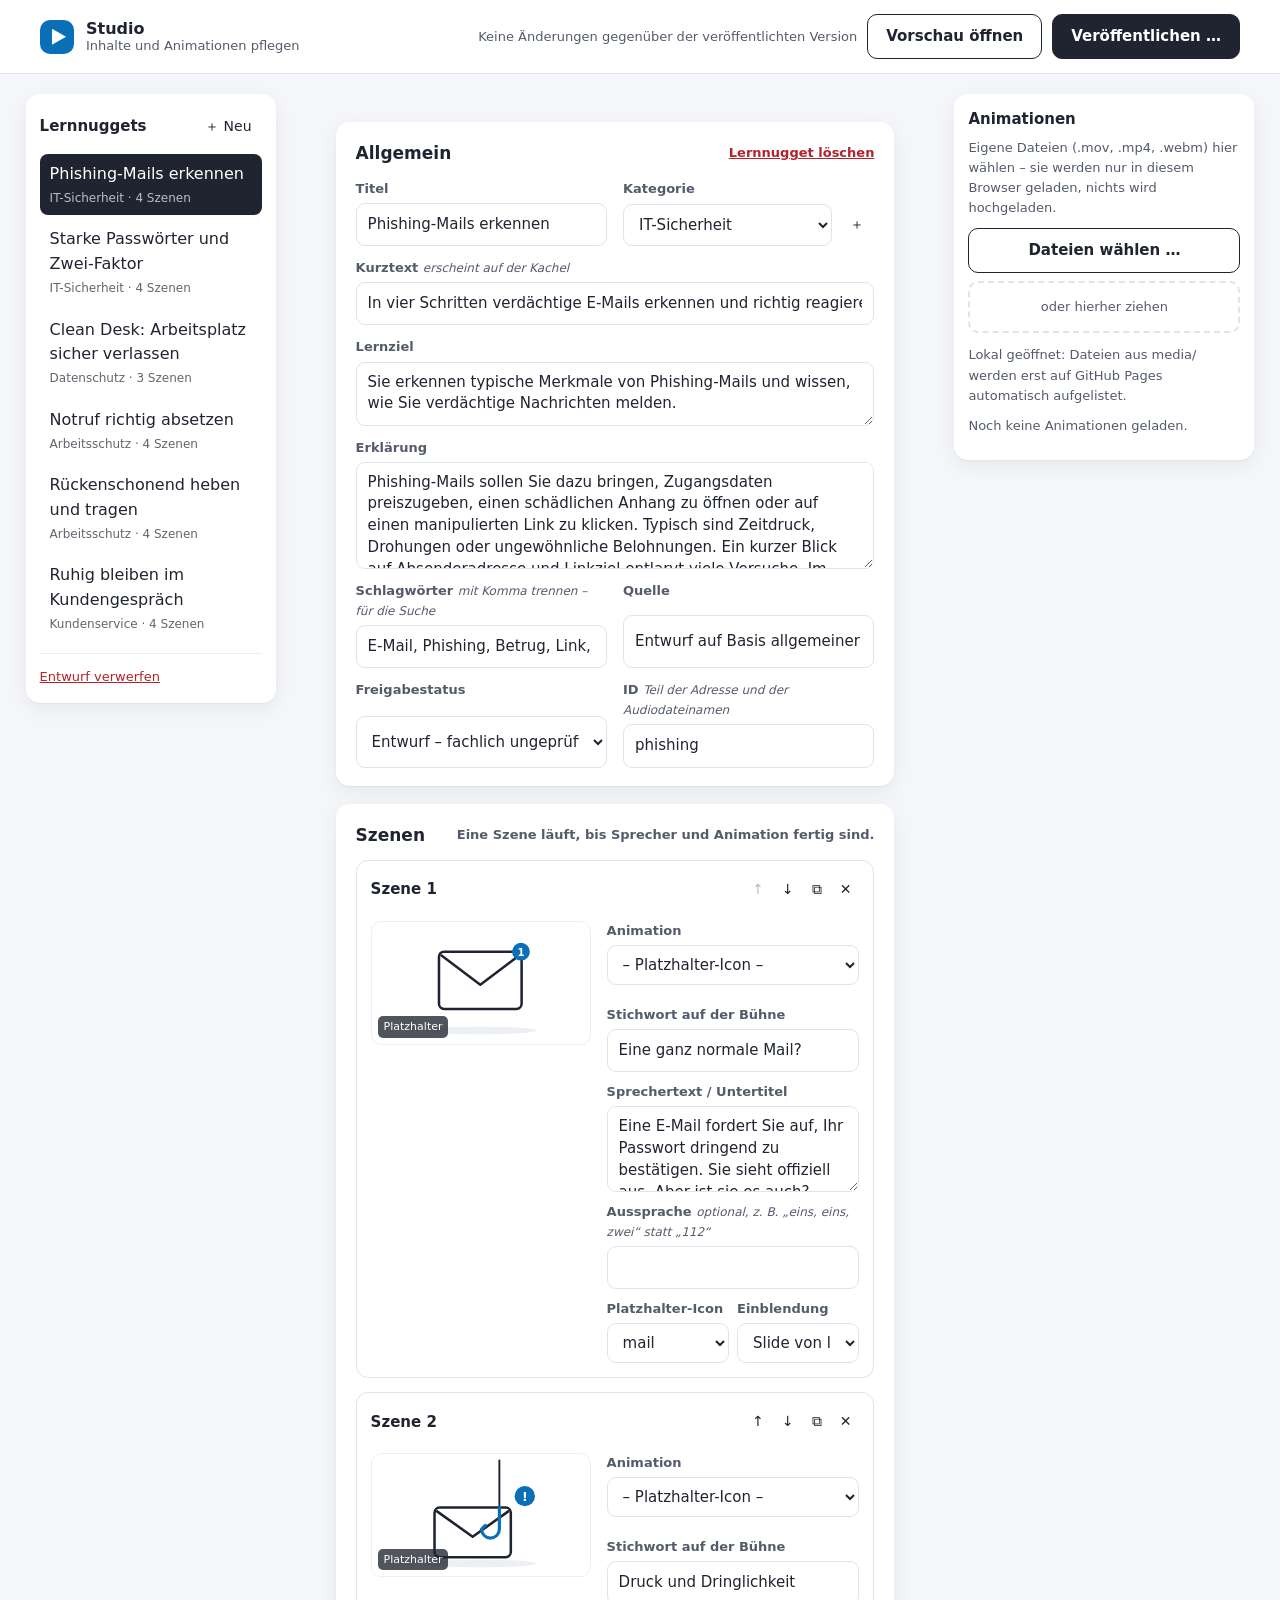
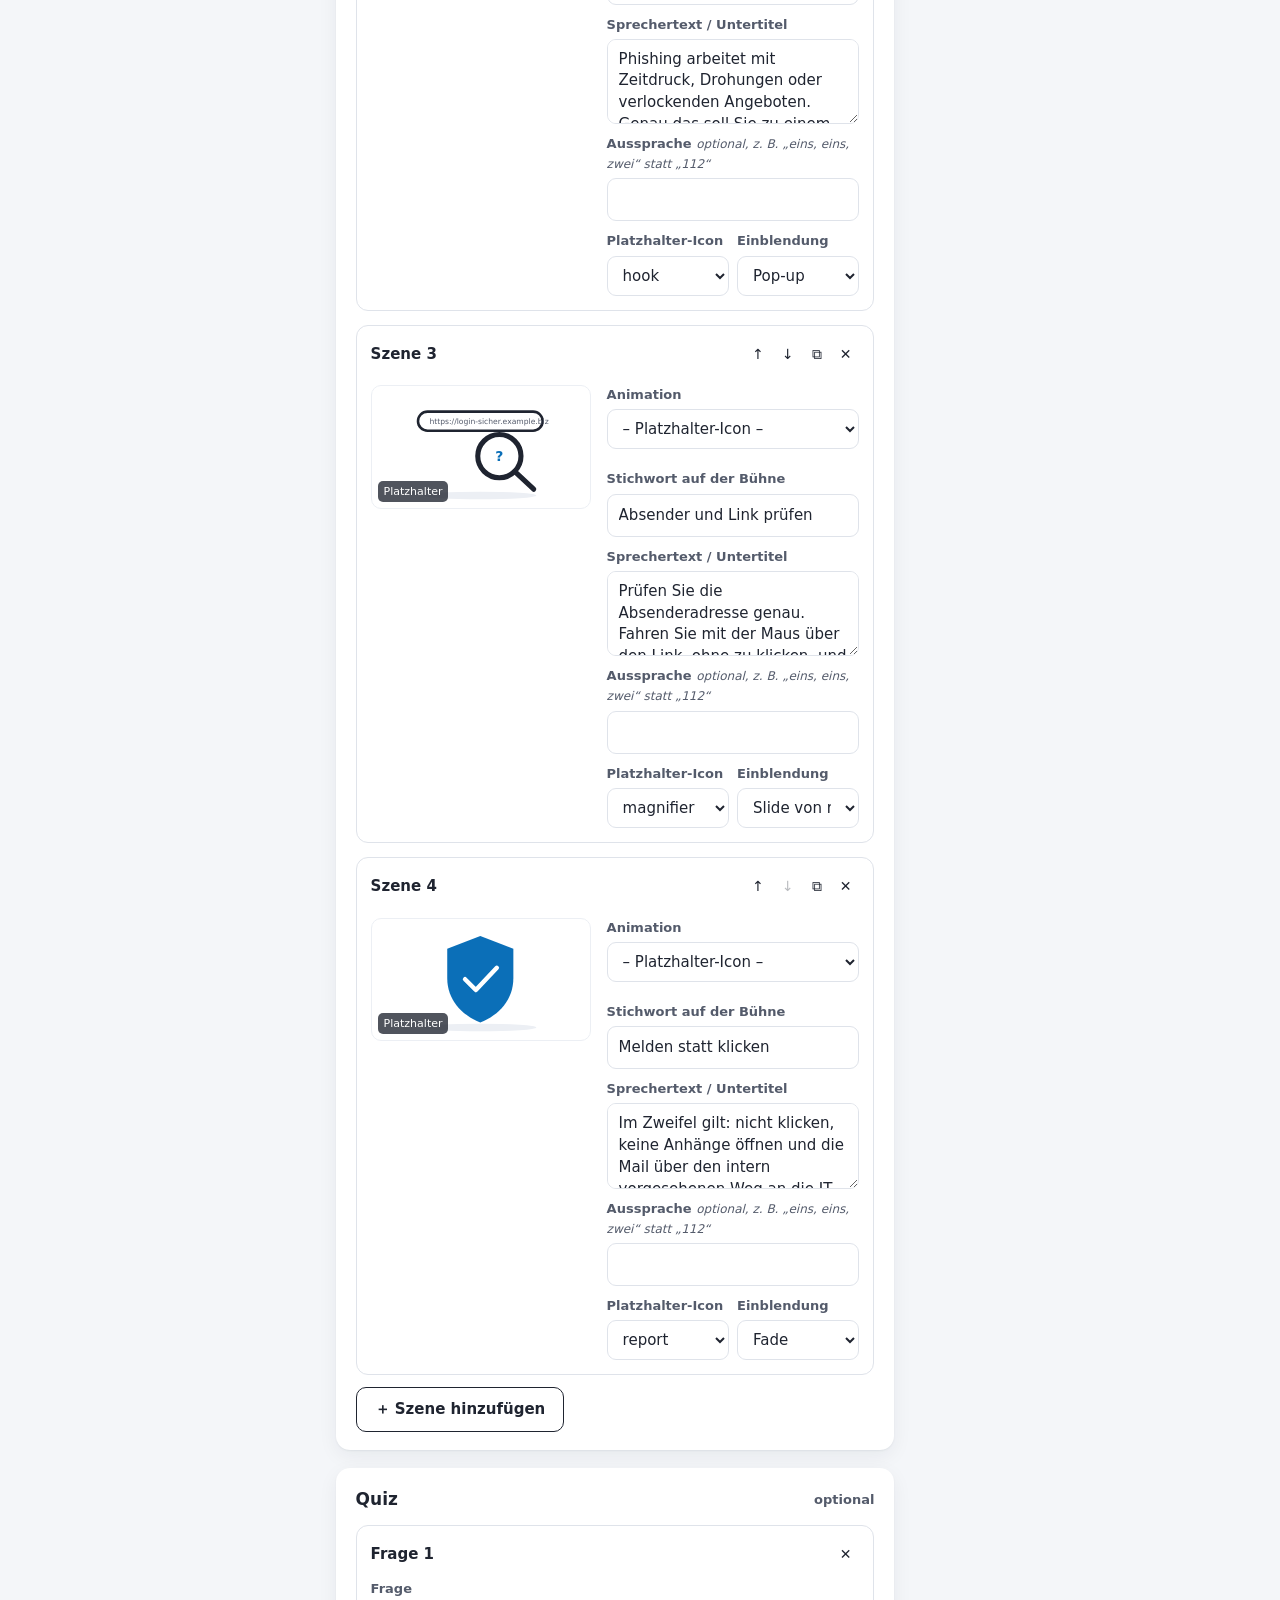
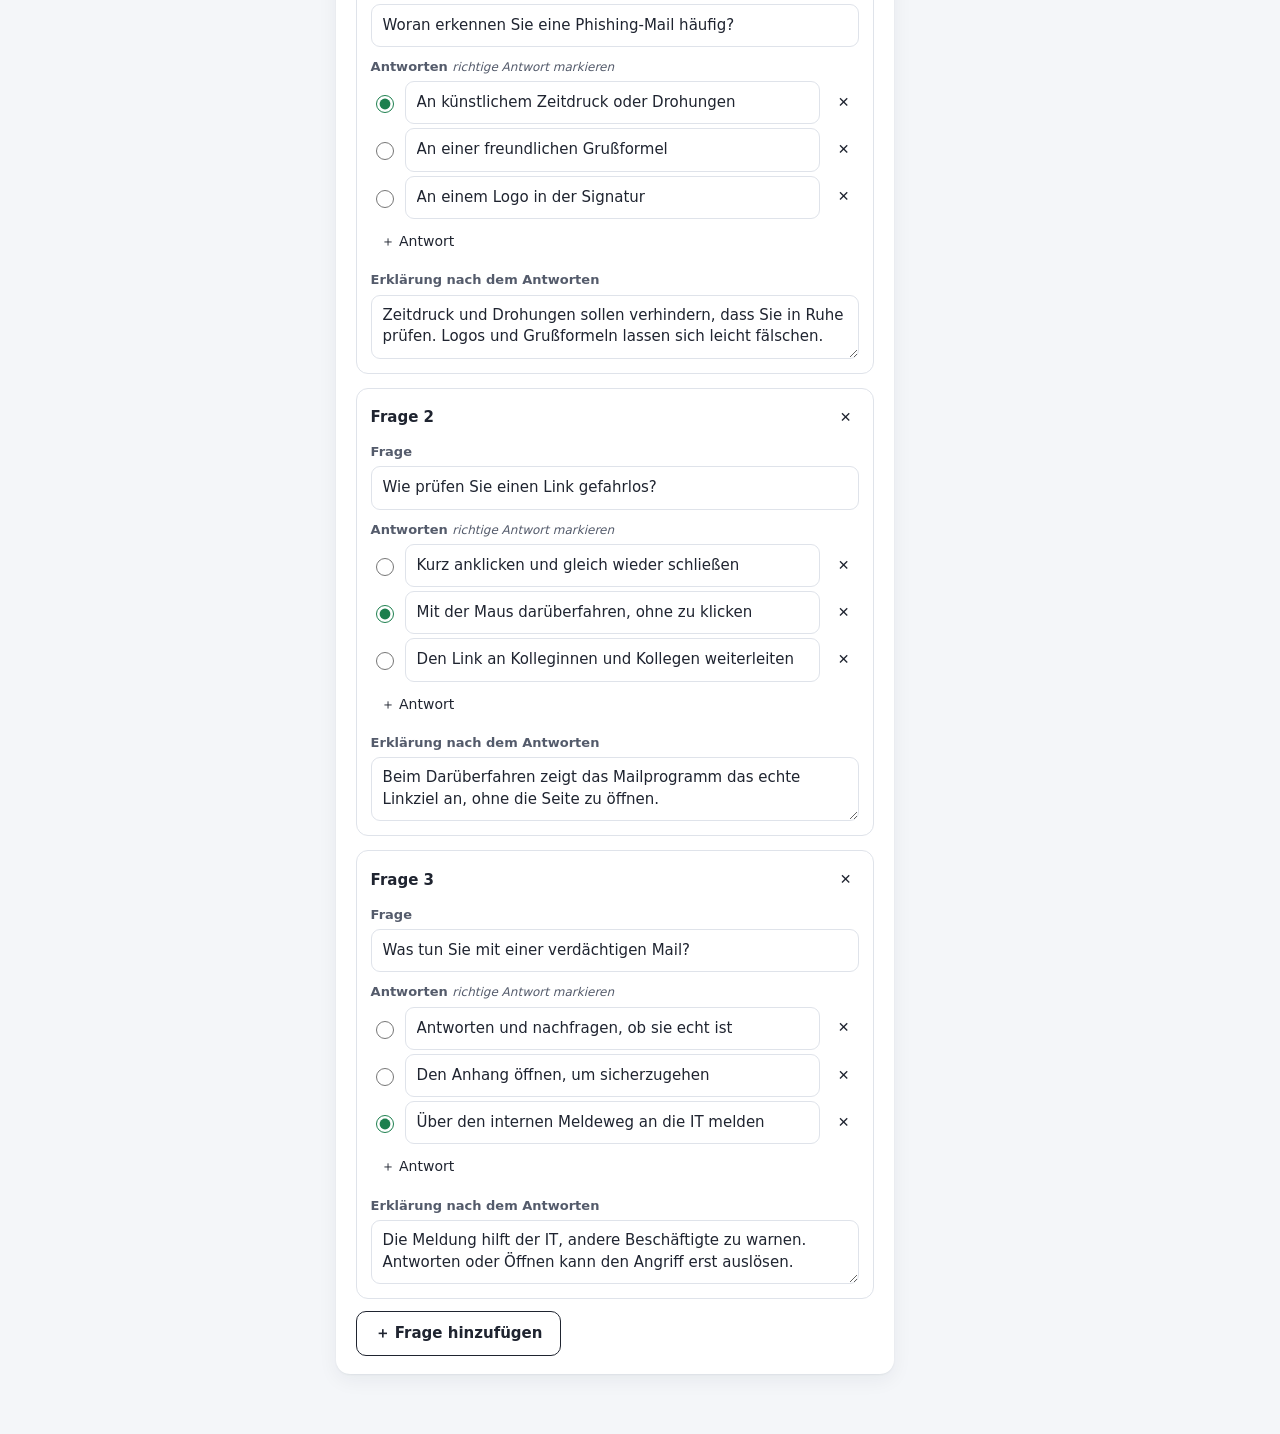
==== studio.html @ 7a30f7d3 "Lernnuggets-Prototyp 0.2: Lernplattform, Studio, Sprecher-Workflow Co-Authored-By: Claude Opus 5.5 <" ====
<!doctype html>
<html lang="de">
<head>
  <meta charset="utf-8">
  <meta name="viewport" content="width=device-width, initial-scale=1">
  <!-- Einzige externe Verbindung: GitHub-API (nur lesend), um die Dateien im Ordner media/ aufzulisten. -->
  <meta http-equiv="Content-Security-Policy" content="default-src 'self'; img-src 'self' data: blob:; media-src 'self' blob:; style-src 'self' 'unsafe-inline'; script-src 'self'; connect-src 'self' https://api.github.com; font-src 'self'">
  <title>Studio – Lernnuggets</title>
  <link rel="stylesheet" href="assets/style.css">
  <link rel="stylesheet" href="assets/studio.css">
</head>
<body class="studio">
  <header class="topbar">
    <a href="index.html" class="brand" aria-label="Zur Lernplattform">
      <span class="brand-mark" aria-hidden="true"></span>
      <span class="brand-text"><strong>Studio</strong><small>Inhalte und Animationen pflegen</small></span>
    </a>
    <div class="top-actions">
      <span class="save-state" id="save-state" aria-live="polite"></span>
      <button class="btn ghost" id="btn-preview">Vorschau öffnen</button>
      <button class="btn" id="btn-export">Veröffentlichen …</button>
    </div>
  </header>

  <div class="studio-layout">
    <nav class="studio-nav" aria-label="Lernnuggets">
      <div class="nav-head"><h2>Lernnuggets</h2><button class="ctrl" id="btn-new" title="Neues Lernnugget">＋ Neu</button></div>
      <ul id="nugget-list"></ul>
      <div class="nav-foot">
        <button class="linkbtn" id="btn-reset">Entwurf verwerfen</button>
      </div>
    </nav>

    <main id="editor" tabindex="-1"></main>

    <aside class="media-lib" aria-labelledby="lib-h">
      <h2 id="lib-h">Animationen</h2>
      <p class="small">Eigene Dateien (.mov, .mp4, .webm) hier wählen – sie werden nur in diesem Browser geladen, nichts wird hochgeladen.</p>
      <label class="btn ghost file-btn">Dateien wählen …<input type="file" id="file-in" accept=".mov,.mp4,.m4v,.webm,video/*" multiple hidden></label>
      <div class="drop" id="drop">oder hierher ziehen</div>
      <p class="small" id="repo-info"></p>
      <ul id="lib-list" class="lib-list"></ul>
    </aside>
  </div>

  <dialog id="dlg-export" aria-labelledby="dlg-h">
    <form method="dialog" class="dlg">
      <h2 id="dlg-h">Veröffentlichen</h2>
      <div id="dlg-body"></div>
      <div class="dlg-actions"><button class="btn ghost" value="close">Schließen</button><button class="btn" id="btn-download" value="default" type="button">inhalte.js herunterladen</button></div>
    </form>
  </dialog>

  <script src="data/inhalte.js"></script>
  <script src="assets/icons.js"></script>
  <script src="assets/studio.js"></script>
</body>
</html>
---- assets/style.css ----
/* =========================================================
   CI-Werte: hier die freigegebenen Farben der Kommunikation/CI eintragen.
   Schrift bewusst als Systemschrift (keine Web-Fonts = keine externen Abrufe).
   ========================================================= */
:root {
  --accent: #0b6fb8;        /* Primärfarbe / Akzent der Illustrationen */
  --accent-2: #7cc3ee;      /* helle Akzentvariante */
  --accent-ink: #ffffff;    /* Text auf Akzentfläche */
  --ink: #1f2430;           /* Haupttext und Linien */
  --ink-2: #545b6b;         /* Nebentext */
  --line: #dfe3ea;
  --bg: #f4f6f9;
  --surface: #ffffff;
  --soft: #eceff4;
  --ok: #1d7f4e;
  --ok-bg: #e5f4ec;
  --bad: #b4232c;
  --bad-bg: #fbe9ea;
  --warn-bg: #fff4d6;
  --warn-ink: #7a5400;
  --radius: 14px;
  --shadow: 0 1px 2px rgba(20, 30, 50, .06), 0 6px 20px rgba(20, 30, 50, .06);
  --font: "Segoe UI", system-ui, -apple-system, "Helvetica Neue", Arial, sans-serif;
}

* { box-sizing: border-box; }
html { -webkit-text-size-adjust: 100%; }
body {
  margin: 0; background: var(--bg); color: var(--ink);
  font: 16px/1.55 var(--font);
}
a { color: var(--accent); }
button { font: inherit; color: inherit; }
:focus-visible { outline: 3px solid var(--accent); outline-offset: 2px; border-radius: 6px; }
.skip { position: absolute; left: -999px; top: 8px; background: var(--surface); padding: 8px 12px; z-index: 10; }
.skip:focus { left: 8px; }
.sr { position: absolute; width: 1px; height: 1px; overflow: hidden; clip: rect(0 0 0 0); white-space: nowrap; }

/* ---------- Kopfzeile ---------- */
.topbar {
  display: flex; align-items: center; justify-content: space-between; gap: 12px;
  padding: 14px clamp(16px, 4vw, 40px); background: var(--surface); border-bottom: 1px solid var(--line);
  position: sticky; top: 0; z-index: 5;
}
.brand { display: flex; align-items: center; gap: 12px; text-decoration: none; color: var(--ink); }
.brand-mark { width: 34px; height: 34px; border-radius: 10px; background: var(--accent); position: relative; flex: none; }
.brand-mark::after { content: ""; position: absolute; inset: 9px 8px 9px 12px; background: var(--accent-ink); clip-path: polygon(0 0, 100% 50%, 0 100%); }
.brand-text { display: flex; flex-direction: column; line-height: 1.2; }
.brand-text small { color: var(--ink-2); font-size: 13px; }
.proto-badge { font-size: 12px; font-weight: 600; letter-spacing: .04em; text-transform: uppercase; color: var(--warn-ink); background: var(--warn-bg); padding: 4px 10px; border-radius: 999px; }

main:focus, main:focus-visible { outline: none; }
main { max-width: 1180px; margin: 0 auto; padding: 28px clamp(16px, 4vw, 40px) 40px; outline: none; }
.footer { max-width: 1180px; margin: 0 auto; padding: 8px clamp(16px, 4vw, 40px) 40px; color: var(--ink-2); font-size: 13px; }
.footer p { margin: 4px 0; }

/* ---------- Startseite ---------- */
.hero { display: grid; gap: 18px; margin-bottom: 22px; }
.hero h1 { margin: 0; font-size: clamp(26px, 4vw, 38px); line-height: 1.15; letter-spacing: -.01em; }
.hero p { margin: 0; color: var(--ink-2); max-width: 60ch; }
.search { position: relative; max-width: 620px; }
.search input {
  width: 100%; padding: 14px 16px 14px 46px; font: inherit; font-size: 17px;
  border: 1.5px solid var(--line); border-radius: 12px; background: var(--surface); color: var(--ink);
}
.search input:focus { border-color: var(--accent); outline: none; box-shadow: 0 0 0 4px color-mix(in srgb, var(--accent) 18%, transparent); }
.search svg { position: absolute; left: 15px; top: 50%; transform: translateY(-50%); width: 20px; height: 20px; stroke: var(--ink-2); }

.chips { display: flex; flex-wrap: wrap; gap: 8px; margin: 4px 0 20px; }
.chip {
  border: 1.5px solid var(--line); background: var(--surface); padding: 7px 14px; border-radius: 999px;
  cursor: pointer; font-size: 14px; font-weight: 500;
}
.chip[aria-pressed="true"] { background: var(--ink); border-color: var(--ink); color: #fff; }
.chip .count { opacity: .6; margin-left: 4px; }

.result-info { color: var(--ink-2); font-size: 14px; margin: 0 0 12px; }
.grid { display: grid; grid-template-columns: repeat(auto-fill, minmax(260px, 1fr)); gap: 18px; }
.card {
  display: flex; flex-direction: column; background: var(--surface); border-radius: var(--radius);
  box-shadow: var(--shadow); text-decoration: none; color: inherit; overflow: hidden;
  border: 1px solid transparent; transition: transform .15s ease, border-color .15s ease;
}
.card:hover { transform: translateY(-2px); border-color: var(--line); }
.card-thumb { aspect-ratio: 16 / 9; background: var(--surface); display: grid; place-items: center; border-bottom: 1px solid var(--soft); position: relative; }
.card-thumb svg { width: 62%; height: auto; }
.card-thumb .dur { position: absolute; right: 10px; bottom: 10px; font-size: 12px; background: rgba(31, 36, 48, .78); color: #fff; padding: 2px 8px; border-radius: 6px; }
.card-body { padding: 14px 16px 16px; display: grid; gap: 6px; }
.card-body h2 { font-size: 17px; margin: 0; line-height: 1.3; }
.card-body p { margin: 0; color: var(--ink-2); font-size: 14px; }
.meta { display: flex; flex-wrap: wrap; gap: 6px; align-items: center; font-size: 12px; }
.tag { background: var(--soft); padding: 2px 8px; border-radius: 6px; color: var(--ink-2); font-weight: 500; }
.status { padding: 2px 8px; border-radius: 6px; font-weight: 600; }
.status.entwurf { background: var(--warn-bg); color: var(--warn-ink); }
.status.freigegeben { background: var(--ok-bg); color: var(--ok); }
.empty { background: var(--surface); border-radius: var(--radius); padding: 28px; text-align: center; color: var(--ink-2); }
mark { background: color-mix(in srgb, var(--accent) 18%, transparent); color: inherit; border-radius: 3px; padding: 0 1px; }

/* ---------- Detailseite ---------- */
.crumbs { font-size: 14px; margin-bottom: 14px; color: var(--ink-2); }
.crumbs a { text-decoration: none; }
.detail-head h1 { margin: 0 0 6px; font-size: clamp(24px, 3.4vw, 32px); line-height: 1.2; }
.detail-head .meta { margin-bottom: 18px; }
.detail { display: grid; grid-template-columns: minmax(0, 1.7fr) minmax(0, 1fr); grid-template-areas: "player side" "quiz side"; gap: 24px; align-items: start; }
.detail > .player { grid-area: player; }
.detail > .side { grid-area: side; }
.detail > .quiz { grid-area: quiz; margin-top: 0; }
@media (max-width: 900px) { .detail { grid-template-columns: 1fr; grid-template-areas: "player" "side" "quiz"; } }
.panel { background: var(--surface); border-radius: var(--radius); box-shadow: var(--shadow); padding: 18px 20px; }
.panel h2 { font-size: 15px; text-transform: uppercase; letter-spacing: .05em; color: var(--ink-2); margin: 0 0 8px; }
.panel h2:not(:first-child) { margin-top: 18px; }
.panel p { margin: 0 0 8px; }
.side { display: grid; gap: 18px; }
.kv { display: grid; grid-template-columns: auto 1fr; gap: 4px 12px; font-size: 14px; margin: 0; }
.kv dt { color: var(--ink-2); }
.kv dd { margin: 0; }

/* ---------- Erklärplayer ---------- */
.player { background: var(--surface); border-radius: var(--radius); box-shadow: var(--shadow); overflow: hidden; }
.stage {
  position: relative; aspect-ratio: 16 / 9; background: #fff; overflow: hidden;
  display: grid; place-items: center; cursor: pointer; user-select: none;
}
.stage-inner { width: 100%; height: 100%; display: grid; grid-template-rows: minmax(0, 1fr) auto; justify-items: center; align-items: center; padding: 4% 6% 3%; }
.stage-visual { width: min(54%, 440px); display: grid; place-items: center; }
.stage-visual svg, .stage-visual video { width: 100%; height: auto; display: block; }
.stage-visual.has-video { width: 100%; height: 100%; min-height: 0; }
.stage-visual .scene-video { width: 100%; height: 100%; object-fit: contain; animation: fade .25s ease both; }
.video-error { font-size: 13px; color: var(--bad); background: var(--bad-bg); padding: 6px 10px; border-radius: 8px; margin: 8px 0 0; text-align: center; }
.card-thumb video { width: 70%; height: auto; }
.preview-banner { background: var(--warn-bg); color: var(--warn-ink); padding: 10px clamp(16px, 4vw, 40px); font-size: 14px; font-weight: 600; }
.stage-word { font-size: clamp(18px, 3vw, 30px); font-weight: 700; letter-spacing: -.01em; text-align: center; color: var(--ink); min-height: 1.3em; }
.stage-word::after { content: ""; display: block; height: 4px; width: 56px; margin: 8px auto 0; background: var(--accent); border-radius: 4px; }
.stage-count { position: absolute; top: 12px; left: 14px; font-size: 13px; color: var(--ink-2); font-variant-numeric: tabular-nums; }

.overlay {
  position: absolute; inset: 0; display: grid; place-items: center; background: rgba(255, 255, 255, .72);
  backdrop-filter: blur(2px);
}
.overlay[hidden] { display: none; }
.overlay .big-play {
  width: 84px; height: 84px; border-radius: 50%; border: 0; background: var(--accent); cursor: pointer;
  display: grid; place-items: center; box-shadow: 0 8px 24px rgba(11, 60, 110, .25);
}
.overlay .big-play svg { width: 34px; height: 34px; fill: var(--accent-ink); margin-left: 4px; }
.overlay .end { display: grid; gap: 12px; justify-items: center; text-align: center; }
.overlay .end strong { font-size: 22px; }
.overlay .end .row { display: flex; gap: 10px; flex-wrap: wrap; justify-content: center; }

.caption {
  min-height: 3.4em; padding: 12px 18px; border-top: 1px solid var(--soft); font-size: 17px; line-height: 1.45;
  background: #fbfcfd;
}
.caption[hidden] { display: none; }

.progress { display: flex; gap: 4px; padding: 0 14px; margin-top: 10px; }
.seg { flex: 1; height: 6px; background: var(--soft); border-radius: 4px; overflow: hidden; border: 0; padding: 0; cursor: pointer; }
.seg span { display: block; height: 100%; width: 0; background: var(--accent); }
.seg.done span { width: 100%; }

.controls { display: flex; align-items: center; gap: 6px; padding: 10px 10px 12px; flex-wrap: wrap; }
.ctrl {
  display: inline-flex; align-items: center; gap: 6px; border: 0; background: transparent; cursor: pointer;
  padding: 8px 10px; border-radius: 8px; font-size: 14px; font-weight: 500; color: var(--ink);
}
.ctrl:hover { background: var(--soft); }
.ctrl svg { width: 20px; height: 20px; fill: currentColor; }
.ctrl[aria-pressed="false"] { color: var(--ink-2); }
.ctrl.primary { background: var(--ink); color: #fff; }
.ctrl.primary:hover { background: #343b4c; }
.spacer { flex: 1; }
.voice-info { font-size: 12px; color: var(--ink-2); padding: 0 16px 12px; }

.btn {
  display: inline-flex; align-items: center; gap: 8px; border: 1.5px solid var(--ink); background: var(--ink); color: #fff;
  padding: 10px 18px; border-radius: 10px; cursor: pointer; font-weight: 600; text-decoration: none; font-size: 15px;
}
.btn.ghost { background: transparent; color: var(--ink); }

/* Transkript */
details.transcript summary { cursor: pointer; font-weight: 600; }
details.transcript ol { margin: 10px 0 0; padding-left: 20px; }
details.transcript li { margin-bottom: 8px; }
details.transcript li strong { display: block; }

/* Szenen-Animationen: entsprechen den vier AE-Varianten */
.anim-slide-left  { animation: slideLeft .9s cubic-bezier(.2, .8, .2, 1) both; }
.anim-slide-right { animation: slideRight .9s cubic-bezier(.2, .8, .2, 1) both; }
.anim-pop         { animation: pop .7s cubic-bezier(.3, 1.6, .5, 1) both; }
.anim-fade        { animation: fade 1s ease both; }
.word-in          { animation: wordIn .6s .35s ease both; }
@keyframes slideLeft  { from { transform: translateX(-60%); opacity: 0; } to { transform: none; opacity: 1; } }
@keyframes slideRight { from { transform: translateX(60%);  opacity: 0; } to { transform: none; opacity: 1; } }
@keyframes pop        { 0% { transform: scale(.2); opacity: 0; } 100% { transform: none; opacity: 1; } }
@keyframes fade       { from { opacity: 0; } to { opacity: 1; } }
@keyframes wordIn     { from { transform: translateY(10px); opacity: 0; } to { transform: none; opacity: 1; } }
.i-float { animation: floatDown 2.4s ease-in-out infinite; }
@keyframes floatDown { 0%, 100% { transform: translateY(0); } 50% { transform: translateY(6px); } }
@media (prefers-reduced-motion: reduce) {
  .anim-slide-left, .anim-slide-right, .anim-pop, .word-in { animation: fade .3s ease both; }
  .i-float { animation: none; }
  .card { transition: none; }
}

/* Illustrations-Klassen */
.i-acc { fill: var(--accent); }
.i-acc2 { fill: var(--accent-2); }
.i-ink { fill: var(--ink); }
.i-soft { fill: var(--soft); }
.i-soft2 { fill: #e3e8ef; }
.i-wht { fill: #fff; }
.i-no { fill: none; }
.i-st, .i-st-thin, .i-st-thick, .i-sta, .i-sta-thin, .i-stw, .i-stw-thin { stroke-linecap: round; stroke-linejoin: round; }
.i-st { stroke: var(--ink); stroke-width: 4; }
.i-st-thin { stroke: var(--ink); stroke-width: 3; }
.i-st-thick { stroke: var(--ink); stroke-width: 8; }
.i-sta { stroke: var(--accent); stroke-width: 5; }
.i-sta-thin { stroke: var(--accent); stroke-width: 4; }
.i-stw { stroke: #fff; stroke-width: 7; }
.i-stw-thin { stroke: #fff; stroke-width: 4; }
.i-txt { fill: var(--ink-2); font-family: var(--font); }
.i-txt-a { fill: var(--accent); font-family: var(--font); }
.i-txt-w { fill: #fff; font-family: var(--font); }

/* ---------- Quiz ---------- */
.quiz { margin-top: 24px; }
.quiz h2 { margin: 0 0 4px; font-size: 22px; }
.quiz .hint { color: var(--ink-2); font-size: 14px; margin: 0 0 16px; }
.q { background: var(--surface); border-radius: var(--radius); box-shadow: var(--shadow); padding: 18px 20px; margin-bottom: 14px; }
.q fieldset { border: 0; margin: 0; padding: 0; }
.q legend { font-weight: 600; font-size: 17px; margin-bottom: 12px; padding: 0; }
.q .opts { display: grid; gap: 8px; }
.opt {
  text-align: left; border: 1.5px solid var(--line); background: var(--surface); border-radius: 10px; padding: 11px 14px;
  cursor: pointer; display: flex; gap: 10px; align-items: center;
}
.opt:hover:not(:disabled) { border-color: var(--accent); }
.opt:disabled { cursor: default; }
.opt .dot { width: 18px; height: 18px; border-radius: 50%; border: 2px solid var(--line); flex: none; }
.opt.correct { border-color: var(--ok); background: var(--ok-bg); }
.opt.correct .dot { border-color: var(--ok); background: var(--ok); }
.opt.wrong { border-color: var(--bad); background: var(--bad-bg); }
.opt.wrong .dot { border-color: var(--bad); background: var(--bad); }
.feedback { margin-top: 12px; padding: 10px 14px; border-radius: 10px; font-size: 15px; }
.feedback.ok { background: var(--ok-bg); color: #13502f; }
.feedback.no { background: var(--bad-bg); color: #7a1219; }
.score { background: var(--ink); color: #fff; border-radius: var(--radius); padding: 18px 20px; display: flex; gap: 16px; align-items: center; justify-content: space-between; flex-wrap: wrap; }
.score strong { font-size: 20px; }
.score .btn { background: #fff; color: var(--ink); border-color: #fff; }

.pager { display: flex; justify-content: space-between; gap: 12px; margin-top: 28px; flex-wrap: wrap; }
.pager a { text-decoration: none; font-weight: 600; }
---- assets/studio.css ----
/* Studio (Redaktionsoberfläche) */
.studio .topbar { flex-wrap: wrap; }
.top-actions { display: flex; align-items: center; gap: 10px; flex-wrap: wrap; }
.save-state { font-size: 13px; color: var(--ink-2); }
.studio-layout { display: grid; grid-template-columns: 250px minmax(0, 1fr) 300px; gap: 20px; padding: 20px clamp(12px, 2vw, 28px); align-items: start; }
@media (max-width: 1150px) { .studio-layout { grid-template-columns: 220px minmax(0, 1fr); } .media-lib { grid-column: 1 / -1; } }
@media (max-width: 760px) { .studio-layout { grid-template-columns: 1fr; } }

.studio-nav, .media-lib { background: var(--surface); border-radius: var(--radius); box-shadow: var(--shadow); padding: 14px; position: sticky; top: 84px; max-height: calc(100vh - 104px); overflow: auto; }
@media (max-width: 1150px) { .media-lib { position: static; max-height: none; } }
@media (max-width: 760px) { .studio-nav { position: static; max-height: none; } }
.nav-head { display: flex; align-items: center; justify-content: space-between; margin-bottom: 8px; }
.studio-nav h2, .media-lib h2 { font-size: 15px; margin: 0; }
.media-lib h2 { margin-bottom: 6px; }
#nugget-list { list-style: none; margin: 0; padding: 0; display: grid; gap: 4px; }
#nugget-list button { width: 100%; text-align: left; border: 0; background: transparent; padding: 8px 10px; border-radius: 8px; cursor: pointer; display: grid; gap: 2px; }
#nugget-list button:hover { background: var(--soft); }
#nugget-list button[aria-current="true"] { background: var(--ink); color: #fff; }
#nugget-list small { opacity: .7; font-size: 12px; }
.nav-foot { margin-top: 12px; border-top: 1px solid var(--soft); padding-top: 10px; }
.linkbtn { border: 0; background: none; color: var(--bad); cursor: pointer; font-size: 13px; padding: 0; text-decoration: underline; }
.small { font-size: 13px; color: var(--ink-2); margin: 0 0 10px; }

#editor { outline: none; display: grid; gap: 18px; min-width: 0; }
.ed-card { background: var(--surface); border-radius: var(--radius); box-shadow: var(--shadow); padding: 18px 20px; }
.ed-card > h2 { font-size: 17px; margin: 0 0 12px; display: flex; align-items: center; justify-content: space-between; gap: 10px; }
.fgrid { display: grid; grid-template-columns: 1fr 1fr; gap: 12px 16px; }
.fgrid .full { grid-column: 1 / -1; }
@media (max-width: 760px) { .fgrid { grid-template-columns: 1fr; } }
.field { display: grid; gap: 4px; font-size: 14px; }
.field > span { font-weight: 600; color: var(--ink-2); font-size: 13px; }
.field input, .field textarea, .field select {
  font: inherit; font-size: 15px; padding: 9px 11px; border: 1.5px solid var(--line); border-radius: 9px; background: #fff; color: var(--ink); width: 100%;
}
.field textarea { resize: vertical; min-height: 64px; line-height: 1.45; }
.field input:focus, .field textarea:focus, .field select:focus { border-color: var(--accent); outline: none; }
.field .hint { font-size: 12px; color: var(--ink-2); font-weight: 400; }
.inline { display: flex; gap: 8px; }
.inline > * { flex: 1; }
.inline > button { flex: none; }

.scenes { display: grid; gap: 14px; }
.scene { border: 1.5px solid var(--line); border-radius: 12px; padding: 14px; display: grid; grid-template-columns: 220px minmax(0, 1fr); gap: 16px; }
@media (max-width: 900px) { .scene { grid-template-columns: 1fr; } }
.scene-head { grid-column: 1 / -1; display: flex; align-items: center; justify-content: space-between; gap: 8px; }
.scene-head strong { font-size: 15px; }
.scene-tools { display: flex; gap: 2px; }
.scene-tools button { border: 0; background: transparent; cursor: pointer; border-radius: 6px; padding: 4px 8px; font-size: 14px; }
.scene-tools button:hover { background: var(--soft); }
.scene-tools button:disabled { opacity: .3; cursor: default; }
.scene-prev { background: #fff; border: 1px solid var(--soft); border-radius: 10px; aspect-ratio: 16 / 9; display: grid; place-items: center; overflow: hidden; cursor: pointer; position: relative; }
.scene-prev svg { width: 70%; height: auto; }
.scene-prev video { width: 100%; height: 100%; object-fit: contain; }
.scene-prev .badge { position: absolute; left: 6px; bottom: 6px; font-size: 11px; background: rgba(31, 36, 48, .78); color: #fff; padding: 2px 6px; border-radius: 5px; }
.scene-fields { display: grid; gap: 10px; min-width: 0; }
.warn { font-size: 13px; background: var(--bad-bg); color: #7a1219; border-radius: 8px; padding: 8px 10px; }
.ok-note { font-size: 13px; background: var(--ok-bg); color: #13502f; border-radius: 8px; padding: 8px 10px; }
.add-row { display: flex; gap: 8px; flex-wrap: wrap; }

.qedit { border: 1.5px solid var(--line); border-radius: 12px; padding: 14px; display: grid; gap: 10px; }
.ans { display: grid; grid-template-columns: auto 1fr auto; gap: 8px; align-items: center; }
.ans input[type="radio"] { width: 18px; height: 18px; accent-color: var(--ok); }

.file-btn { cursor: pointer; width: 100%; justify-content: center; }
.drop { border: 2px dashed var(--line); border-radius: 10px; padding: 14px; text-align: center; color: var(--ink-2); font-size: 13px; margin: 8px 0 12px; }
.drop.over { border-color: var(--accent); background: color-mix(in srgb, var(--accent) 8%, transparent); }
.lib-list { list-style: none; margin: 0; padding: 0; display: grid; gap: 8px; }
.lib-item { display: grid; grid-template-columns: 72px 1fr; gap: 10px; align-items: center; border: 1px solid var(--soft); border-radius: 10px; padding: 6px; }
.lib-item video { width: 72px; height: 48px; object-fit: contain; background: #fff; border-radius: 6px; border: 1px solid var(--soft); }
.lib-item .nm { font-size: 13px; font-weight: 600; word-break: break-all; }
.lib-item .st { font-size: 12px; color: var(--ink-2); }
.lib-item .st.bad { color: var(--bad); }
.lib-item .st.good { color: var(--ok); }
.lib-item .vthumb-x { width: 72px; height: 48px; display: grid; place-items: center; background: var(--bad-bg); color: var(--bad); border-radius: 6px; font-weight: 700; }

dialog { border: 0; border-radius: var(--radius); box-shadow: 0 20px 60px rgba(0, 0, 0, .25); padding: 0; max-width: 640px; width: calc(100% - 32px); }
dialog::backdrop { background: rgba(20, 25, 35, .45); }
.dlg { padding: 22px 24px; display: grid; gap: 12px; }
.dlg h2 { margin: 0; }
.dlg ol { padding-left: 20px; margin: 0; display: grid; gap: 8px; }
.dlg code { background: var(--soft); padding: 1px 5px; border-radius: 4px; }
.dlg-actions { display: flex; justify-content: flex-end; gap: 10px; flex-wrap: wrap; }
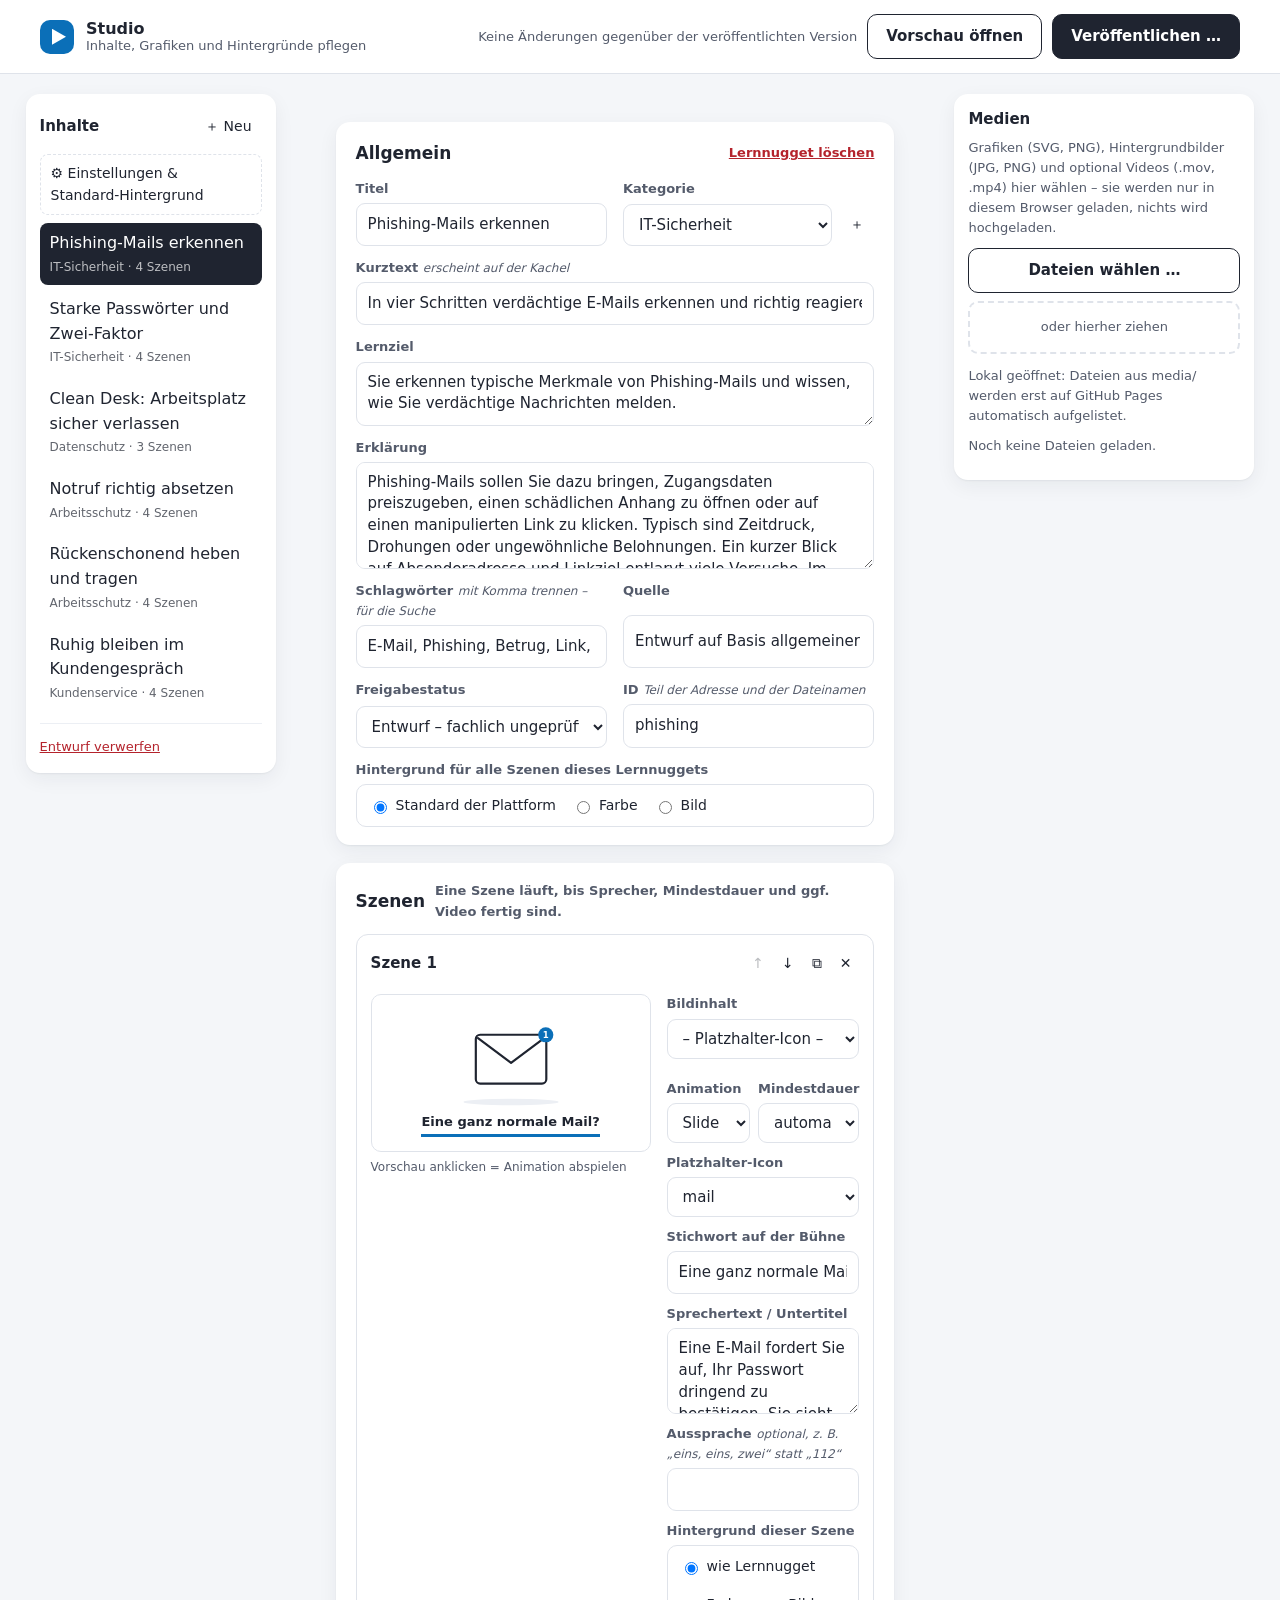
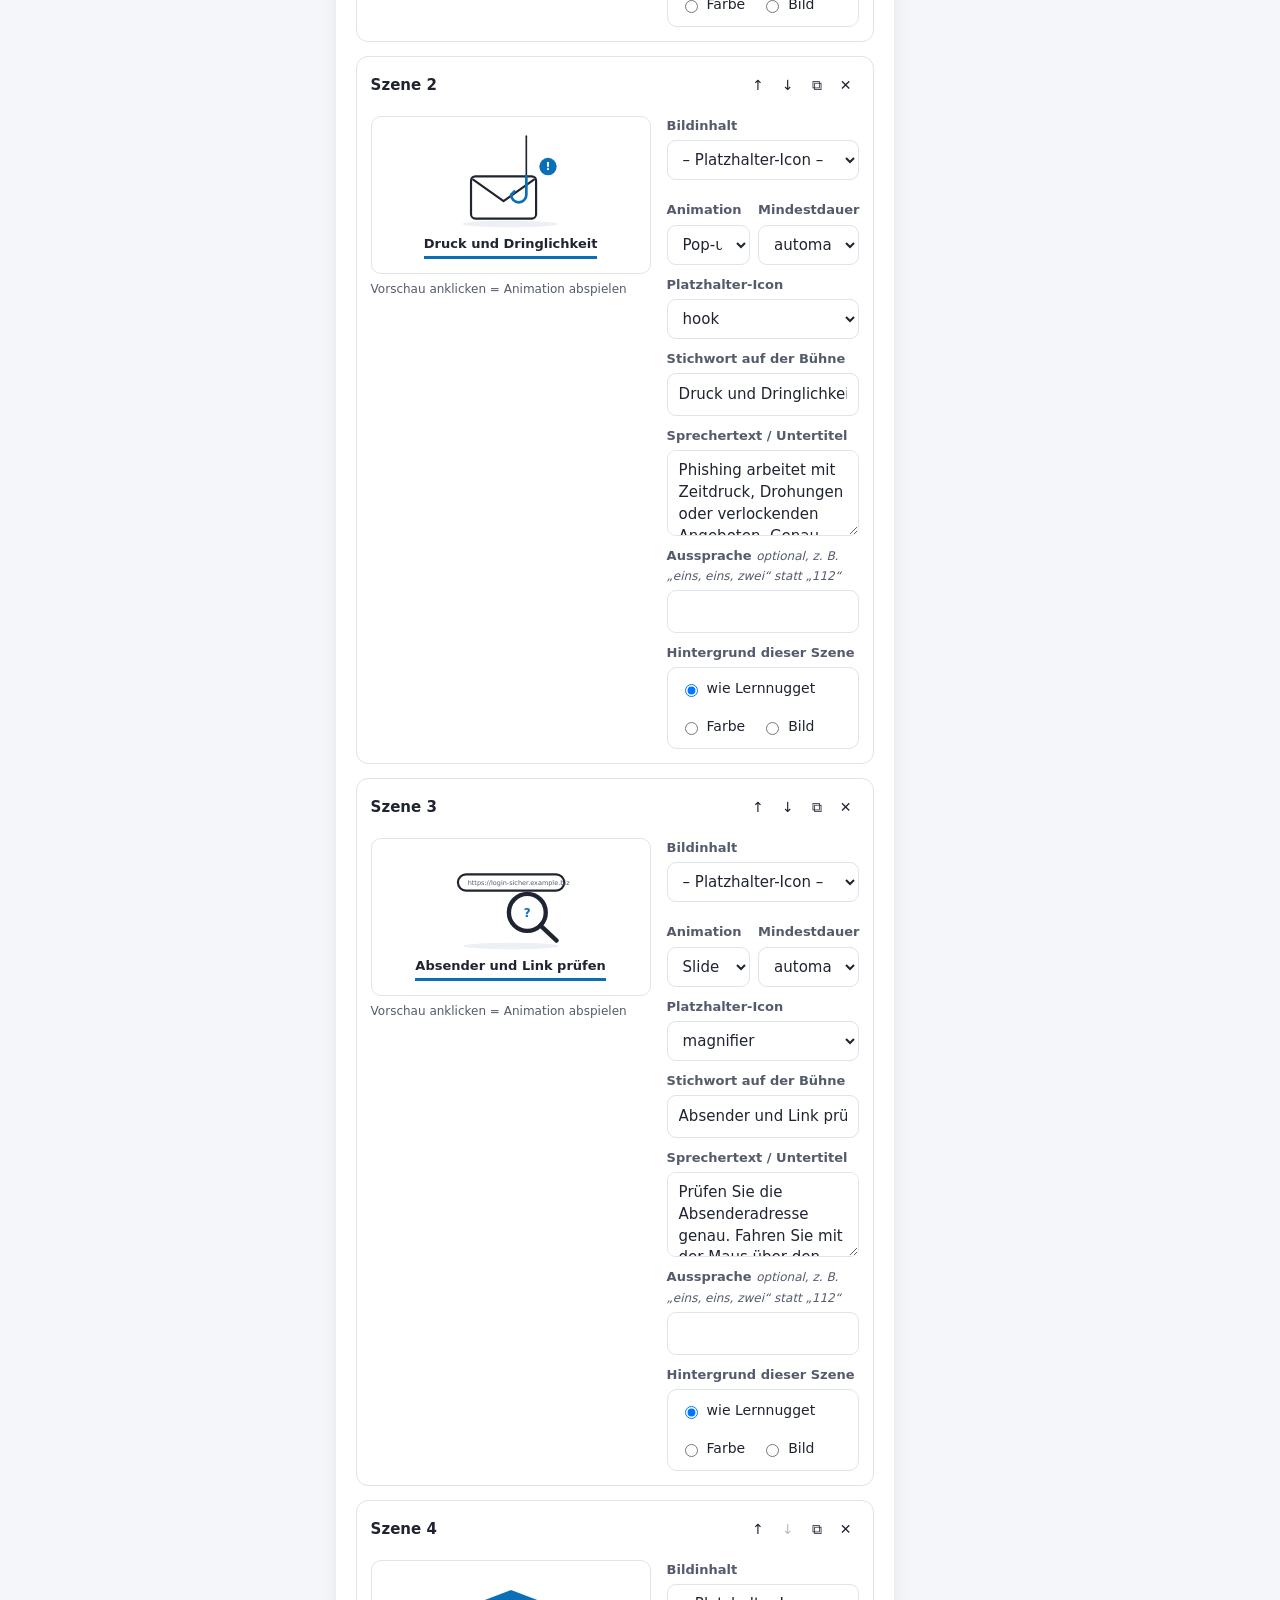
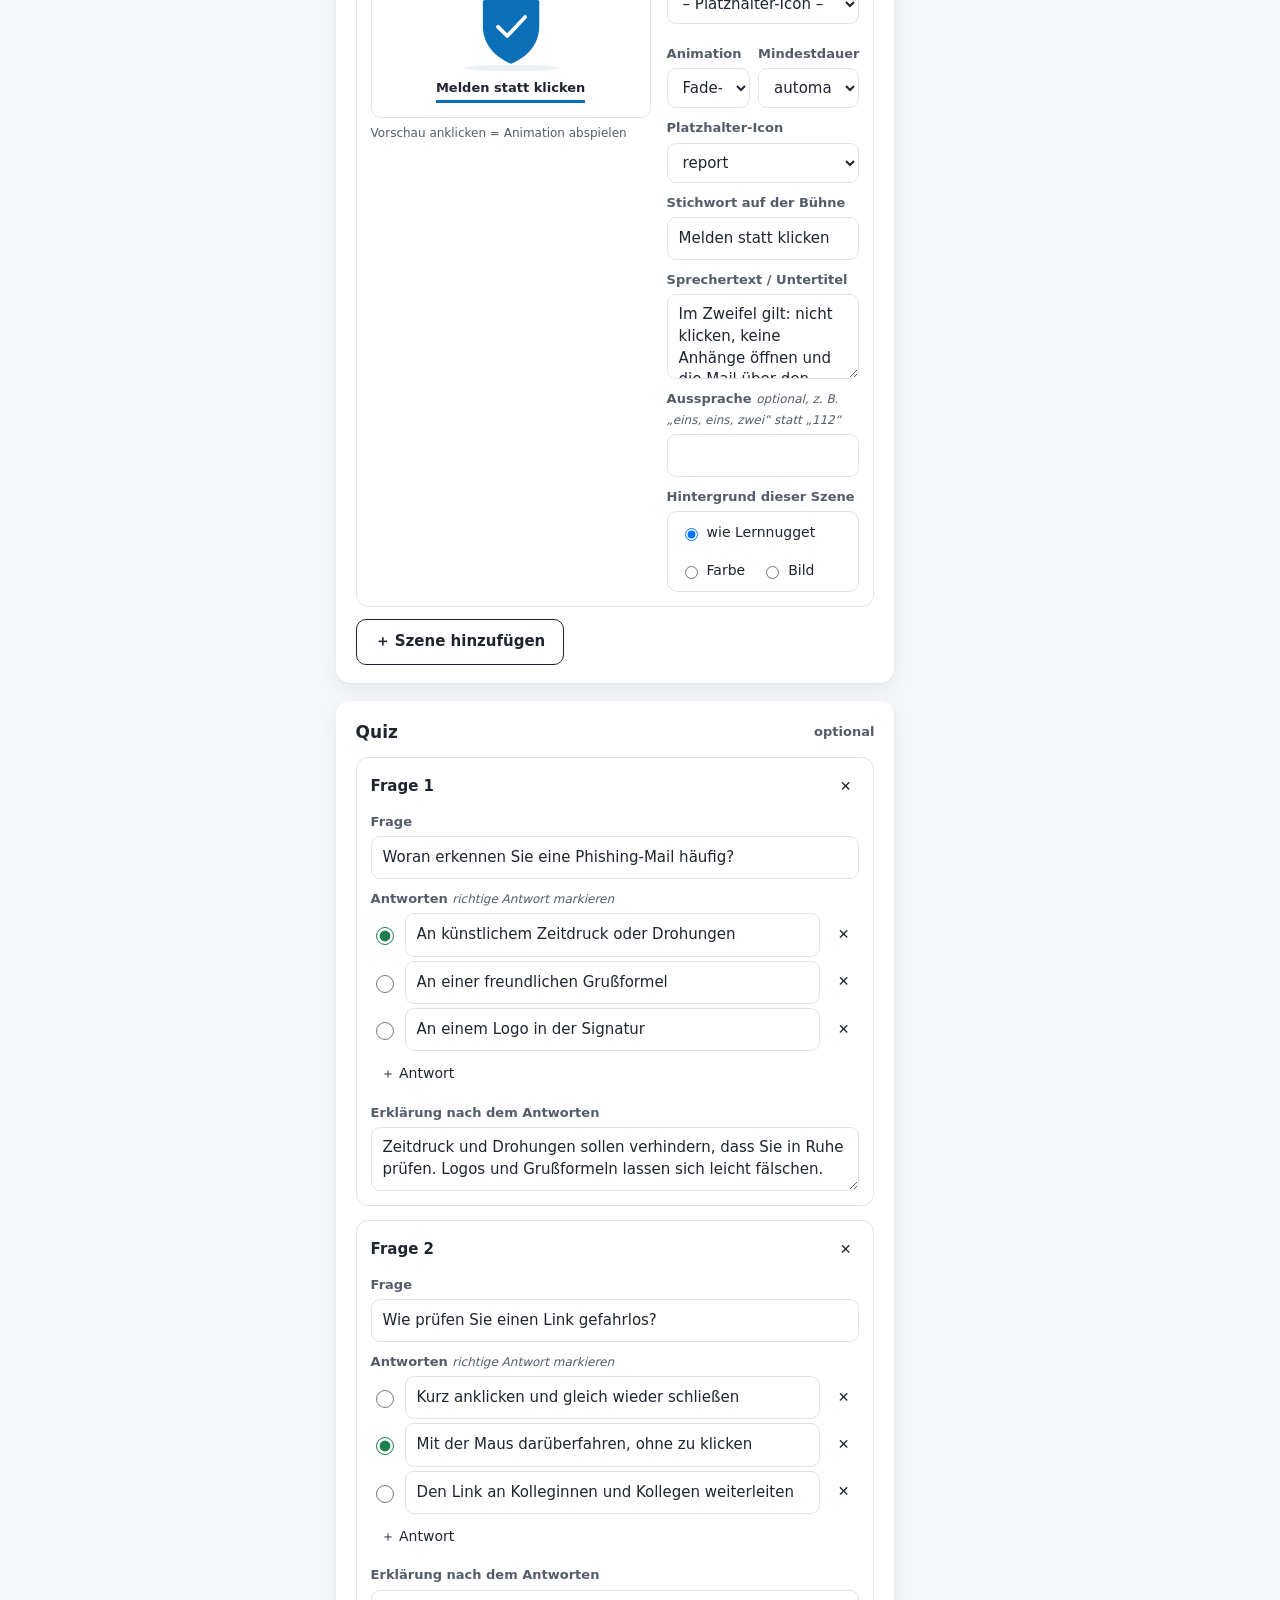
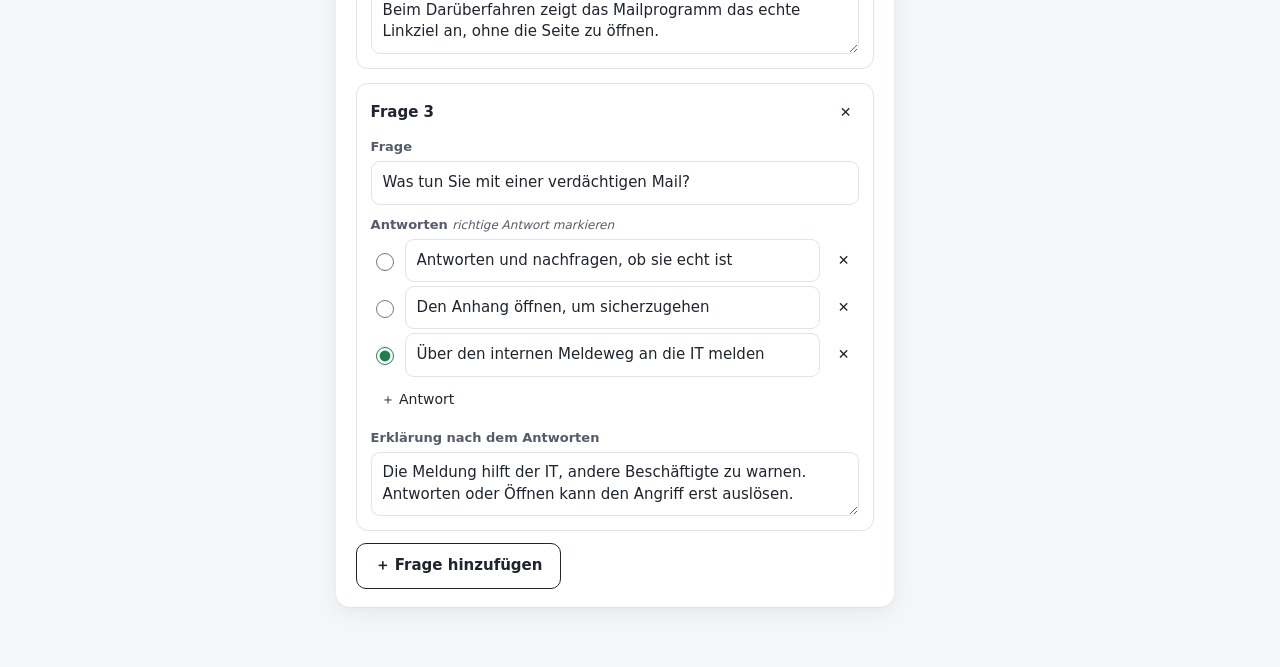
==== commit dc54dfe9: "Prototyp 0.3: Grafiken mit wählbarer Animation, Hintergründe (Standard/Lernnugget/Szene), MP4-Downlo" ====
--- a/studio.html
+++ b/studio.html
@@ -13,7 +13,7 @@
   <header class="topbar">
     <a href="index.html" class="brand" aria-label="Zur Lernplattform">
       <span class="brand-mark" aria-hidden="true"></span>
-      <span class="brand-text"><strong>Studio</strong><small>Inhalte und Animationen pflegen</small></span>
+      <span class="brand-text"><strong>Studio</strong><small>Inhalte, Grafiken und Hintergründe pflegen</small></span>
     </a>
     <div class="top-actions">
       <span class="save-state" id="save-state" aria-live="polite"></span>
@@ -24,7 +24,8 @@
 
   <div class="studio-layout">
     <nav class="studio-nav" aria-label="Lernnuggets">
-      <div class="nav-head"><h2>Lernnuggets</h2><button class="ctrl" id="btn-new" title="Neues Lernnugget">＋ Neu</button></div>
+      <div class="nav-head"><h2>Inhalte</h2><button class="ctrl" id="btn-new" title="Neues Lernnugget">＋ Neu</button></div>
+      <button class="settings-btn" id="btn-settings">⚙ Einstellungen &amp; Standard-Hintergrund</button>
       <ul id="nugget-list"></ul>
       <div class="nav-foot">
         <button class="linkbtn" id="btn-reset">Entwurf verwerfen</button>
@@ -34,9 +35,9 @@
     <main id="editor" tabindex="-1"></main>
 
     <aside class="media-lib" aria-labelledby="lib-h">
-      <h2 id="lib-h">Animationen</h2>
-      <p class="small">Eigene Dateien (.mov, .mp4, .webm) hier wählen – sie werden nur in diesem Browser geladen, nichts wird hochgeladen.</p>
-      <label class="btn ghost file-btn">Dateien wählen …<input type="file" id="file-in" accept=".mov,.mp4,.m4v,.webm,video/*" multiple hidden></label>
+      <h2 id="lib-h">Medien</h2>
+      <p class="small">Grafiken (SVG, PNG), Hintergrundbilder (JPG, PNG) und optional Videos (.mov, .mp4) hier wählen – sie werden nur in diesem Browser geladen, nichts wird hochgeladen.</p>
+      <label class="btn ghost file-btn">Dateien wählen …<input type="file" id="file-in" accept=".svg,.png,.jpg,.jpeg,.webp,.mov,.mp4,.m4v,.webm,image/*,video/*" multiple hidden></label>
       <div class="drop" id="drop">oder hierher ziehen</div>
       <p class="small" id="repo-info"></p>
       <ul id="lib-list" class="lib-list"></ul>
@@ -53,6 +54,7 @@
 
   <script src="data/inhalte.js"></script>
   <script src="assets/icons.js"></script>
+  <script src="assets/szene.js"></script>
   <script src="assets/studio.js"></script>
 </body>
 </html>
--- a/assets/style.css
+++ b/assets/style.css
@@ -124,7 +124,7 @@
 .stage-inner { width: 100%; height: 100%; display: grid; grid-template-rows: minmax(0, 1fr) auto; justify-items: center; align-items: center; padding: 4% 6% 3%; }
 .stage-visual { width: min(54%, 440px); display: grid; place-items: center; }
 .stage-visual svg, .stage-visual video { width: 100%; height: auto; display: block; }
-.stage-visual.has-video { width: 100%; height: 100%; min-height: 0; }
+.stage-visual.has-video { width: 86%; height: 100%; min-height: 0; }
 .stage-visual .scene-video { width: 100%; height: 100%; object-fit: contain; animation: fade .25s ease both; }
 .video-error { font-size: 13px; color: var(--bad); background: var(--bad-bg); padding: 6px 10px; border-radius: 8px; margin: 8px 0 0; text-align: center; }
 .card-thumb video { width: 70%; height: auto; }
@@ -250,3 +250,23 @@
 
 .pager { display: flex; justify-content: space-between; gap: 12px; margin-top: 28px; flex-wrap: wrap; }
 .pager a { text-decoration: none; font-weight: 600; }
+
+/* ---------- Hintergründe, Grafiken, weitere Animationen ---------- */
+.stage[data-ton="dunkel"] .stage-word { color: #fff; }
+.stage[data-ton="dunkel"] .stage-count { color: rgba(255, 255, 255, .8); }
+.stage[data-ton="bild"] .stage-word { background: rgba(255, 255, 255, .92); padding: 6px 18px 10px; border-radius: 12px; box-shadow: 0 4px 16px rgba(0, 0, 0, .12); }
+.stage[data-ton="bild"] .stage-count { background: rgba(255, 255, 255, .85); padding: 2px 8px; border-radius: 6px; }
+.stage-visual .grafik-wrap { width: 100%; display: grid; place-items: center; }
+.stage-visual .scene-grafik { width: 100%; height: auto; max-height: 100%; display: block; object-fit: contain; }
+.stage-visual:has(.scene-grafik) { width: min(60%, 520px); height: 100%; min-height: 0; }
+.stage-visual:has(.scene-grafik) .grafik-wrap { height: 100%; }
+.stage-visual:has(.scene-grafik) .scene-grafik { height: 100%; width: 100%; }
+.card-thumb .grafik-wrap { width: 62%; height: 80%; display: grid; place-items: center; }
+.card-thumb .scene-grafik { max-width: 100%; max-height: 100%; object-fit: contain; }
+.anim-slide-up { animation: slideUp .9s cubic-bezier(.2, .8, .2, 1) both; }
+.anim-zoom     { animation: zoomIn 1s cubic-bezier(.2, .8, .2, 1) both; }
+@keyframes slideUp { from { transform: translateY(40%); opacity: 0; } to { transform: none; opacity: 1; } }
+@keyframes zoomIn  { from { transform: scale(.85); opacity: 0; } to { transform: none; opacity: 1; } }
+@media (prefers-reduced-motion: reduce) { .anim-slide-up, .anim-zoom { animation: fade .3s ease both; } }
+.small-note { font-size: 13px; color: var(--ink-2); margin: 8px 0 0; }
+.dl-btn { width: 100%; justify-content: center; }
--- a/assets/studio.css
+++ b/assets/studio.css
@@ -80,3 +80,36 @@
 .dlg ol { padding-left: 20px; margin: 0; display: grid; gap: 8px; }
 .dlg code { background: var(--soft); padding: 1px 5px; border-radius: 4px; }
 .dlg-actions { display: flex; justify-content: flex-end; gap: 10px; flex-wrap: wrap; }
+
+/* ---------- Version 0.3: Grafiken, Hintergründe ---------- */
+.settings-btn { width: 100%; text-align: left; border: 1.5px dashed var(--line); background: transparent; padding: 8px 10px; border-radius: 8px; cursor: pointer; margin-bottom: 8px; font-size: 14px; }
+.settings-btn:hover { background: var(--soft); }
+.settings-btn[aria-current="true"] { background: var(--ink); color: #fff; border-color: var(--ink); }
+.lib-h { font-size: 12px; font-weight: 700; text-transform: uppercase; letter-spacing: .05em; color: var(--ink-2); margin-top: 6px; }
+.lib-item img { width: 72px; height: 48px; object-fit: contain; background: repeating-conic-gradient(#eef0f4 0 25%, #fff 0 50%) 0 0 / 12px 12px; border-radius: 6px; border: 1px solid var(--soft); }
+.scene { grid-template-columns: 280px minmax(0, 1fr); }
+@media (max-width: 900px) { .scene { grid-template-columns: 1fr; } }
+.scene-left { display: grid; gap: 6px; align-content: start; }
+.mini-stage { position: relative; aspect-ratio: 16 / 9; border-radius: 10px; overflow: hidden; border: 1px solid var(--line); cursor: pointer;
+  display: grid; grid-template-rows: minmax(0, 1fr) auto; justify-items: center; align-items: center; padding: 6% 8% 5%; }
+.mini-stage > video { position: absolute; inset: 6% 8% 22%; width: 84%; height: 72%; object-fit: contain; }
+.mini-stage .badge { position: absolute; left: 6px; top: 6px; font-size: 11px; background: rgba(31, 36, 48, .78); color: #fff; padding: 2px 6px; border-radius: 5px; }
+.mini-visual { width: 62%; height: 100%; min-height: 0; display: grid; place-items: center; }
+.mini-visual > div { width: 100%; height: 100%; display: grid; place-items: center; }
+.mini-visual svg { width: 90%; height: auto; max-height: 100%; }
+.mini-visual img { max-width: 100%; max-height: 100%; object-fit: contain; }
+.mini-word { grid-row: 2; font-weight: 700; font-size: 13px; color: var(--ink); border-bottom: 3px solid var(--accent); padding-bottom: 2px; margin-top: 4px; }
+.mini-stage[data-ton="dunkel"] .mini-word { color: #fff; }
+.mini-stage[data-ton="bild"] .mini-word { background: rgba(255, 255, 255, .92); padding: 2px 8px; border-radius: 6px; }
+.settings-prev { max-width: 420px; }
+.hint-line { font-size: 12px; color: var(--ink-2); margin: 0; }
+.bg-ed { display: grid; gap: 8px; border: 1.5px solid var(--line); border-radius: 10px; padding: 10px 12px; }
+.bg-modes { display: flex; gap: 16px; flex-wrap: wrap; font-size: 14px; font-weight: 500; color: var(--ink); }
+.bg-modes label { white-space: nowrap; display: inline-flex; align-items: center; gap: 6px; cursor: pointer; }
+.bg-row { display: flex; gap: 8px; align-items: center; flex-wrap: wrap; }
+.bg-row[hidden] { display: none; }
+.bg-row input[type="color"] { width: 44px; height: 38px; padding: 2px; border: 1.5px solid var(--line); border-radius: 8px; background: #fff; cursor: pointer; }
+.bg-row .hex { width: 110px; font: inherit; font-family: ui-monospace, Consolas, monospace; padding: 8px 10px; border: 1.5px solid var(--line); border-radius: 8px; }
+.bg-row .hex.invalid { border-color: var(--bad); background: var(--bad-bg); }
+.bg-row select { flex: 1; min-width: 160px; font: inherit; padding: 8px 10px; border: 1.5px solid var(--line); border-radius: 8px; background: #fff; }
+.dauer-frei[hidden] { display: none; }
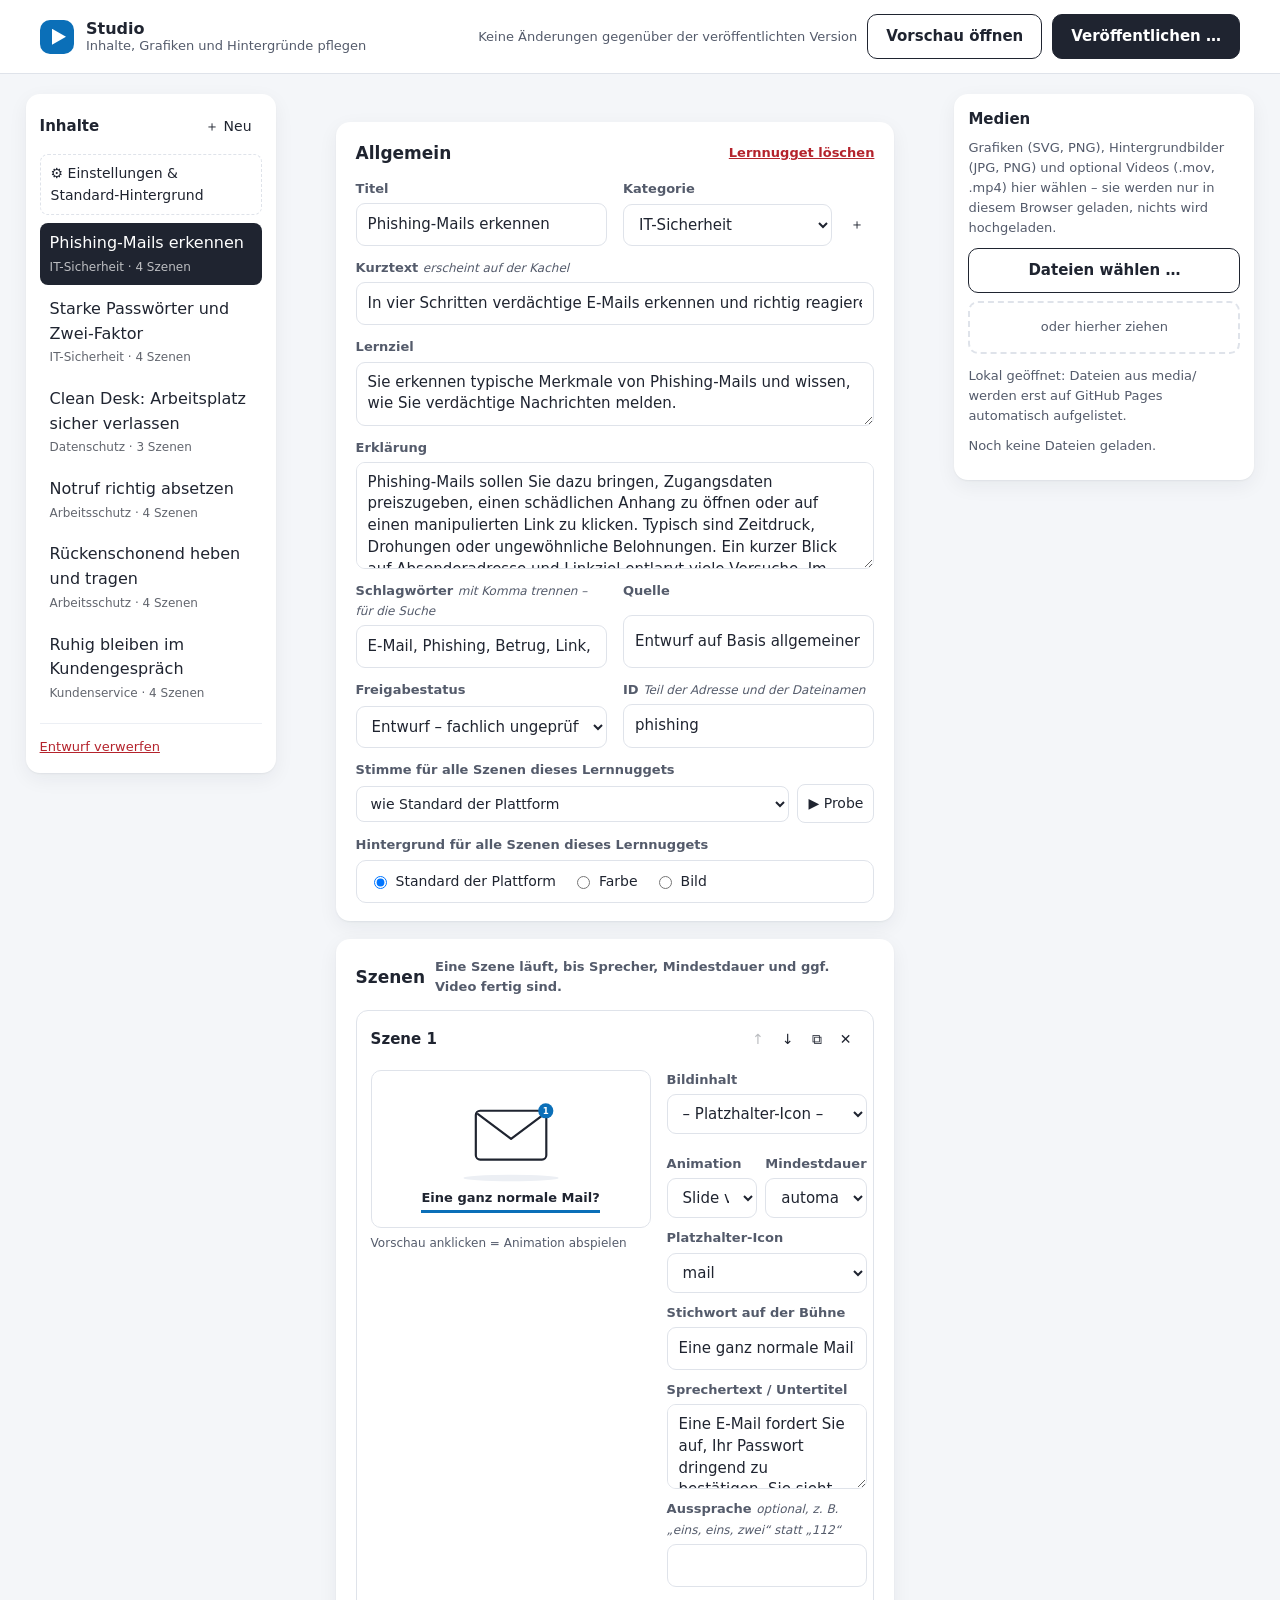
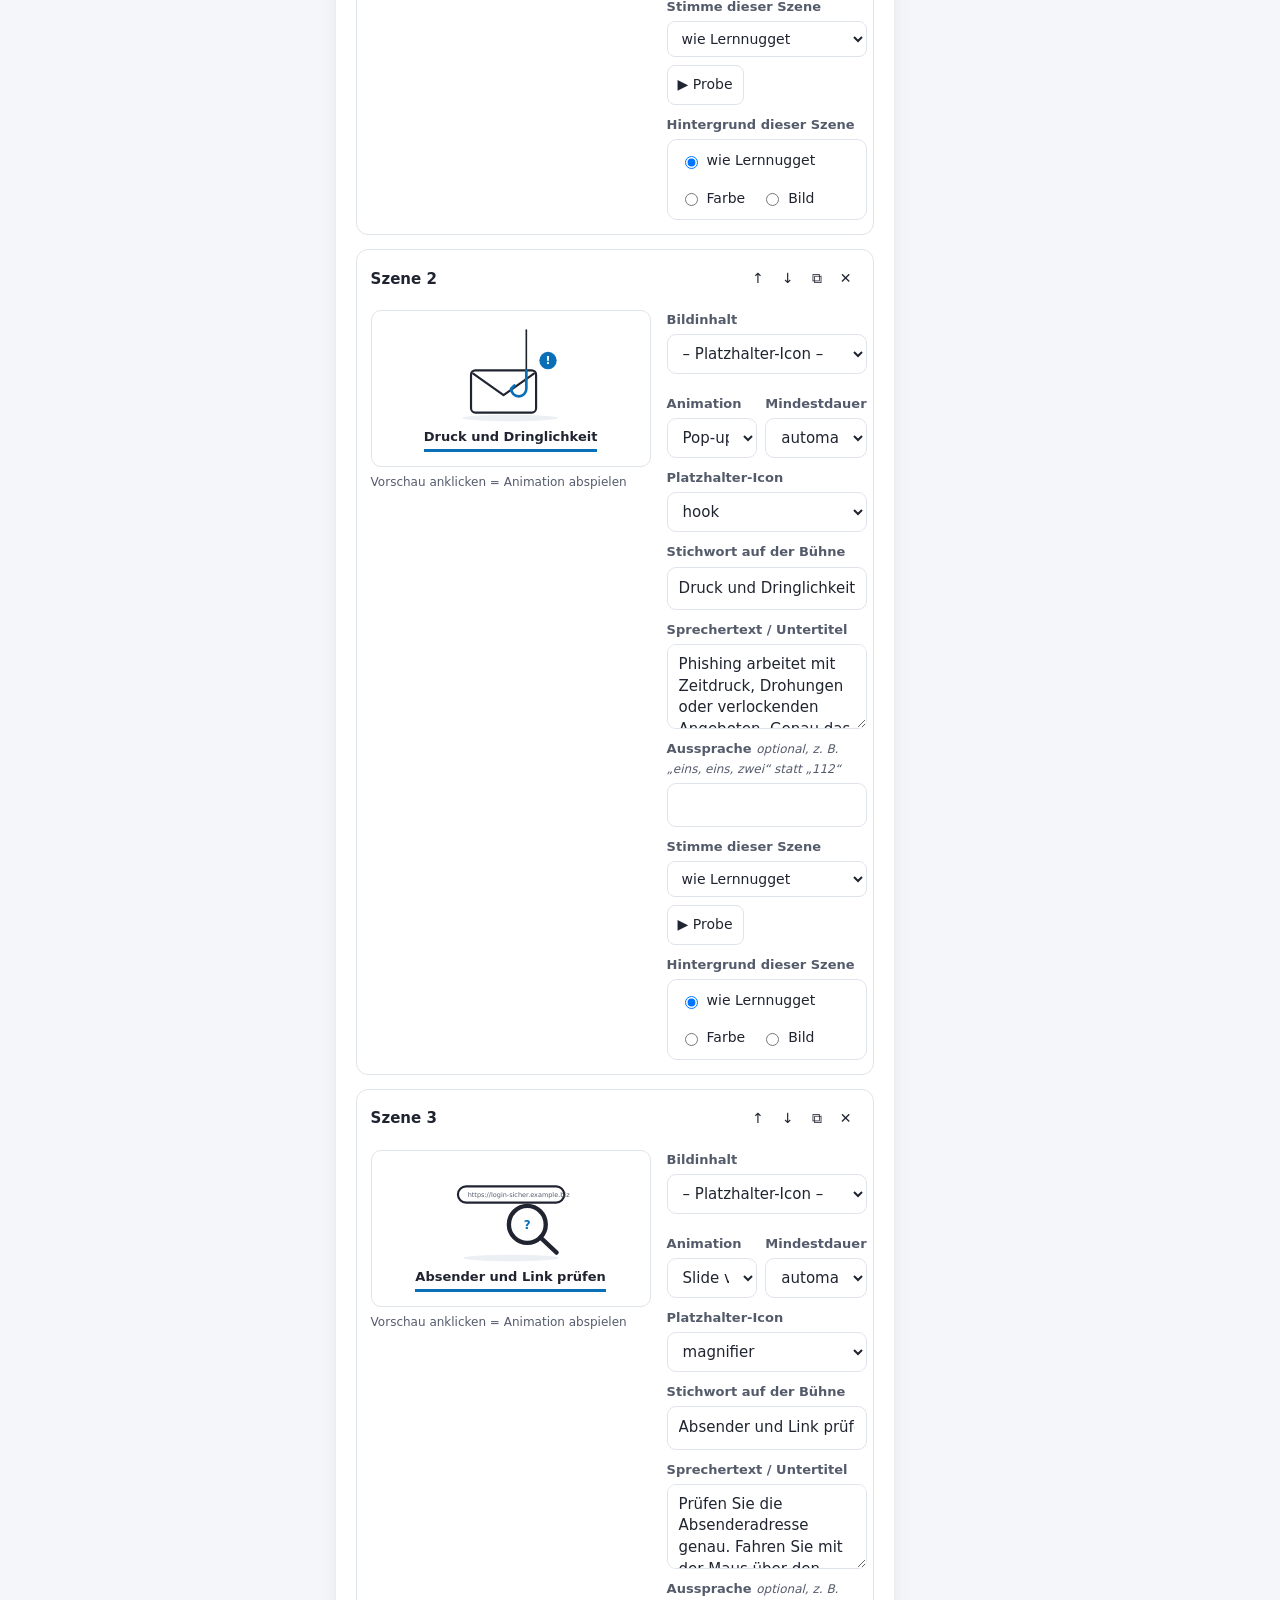
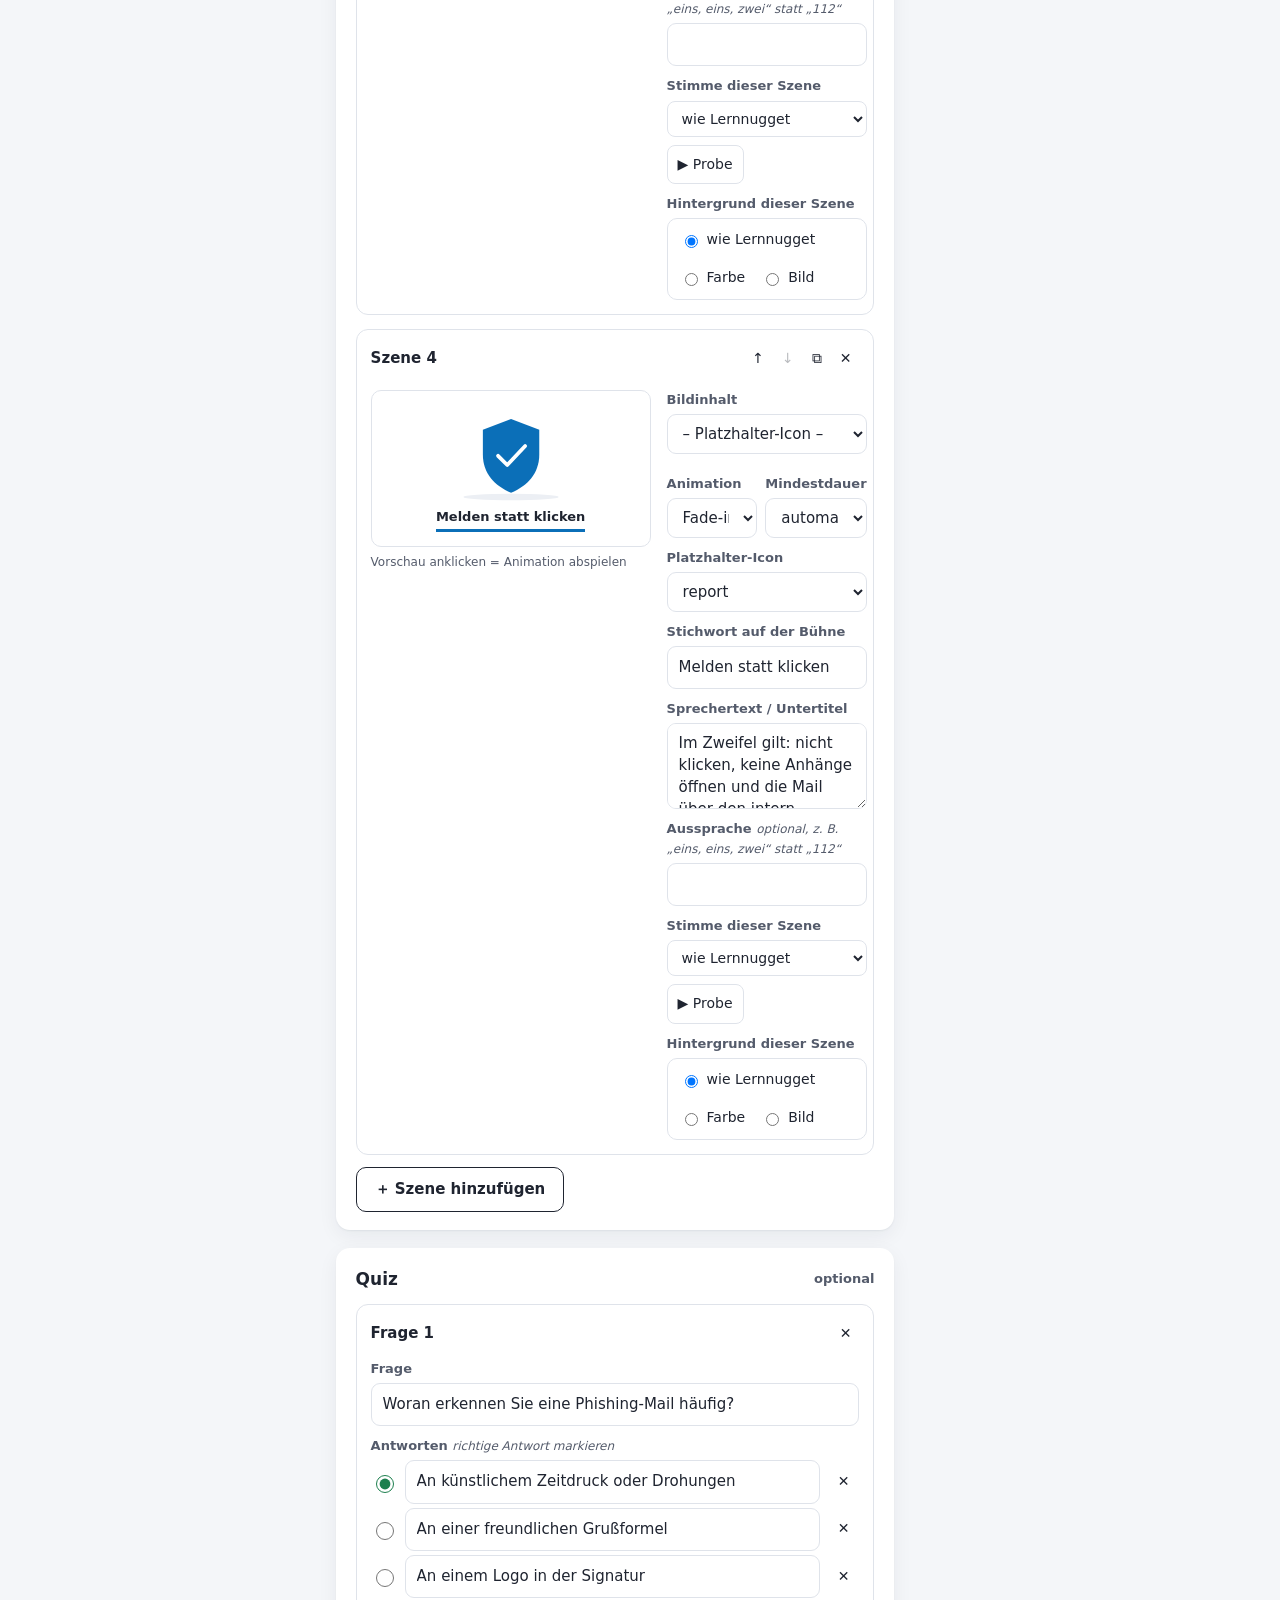
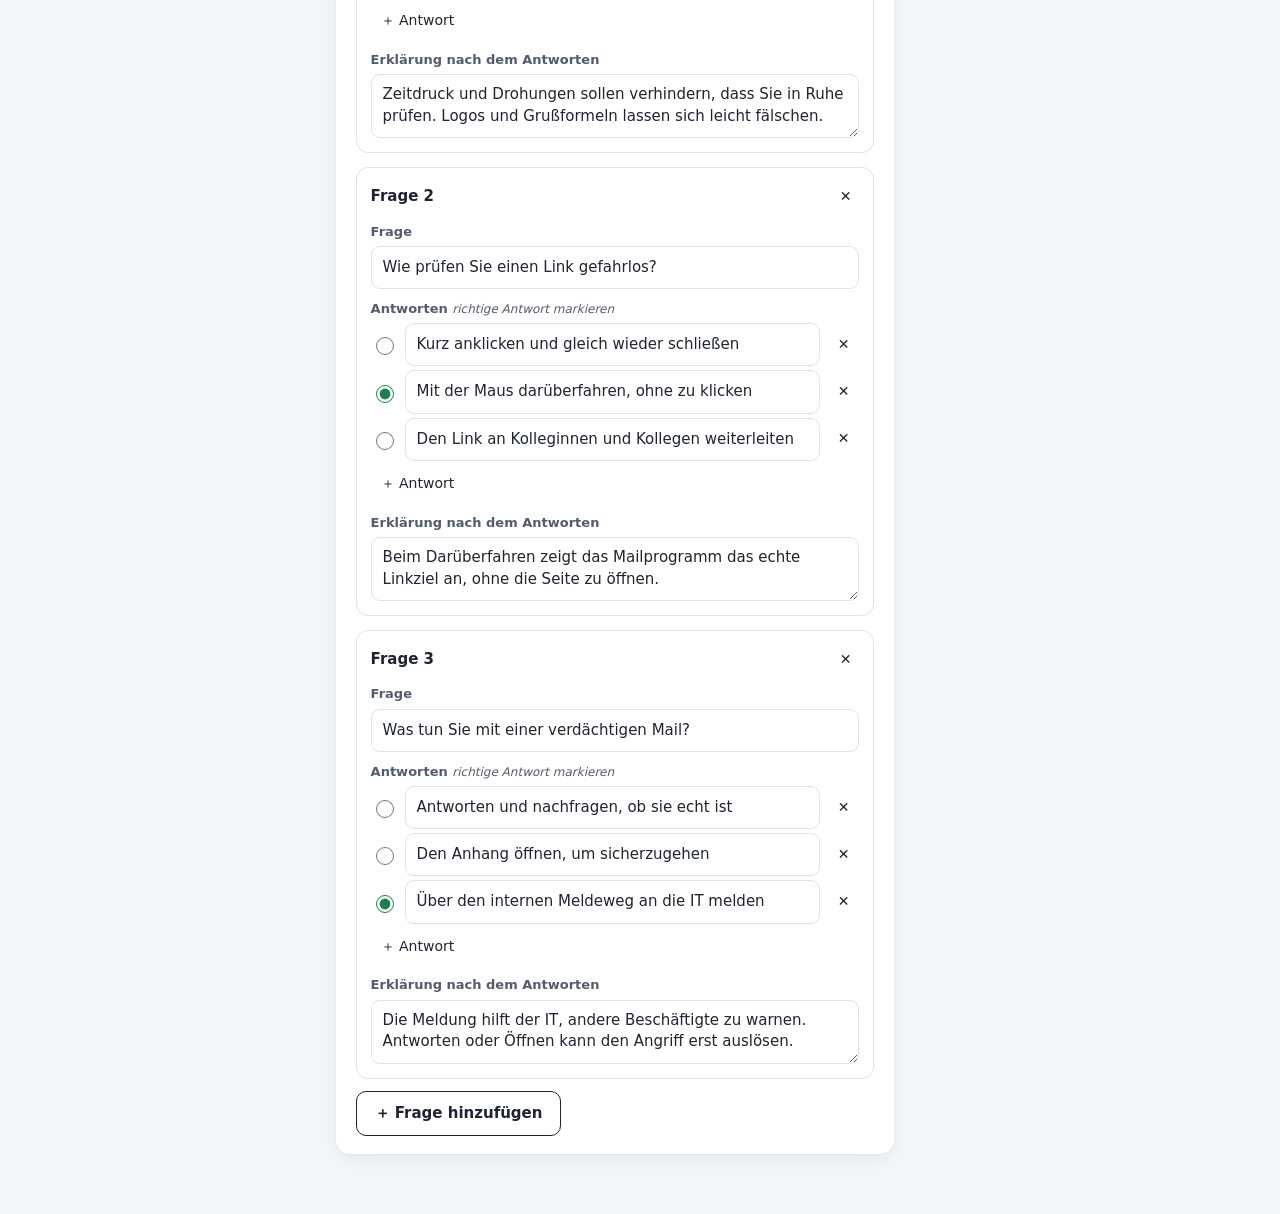
==== commit 0b674722: "Prototyp 0.4: mehrere Piper-Stimmen, Auswahl pro Plattform/Lernnugget/Szene mit Hörprobe Co-Authored" ====
--- a/studio.html
+++ b/studio.html
@@ -55,6 +55,8 @@
   <script src="data/inhalte.js"></script>
   <script src="assets/icons.js"></script>
   <script src="assets/szene.js"></script>
+  <script src="assets/stimmen.js"></script>
+  <script src="audio/stimmen/index.js"></script>
   <script src="assets/studio.js"></script>
 </body>
 </html>
--- a/assets/studio.css
+++ b/assets/studio.css
@@ -113,3 +113,10 @@
 .bg-row .hex.invalid { border-color: var(--bad); background: var(--bad-bg); }
 .bg-row select { flex: 1; min-width: 160px; font: inherit; padding: 8px 10px; border: 1.5px solid var(--line); border-radius: 8px; background: #fff; }
 .dauer-frei[hidden] { display: none; }
+
+/* Stimmenauswahl */
+.voice-row { display: flex; gap: 8px; align-items: center; flex-wrap: wrap; }
+.voice-row select { flex: 1; min-width: 200px; font: inherit; font-size: 14px; padding: 8px 10px; border: 1.5px solid var(--line); border-radius: 8px; background: #fff; }
+.voice-row .ctrl { border: 1.5px solid var(--line); }
+.voice-info { flex-basis: 100%; font-size: 12px; color: var(--ink-2); }
+.voice-info:empty { display: none; }
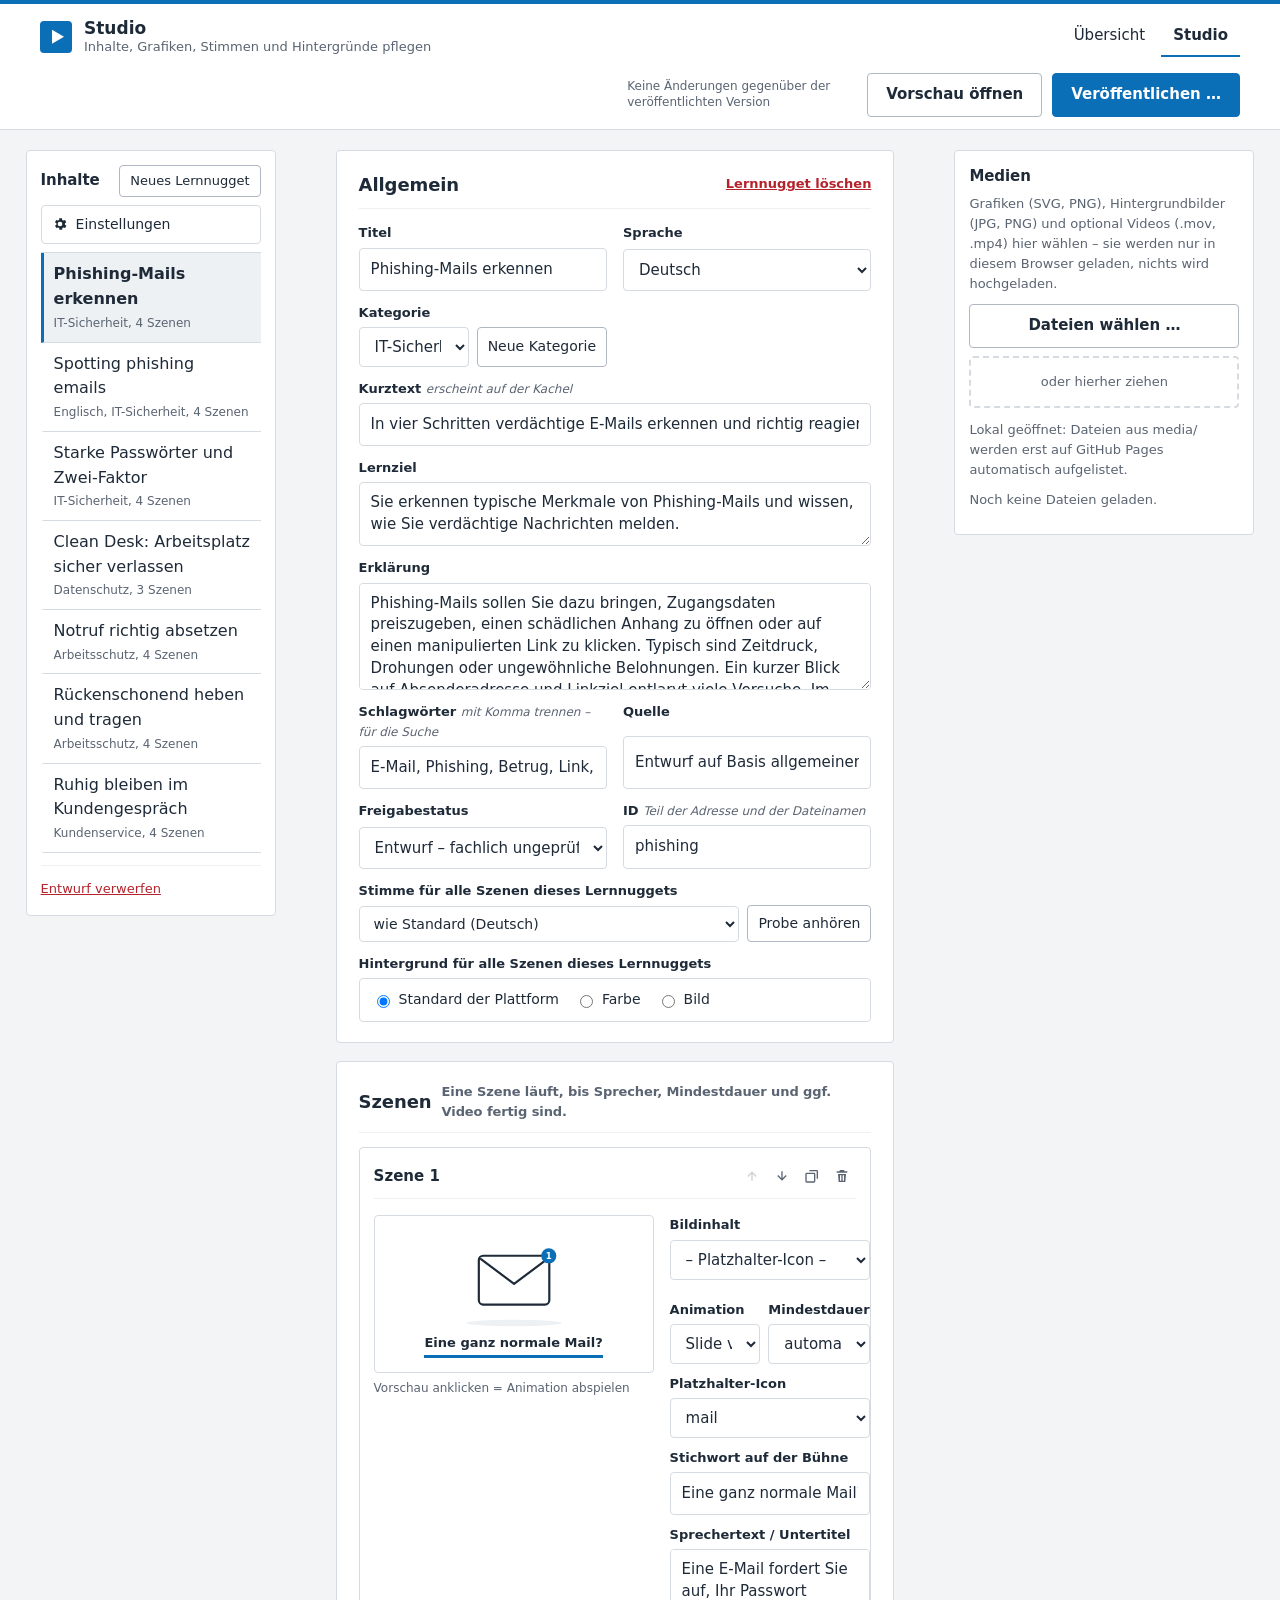
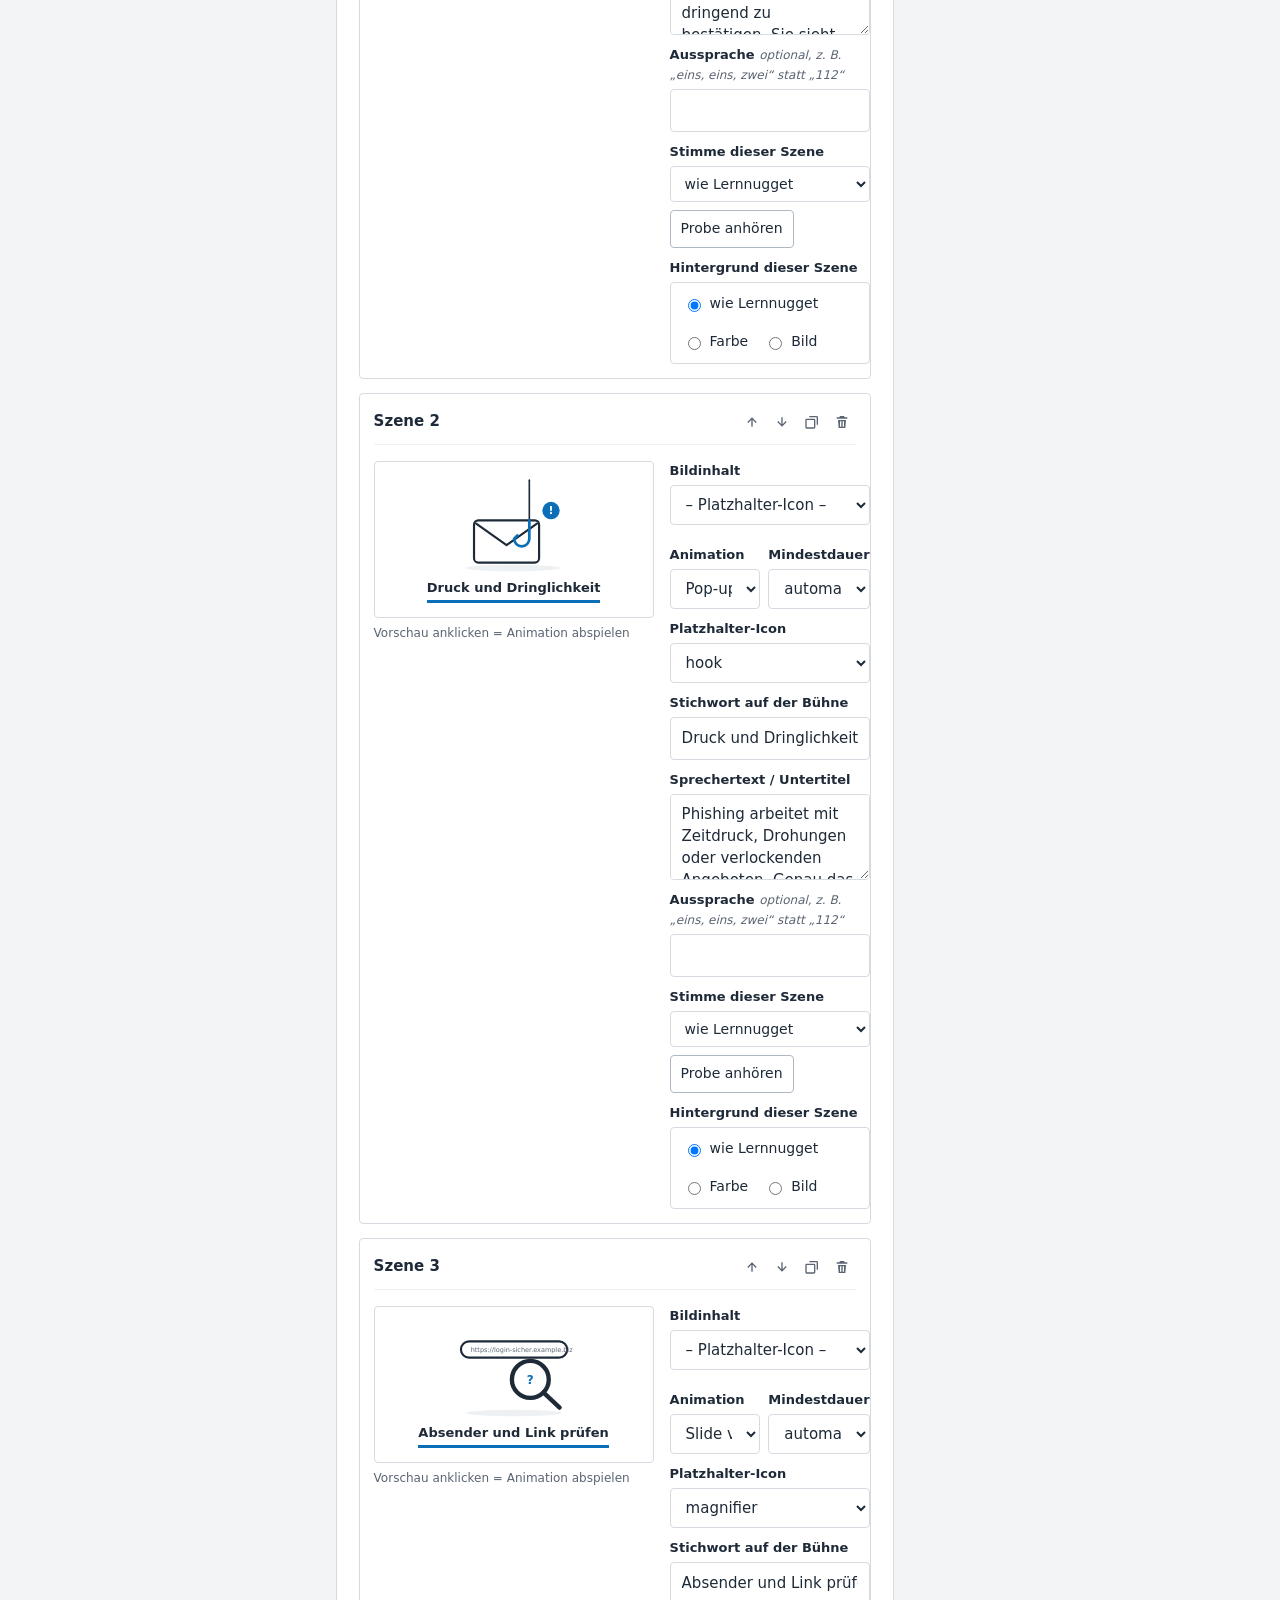
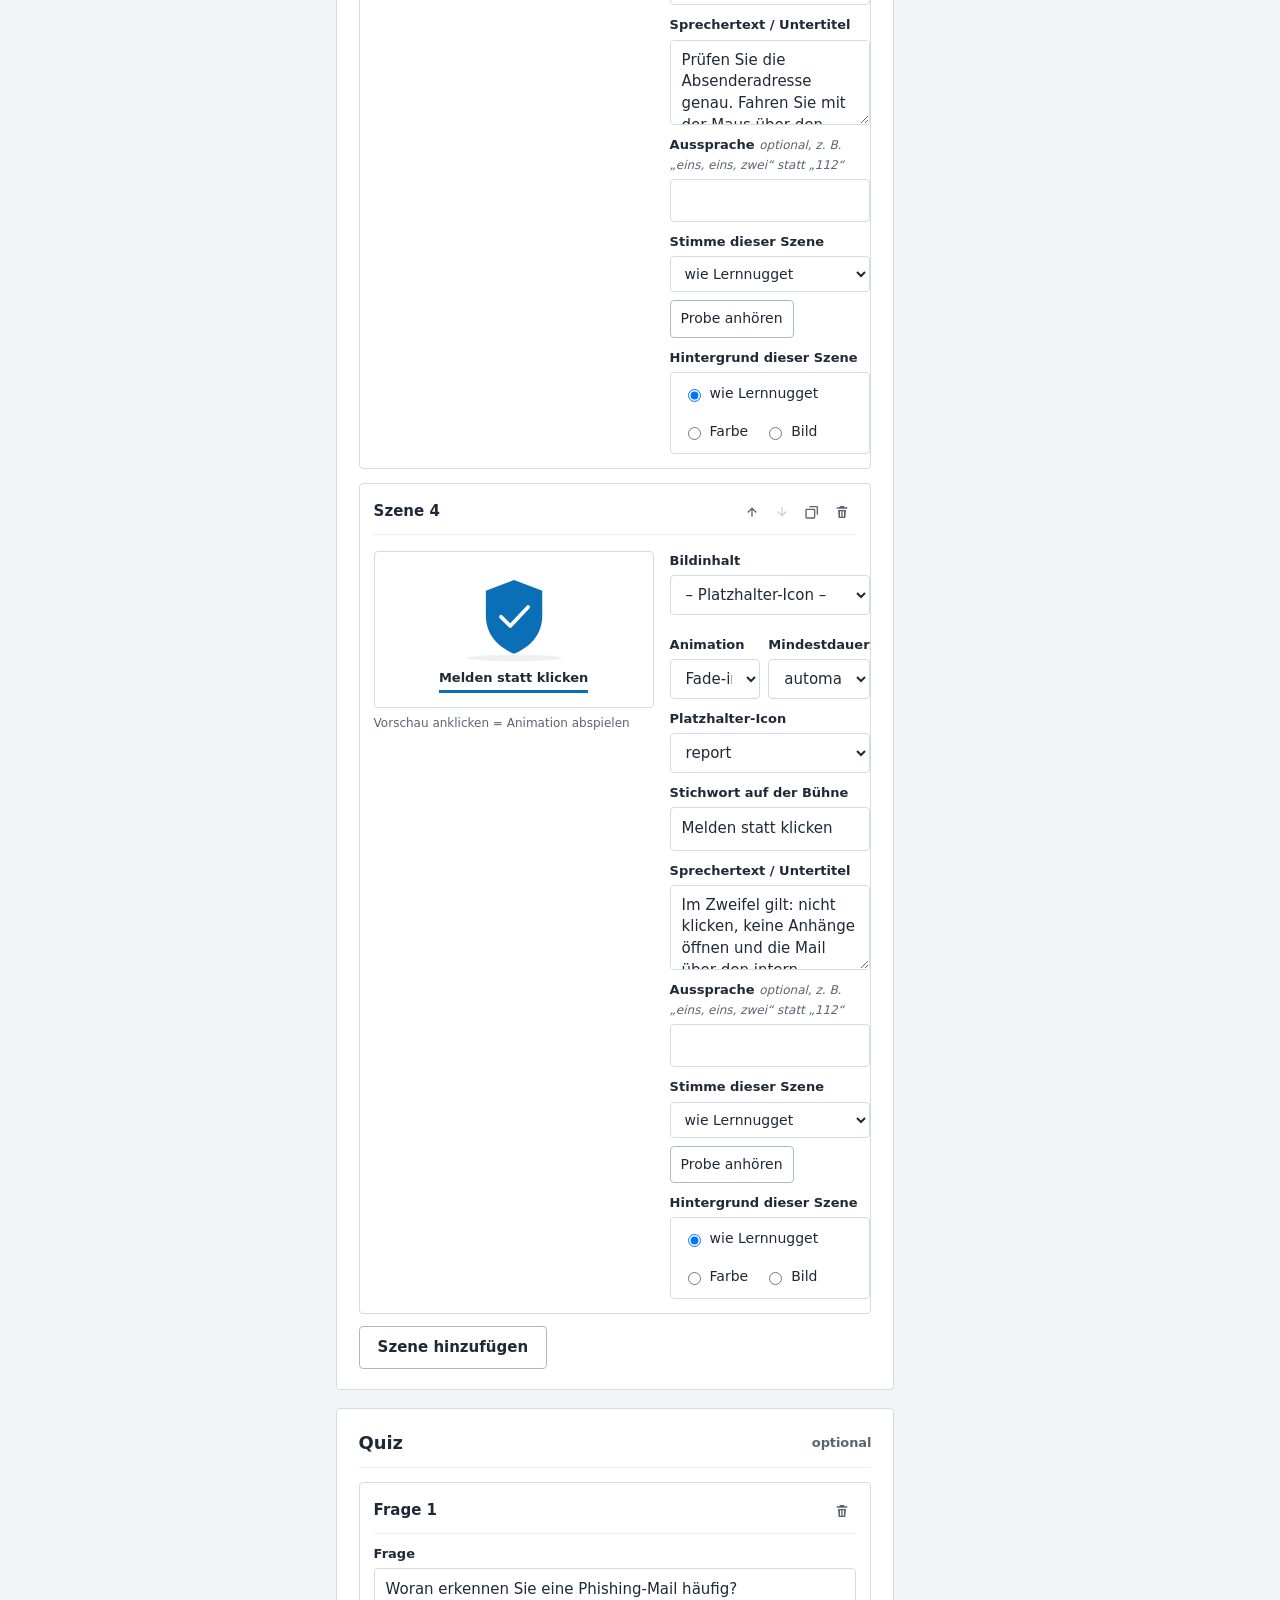
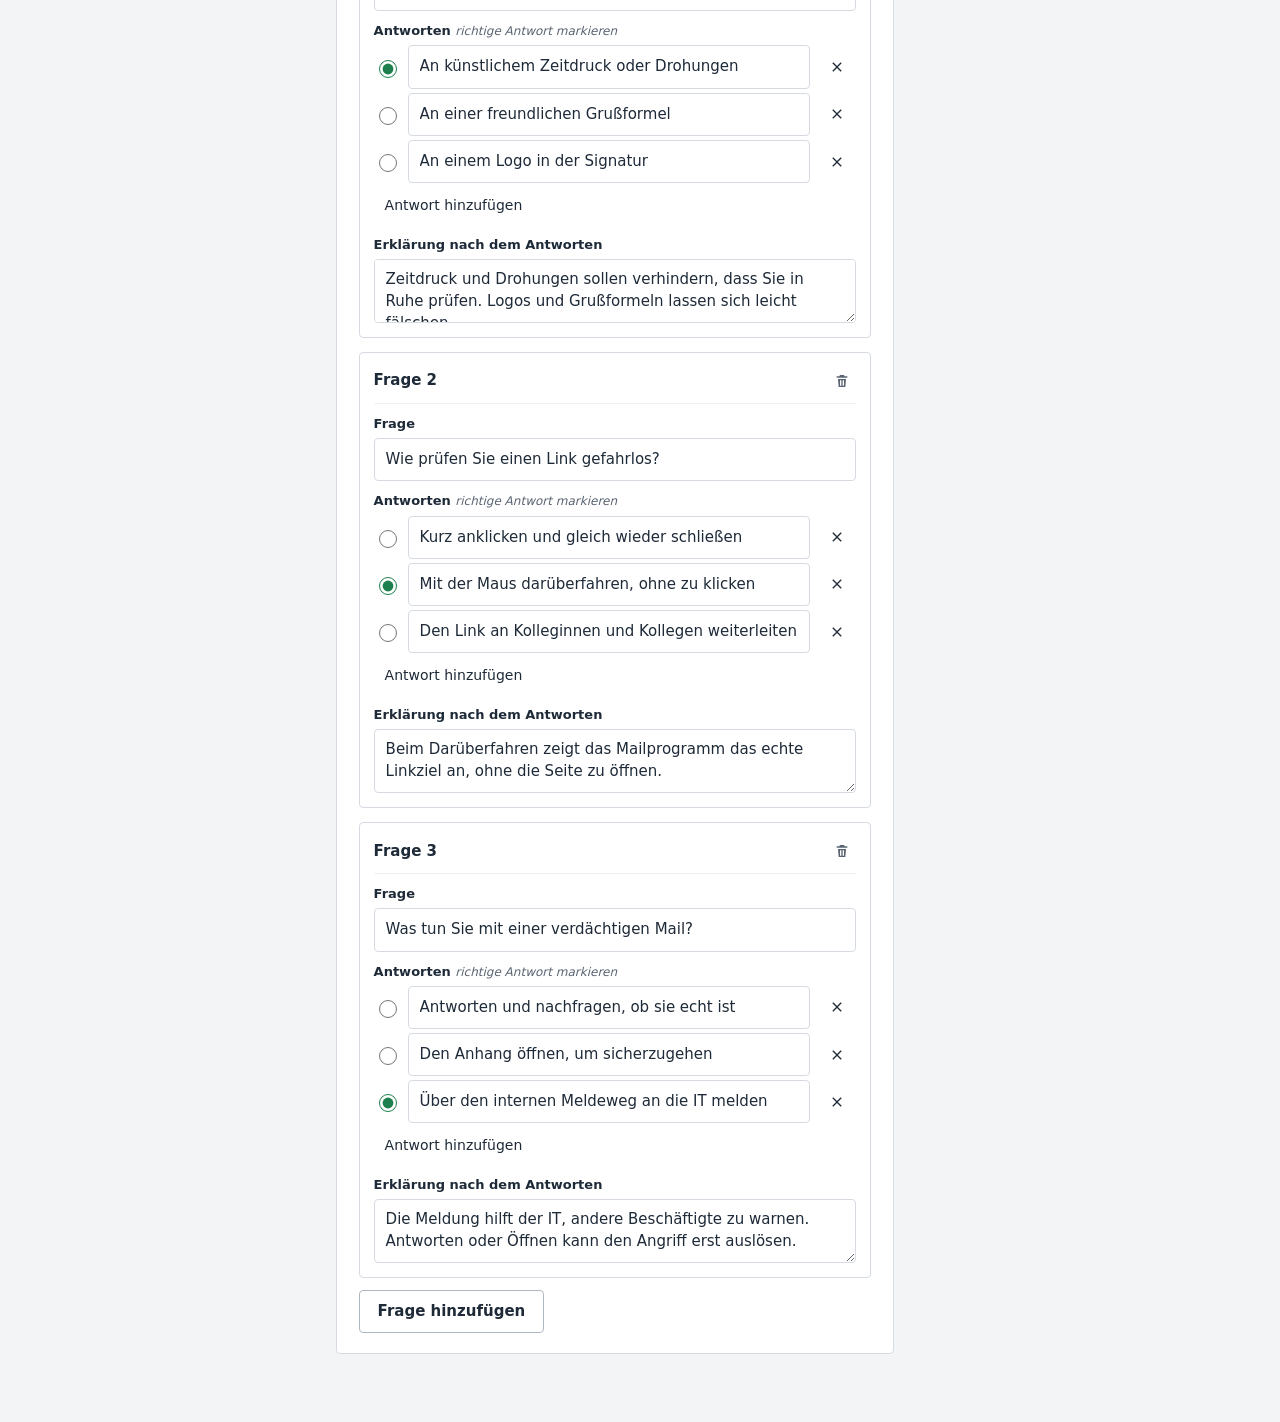
==== commit c08841b9: "Oberfläche: klassisch-moderner Stil statt KI-Look (klare Linien, wenig Rundung, keine Schatten, Kate" ====
--- a/studio.html
+++ b/studio.html
@@ -13,8 +13,12 @@
   <header class="topbar">
     <a href="index.html" class="brand" aria-label="Zur Lernplattform">
       <span class="brand-mark" aria-hidden="true"></span>
-      <span class="brand-text"><strong>Studio</strong><small>Inhalte, Grafiken und Hintergründe pflegen</small></span>
+      <span class="brand-text"><strong>Studio</strong><small>Inhalte, Grafiken, Stimmen und Hintergründe pflegen</small></span>
     </a>
+    <nav class="topnav" aria-label="Hauptnavigation">
+      <a href="index.html">Übersicht</a>
+      <a href="studio.html" aria-current="page">Studio</a>
+    </nav>
     <div class="top-actions">
       <span class="save-state" id="save-state" aria-live="polite"></span>
       <button class="btn ghost" id="btn-preview">Vorschau öffnen</button>
@@ -24,8 +28,8 @@
 
   <div class="studio-layout">
     <nav class="studio-nav" aria-label="Lernnuggets">
-      <div class="nav-head"><h2>Inhalte</h2><button class="ctrl" id="btn-new" title="Neues Lernnugget">＋ Neu</button></div>
-      <button class="settings-btn" id="btn-settings">⚙ Einstellungen &amp; Standard-Hintergrund</button>
+      <div class="nav-head"><h2>Inhalte</h2><button class="ctrl" id="btn-new">Neues Lernnugget</button></div>
+      <button class="settings-btn" id="btn-settings"><svg viewBox="0 0 24 24" aria-hidden="true"><path d="M19.4 13a7.5 7.5 0 0 0 0-2l2.1-1.6-2-3.5-2.5 1a7.4 7.4 0 0 0-1.7-1L15 3.3h-4l-.4 2.6a7.4 7.4 0 0 0-1.7 1l-2.5-1-2 3.5L6.6 11a7.5 7.5 0 0 0 0 2l-2.1 1.6 2 3.5 2.5-1a7.4 7.4 0 0 0 1.7 1l.4 2.6h4l.4-2.6a7.4 7.4 0 0 0 1.7-1l2.5 1 2-3.5zM12 15.5a3.5 3.5 0 1 1 0-7 3.5 3.5 0 0 1 0 7z"/></svg>Einstellungen</button>
       <ul id="nugget-list"></ul>
       <div class="nav-foot">
         <button class="linkbtn" id="btn-reset">Entwurf verwerfen</button>
--- a/assets/style.css
+++ b/assets/style.css
@@ -1,25 +1,29 @@
 /* =========================================================
    CI-Werte: hier die freigegebenen Farben der Kommunikation/CI eintragen.
    Schrift bewusst als Systemschrift (keine Web-Fonts = keine externen Abrufe).
+   Gestaltung: klassisch-modern – klare Linien, wenig Rundung, keine Schatten,
+   eine kräftige Fläche (Kopfbereich der Startseite), sonst ruhig.
    ========================================================= */
 :root {
-  --accent: #0b6fb8;        /* Primärfarbe / Akzent der Illustrationen */
-  --accent-2: #7cc3ee;      /* helle Akzentvariante */
+  --accent: #0b6fb8;        /* Primärfarbe / Akzent (im Studio änderbar) */
+  --accent-2: #7cc3ee;      /* helle Akzentvariante für Illustrationen */
   --accent-ink: #ffffff;    /* Text auf Akzentfläche */
-  --ink: #1f2430;           /* Haupttext und Linien */
-  --ink-2: #545b6b;         /* Nebentext */
-  --line: #dfe3ea;
-  --bg: #f4f6f9;
+  --ink: #1e2a38;           /* Haupttext, Linien der Illustrationen */
+  --ink-2: #5a6472;         /* Nebentext */
+  --line: #d6dbe1;          /* Rahmen */
+  --line-strong: #aeb7c2;   /* Rahmen bei Hover/Fokus */
+  --bg: #f3f4f6;            /* Seitenhintergrund */
   --surface: #ffffff;
-  --soft: #eceff4;
+  --soft: #eef1f4;
+  --band: #1e2a38;          /* Fläche Kopfbereich Startseite */
   --ok: #1d7f4e;
-  --ok-bg: #e5f4ec;
+  --ok-bg: #e7f3ec;
   --bad: #b4232c;
-  --bad-bg: #fbe9ea;
-  --warn-bg: #fff4d6;
-  --warn-ink: #7a5400;
-  --radius: 14px;
-  --shadow: 0 1px 2px rgba(20, 30, 50, .06), 0 6px 20px rgba(20, 30, 50, .06);
+  --bad-bg: #fbeaeb;
+  --warn-bg: #fff3d1;
+  --warn-ink: #6e4c00;
+  --radius: 4px;
+  --shadow: none;
   --font: "Segoe UI", system-ui, -apple-system, "Helvetica Neue", Arial, sans-serif;
 }
 
@@ -28,95 +32,120 @@
 body {
   margin: 0; background: var(--bg); color: var(--ink);
   font: 16px/1.55 var(--font);
-}
-a { color: var(--accent); }
+  border-top: 4px solid var(--accent);
+}
+a { color: var(--accent); text-underline-offset: 2px; }
 button { font: inherit; color: inherit; }
-:focus-visible { outline: 3px solid var(--accent); outline-offset: 2px; border-radius: 6px; }
+:focus-visible { outline: 2px solid var(--accent); outline-offset: 2px; }
 .skip { position: absolute; left: -999px; top: 8px; background: var(--surface); padding: 8px 12px; z-index: 10; }
 .skip:focus { left: 8px; }
 .sr { position: absolute; width: 1px; height: 1px; overflow: hidden; clip: rect(0 0 0 0); white-space: nowrap; }
+h1, h2, h3 { letter-spacing: -.005em; }
 
 /* ---------- Kopfzeile ---------- */
 .topbar {
-  display: flex; align-items: center; justify-content: space-between; gap: 12px;
-  padding: 14px clamp(16px, 4vw, 40px); background: var(--surface); border-bottom: 1px solid var(--line);
+  display: flex; align-items: center; justify-content: space-between; gap: 16px; flex-wrap: wrap;
+  padding: 12px clamp(16px, 4vw, 40px); background: var(--surface); border-bottom: 1px solid var(--line);
   position: sticky; top: 0; z-index: 5;
 }
 .brand { display: flex; align-items: center; gap: 12px; text-decoration: none; color: var(--ink); }
-.brand-mark { width: 34px; height: 34px; border-radius: 10px; background: var(--accent); position: relative; flex: none; }
+.brand-mark { width: 32px; height: 32px; border-radius: var(--radius); background: var(--accent); position: relative; flex: none; }
 .brand-mark::after { content: ""; position: absolute; inset: 9px 8px 9px 12px; background: var(--accent-ink); clip-path: polygon(0 0, 100% 50%, 0 100%); }
-.brand-text { display: flex; flex-direction: column; line-height: 1.2; }
+.brand-text { display: flex; flex-direction: column; line-height: 1.25; }
+.brand-text strong { font-size: 17px; font-weight: 600; }
 .brand-text small { color: var(--ink-2); font-size: 13px; }
-.proto-badge { font-size: 12px; font-weight: 600; letter-spacing: .04em; text-transform: uppercase; color: var(--warn-ink); background: var(--warn-bg); padding: 4px 10px; border-radius: 999px; }
+.topnav { display: flex; align-items: center; gap: 4px; }
+.topnav a { color: var(--ink); text-decoration: none; font-size: 15px; padding: 8px 12px; border-bottom: 2px solid transparent; }
+.topnav a:hover { border-bottom-color: var(--line-strong); }
+.topnav a[aria-current="page"] { border-bottom-color: var(--accent); font-weight: 600; }
+.proto-badge { font-size: 12px; font-weight: 600; color: var(--warn-ink); background: var(--warn-bg); padding: 3px 8px; border-radius: 2px; margin-left: 8px; }
 
 main:focus, main:focus-visible { outline: none; }
-main { max-width: 1180px; margin: 0 auto; padding: 28px clamp(16px, 4vw, 40px) 40px; outline: none; }
-.footer { max-width: 1180px; margin: 0 auto; padding: 8px clamp(16px, 4vw, 40px) 40px; color: var(--ink-2); font-size: 13px; }
-.footer p { margin: 4px 0; }
+main { max-width: 1200px; margin: 0 auto; padding: 0 clamp(16px, 4vw, 40px) 48px; outline: none; }
+.footer { max-width: 1200px; margin: 0 auto; padding: 20px clamp(16px, 4vw, 40px) 40px; color: var(--ink-2); font-size: 13px; border-top: 1px solid var(--line); }
+.footer p { margin: 4px 0; max-width: 90ch; }
 
 /* ---------- Startseite ---------- */
-.hero { display: grid; gap: 18px; margin-bottom: 22px; }
-.hero h1 { margin: 0; font-size: clamp(26px, 4vw, 38px); line-height: 1.15; letter-spacing: -.01em; }
-.hero p { margin: 0; color: var(--ink-2); max-width: 60ch; }
-.search { position: relative; max-width: 620px; }
+/* Die eine kräftige Fläche: vollflächiger Kopfbereich mit Suche */
+.hero {
+  background: var(--band); color: #fff; margin-bottom: 32px; padding: 44px 0 40px;
+  box-shadow: 0 0 0 100vmax var(--band); clip-path: inset(0 -100vmax);
+  display: grid; gap: 14px;
+}
+.hero h1 { margin: 0; font-size: clamp(28px, 4vw, 40px); line-height: 1.15; font-weight: 600; }
+.hero p { margin: 0; color: #c9d1db; max-width: 62ch; }
+.search { position: relative; max-width: 640px; margin-top: 10px; }
 .search input {
-  width: 100%; padding: 14px 16px 14px 46px; font: inherit; font-size: 17px;
-  border: 1.5px solid var(--line); border-radius: 12px; background: var(--surface); color: var(--ink);
-}
-.search input:focus { border-color: var(--accent); outline: none; box-shadow: 0 0 0 4px color-mix(in srgb, var(--accent) 18%, transparent); }
-.search svg { position: absolute; left: 15px; top: 50%; transform: translateY(-50%); width: 20px; height: 20px; stroke: var(--ink-2); }
-
-.chips { display: flex; flex-wrap: wrap; gap: 8px; margin: 4px 0 20px; }
+  width: 100%; padding: 14px 16px 14px 48px; font: inherit; font-size: 17px;
+  border: 1px solid transparent; border-radius: var(--radius); background: var(--surface); color: var(--ink);
+}
+.search input:focus { outline: 3px solid var(--accent-2); outline-offset: 0; }
+.search svg { position: absolute; left: 16px; top: 50%; transform: translateY(-50%); width: 20px; height: 20px; stroke: var(--ink-2); }
+
+.home { display: grid; grid-template-columns: 220px minmax(0, 1fr); gap: 32px; align-items: start; }
+@media (max-width: 800px) { .home { grid-template-columns: 1fr; gap: 16px; } }
+.filter h2 { font-size: 15px; font-weight: 600; margin: 0 0 8px; }
+.chips { display: flex; flex-direction: column; border-top: 1px solid var(--line); }
+@media (max-width: 800px) { .chips { flex-direction: row; flex-wrap: wrap; border-top: 0; gap: 6px; } }
 .chip {
-  border: 1.5px solid var(--line); background: var(--surface); padding: 7px 14px; border-radius: 999px;
-  cursor: pointer; font-size: 14px; font-weight: 500;
-}
-.chip[aria-pressed="true"] { background: var(--ink); border-color: var(--ink); color: #fff; }
-.chip .count { opacity: .6; margin-left: 4px; }
+  display: flex; justify-content: space-between; gap: 12px; text-align: left;
+  border: 0; border-bottom: 1px solid var(--line); border-left: 3px solid transparent;
+  background: transparent; padding: 10px 10px 10px 12px; cursor: pointer; font-size: 15px; color: var(--ink);
+}
+.chip:hover { background: var(--soft); }
+.chip[aria-pressed="true"] { border-left-color: var(--accent); background: var(--surface); font-weight: 600; }
+.chip .count { color: var(--ink-2); font-weight: 400; font-variant-numeric: tabular-nums; }
+@media (max-width: 800px) {
+  .chip { border: 1px solid var(--line); border-radius: var(--radius); padding: 6px 10px; background: var(--surface); }
+  .chip[aria-pressed="true"] { border-color: var(--accent); box-shadow: inset 0 -2px 0 var(--accent); }
+}
 
 .result-info { color: var(--ink-2); font-size: 14px; margin: 0 0 12px; }
-.grid { display: grid; grid-template-columns: repeat(auto-fill, minmax(260px, 1fr)); gap: 18px; }
+.grid { display: grid; grid-template-columns: repeat(auto-fill, minmax(250px, 1fr)); gap: 20px; }
 .card {
   display: flex; flex-direction: column; background: var(--surface); border-radius: var(--radius);
-  box-shadow: var(--shadow); text-decoration: none; color: inherit; overflow: hidden;
-  border: 1px solid transparent; transition: transform .15s ease, border-color .15s ease;
-}
-.card:hover { transform: translateY(-2px); border-color: var(--line); }
-.card-thumb { aspect-ratio: 16 / 9; background: var(--surface); display: grid; place-items: center; border-bottom: 1px solid var(--soft); position: relative; }
+  border: 1px solid var(--line); text-decoration: none; color: inherit; overflow: hidden;
+}
+.card:hover { border-color: var(--line-strong); }
+.card:hover h2 { text-decoration: underline; text-underline-offset: 3px; }
+.card-thumb { aspect-ratio: 16 / 9; background: var(--surface); display: grid; place-items: center; border-bottom: 1px solid var(--line); position: relative; }
 .card-thumb svg { width: 62%; height: auto; }
-.card-thumb .dur { position: absolute; right: 10px; bottom: 10px; font-size: 12px; background: rgba(31, 36, 48, .78); color: #fff; padding: 2px 8px; border-radius: 6px; }
-.card-body { padding: 14px 16px 16px; display: grid; gap: 6px; }
-.card-body h2 { font-size: 17px; margin: 0; line-height: 1.3; }
+.card-body { padding: 14px 16px 16px; display: grid; gap: 6px; flex: 1; align-content: start; }
+.card-kat { font-size: 13px; color: var(--accent); font-weight: 600; }
+.card-body h2 { font-size: 18px; margin: 0; line-height: 1.3; font-weight: 600; }
 .card-body p { margin: 0; color: var(--ink-2); font-size: 14px; }
-.meta { display: flex; flex-wrap: wrap; gap: 6px; align-items: center; font-size: 12px; }
-.tag { background: var(--soft); padding: 2px 8px; border-radius: 6px; color: var(--ink-2); font-weight: 500; }
-.status { padding: 2px 8px; border-radius: 6px; font-weight: 600; }
+.card-foot { display: flex; justify-content: space-between; align-items: center; gap: 8px; white-space: nowrap; padding: 10px 16px; border-top: 1px solid var(--soft); font-size: 13px; color: var(--ink-2); }
+.meta { display: flex; flex-wrap: wrap; gap: 6px; align-items: center; font-size: 13px; }
+.tag { border: 1px solid var(--line); background: var(--surface); padding: 1px 7px; border-radius: 2px; color: var(--ink-2); }
+.status { padding: 1px 7px; border-radius: 2px; font-size: 12px; font-weight: 600; }
 .status.entwurf { background: var(--warn-bg); color: var(--warn-ink); }
 .status.freigegeben { background: var(--ok-bg); color: var(--ok); }
-.empty { background: var(--surface); border-radius: var(--radius); padding: 28px; text-align: center; color: var(--ink-2); }
-mark { background: color-mix(in srgb, var(--accent) 18%, transparent); color: inherit; border-radius: 3px; padding: 0 1px; }
+.empty { background: var(--surface); border: 1px solid var(--line); border-radius: var(--radius); padding: 28px; color: var(--ink-2); }
+mark { background: color-mix(in srgb, var(--accent) 20%, transparent); color: inherit; padding: 0 1px; }
 
 /* ---------- Detailseite ---------- */
-.crumbs { font-size: 14px; margin-bottom: 14px; color: var(--ink-2); }
-.crumbs a { text-decoration: none; }
-.detail-head h1 { margin: 0 0 6px; font-size: clamp(24px, 3.4vw, 32px); line-height: 1.2; }
-.detail-head .meta { margin-bottom: 18px; }
-.detail { display: grid; grid-template-columns: minmax(0, 1.7fr) minmax(0, 1fr); grid-template-areas: "player side" "quiz side"; gap: 24px; align-items: start; }
+.crumbs { font-size: 14px; margin: 24px 0 12px; color: var(--ink-2); }
+.crumbs a { color: var(--ink-2); }
+.crumbs a:hover { color: var(--ink); }
+.detail-head h1 { margin: 0 0 8px; font-size: clamp(26px, 3.4vw, 34px); line-height: 1.2; font-weight: 600; }
+.detail-head .meta { margin-bottom: 24px; }
+.detail-head .meta .plain { color: var(--ink-2); }
+.detail { display: grid; grid-template-columns: minmax(0, 1.7fr) minmax(0, 1fr); grid-template-areas: "player side" "quiz side"; gap: 28px; align-items: start; }
 .detail > .player { grid-area: player; }
 .detail > .side { grid-area: side; }
 .detail > .quiz { grid-area: quiz; margin-top: 0; }
 @media (max-width: 900px) { .detail { grid-template-columns: 1fr; grid-template-areas: "player" "side" "quiz"; } }
-.panel { background: var(--surface); border-radius: var(--radius); box-shadow: var(--shadow); padding: 18px 20px; }
-.panel h2 { font-size: 15px; text-transform: uppercase; letter-spacing: .05em; color: var(--ink-2); margin: 0 0 8px; }
+.panel { background: var(--surface); border: 1px solid var(--line); border-radius: var(--radius); padding: 18px 20px; }
+.panel h2 { font-size: 16px; font-weight: 600; color: var(--ink); margin: 0 0 6px; }
 .panel h2:not(:first-child) { margin-top: 18px; }
 .panel p { margin: 0 0 8px; }
-.side { display: grid; gap: 18px; }
-.kv { display: grid; grid-template-columns: auto 1fr; gap: 4px 12px; font-size: 14px; margin: 0; }
+.side { display: grid; gap: 16px; }
+.kv { display: grid; grid-template-columns: auto 1fr; gap: 6px 14px; font-size: 14px; margin: 0; }
 .kv dt { color: var(--ink-2); }
 .kv dd { margin: 0; }
 
 /* ---------- Erklärplayer ---------- */
-.player { background: var(--surface); border-radius: var(--radius); box-shadow: var(--shadow); overflow: hidden; }
+.player { background: var(--surface); border: 1px solid var(--line); border-radius: var(--radius); overflow: hidden; }
 .stage {
   position: relative; aspect-ratio: 16 / 9; background: #fff; overflow: hidden;
   display: grid; place-items: center; cursor: pointer; user-select: none;
@@ -126,56 +155,54 @@
 .stage-visual svg, .stage-visual video { width: 100%; height: auto; display: block; }
 .stage-visual.has-video { width: 86%; height: 100%; min-height: 0; }
 .stage-visual .scene-video { width: 100%; height: 100%; object-fit: contain; animation: fade .25s ease both; }
-.video-error { font-size: 13px; color: var(--bad); background: var(--bad-bg); padding: 6px 10px; border-radius: 8px; margin: 8px 0 0; text-align: center; }
+.video-error { font-size: 13px; color: var(--bad); background: var(--bad-bg); padding: 6px 10px; border-radius: 2px; margin: 8px 0 0; text-align: center; }
 .card-thumb video { width: 70%; height: auto; }
 .preview-banner { background: var(--warn-bg); color: var(--warn-ink); padding: 10px clamp(16px, 4vw, 40px); font-size: 14px; font-weight: 600; }
 .stage-word { font-size: clamp(18px, 3vw, 30px); font-weight: 700; letter-spacing: -.01em; text-align: center; color: var(--ink); min-height: 1.3em; }
-.stage-word::after { content: ""; display: block; height: 4px; width: 56px; margin: 8px auto 0; background: var(--accent); border-radius: 4px; }
+.stage-word::after { content: ""; display: block; height: 4px; width: 56px; margin: 8px auto 0; background: var(--accent); }
 .stage-count { position: absolute; top: 12px; left: 14px; font-size: 13px; color: var(--ink-2); font-variant-numeric: tabular-nums; }
 
-.overlay {
-  position: absolute; inset: 0; display: grid; place-items: center; background: rgba(255, 255, 255, .72);
-  backdrop-filter: blur(2px);
-}
+.overlay { position: absolute; inset: 0; display: grid; place-items: center; background: rgba(255, 255, 255, .78); }
 .overlay[hidden] { display: none; }
 .overlay .big-play {
-  width: 84px; height: 84px; border-radius: 50%; border: 0; background: var(--accent); cursor: pointer;
-  display: grid; place-items: center; box-shadow: 0 8px 24px rgba(11, 60, 110, .25);
-}
-.overlay .big-play svg { width: 34px; height: 34px; fill: var(--accent-ink); margin-left: 4px; }
+  width: 80px; height: 80px; border-radius: 50%; border: 0; background: var(--accent); cursor: pointer;
+  display: grid; place-items: center;
+}
+.overlay .big-play:hover { filter: brightness(1.08); }
+.overlay .big-play svg { width: 32px; height: 32px; fill: var(--accent-ink); margin-left: 4px; }
 .overlay .end { display: grid; gap: 12px; justify-items: center; text-align: center; }
-.overlay .end strong { font-size: 22px; }
+.overlay .end strong { font-size: 22px; font-weight: 600; }
 .overlay .end .row { display: flex; gap: 10px; flex-wrap: wrap; justify-content: center; }
 
-.caption {
-  min-height: 3.4em; padding: 12px 18px; border-top: 1px solid var(--soft); font-size: 17px; line-height: 1.45;
-  background: #fbfcfd;
-}
+.caption { min-height: 3.4em; padding: 12px 18px; border-top: 1px solid var(--line); font-size: 17px; line-height: 1.45; background: var(--surface); }
 .caption[hidden] { display: none; }
 
-.progress { display: flex; gap: 4px; padding: 0 14px; margin-top: 10px; }
-.seg { flex: 1; height: 6px; background: var(--soft); border-radius: 4px; overflow: hidden; border: 0; padding: 0; cursor: pointer; }
+.progress { display: flex; gap: 2px; padding: 0; margin: 0; border-top: 1px solid var(--line); }
+.seg { flex: 1; height: 5px; background: var(--soft); border: 0; padding: 0; cursor: pointer; }
 .seg span { display: block; height: 100%; width: 0; background: var(--accent); }
 .seg.done span { width: 100%; }
 
-.controls { display: flex; align-items: center; gap: 6px; padding: 10px 10px 12px; flex-wrap: wrap; }
+.controls { display: flex; align-items: center; gap: 4px; padding: 8px 10px; flex-wrap: wrap; }
 .ctrl {
-  display: inline-flex; align-items: center; gap: 6px; border: 0; background: transparent; cursor: pointer;
-  padding: 8px 10px; border-radius: 8px; font-size: 14px; font-weight: 500; color: var(--ink);
+  display: inline-flex; align-items: center; gap: 6px; border: 1px solid transparent; background: transparent; cursor: pointer;
+  padding: 7px 10px; border-radius: var(--radius); font-size: 14px; color: var(--ink);
 }
 .ctrl:hover { background: var(--soft); }
-.ctrl svg { width: 20px; height: 20px; fill: currentColor; }
-.ctrl[aria-pressed="false"] { color: var(--ink-2); }
-.ctrl.primary { background: var(--ink); color: #fff; }
-.ctrl.primary:hover { background: #343b4c; }
+.ctrl:disabled { opacity: .35; cursor: default; background: transparent; }
+.ctrl svg { width: 18px; height: 18px; fill: currentColor; flex: none; }
+.ctrl[aria-pressed="false"] { color: var(--ink-2); text-decoration: line-through; text-decoration-thickness: 1px; }
+.ctrl.primary { background: var(--accent); color: var(--accent-ink); font-weight: 600; }
+.ctrl.primary:hover { filter: brightness(1.08); background: var(--accent); }
 .spacer { flex: 1; }
-.voice-info { font-size: 12px; color: var(--ink-2); padding: 0 16px 12px; }
+.voice-info { font-size: 12px; color: var(--ink-2); padding: 0 14px 12px; }
 
 .btn {
-  display: inline-flex; align-items: center; gap: 8px; border: 1.5px solid var(--ink); background: var(--ink); color: #fff;
-  padding: 10px 18px; border-radius: 10px; cursor: pointer; font-weight: 600; text-decoration: none; font-size: 15px;
-}
-.btn.ghost { background: transparent; color: var(--ink); }
+  display: inline-flex; align-items: center; gap: 8px; border: 1px solid var(--accent); background: var(--accent); color: var(--accent-ink);
+  padding: 9px 18px; border-radius: var(--radius); cursor: pointer; font-weight: 600; text-decoration: none; font-size: 15px;
+}
+.btn:hover { filter: brightness(1.08); }
+.btn.ghost { background: var(--surface); color: var(--ink); border-color: var(--line-strong); }
+.btn.ghost:hover { filter: none; border-color: var(--ink); }
 
 /* Transkript */
 details.transcript summary { cursor: pointer; font-weight: 600; }
@@ -199,7 +226,6 @@
 @media (prefers-reduced-motion: reduce) {
   .anim-slide-left, .anim-slide-right, .anim-pop, .word-in { animation: fade .3s ease both; }
   .i-float { animation: none; }
-  .card { transition: none; }
 }
 
 /* Illustrations-Klassen */
@@ -224,38 +250,41 @@
 
 /* ---------- Quiz ---------- */
 .quiz { margin-top: 24px; }
-.quiz h2 { margin: 0 0 4px; font-size: 22px; }
+.quiz h2 { margin: 0 0 4px; font-size: 22px; font-weight: 600; }
 .quiz .hint { color: var(--ink-2); font-size: 14px; margin: 0 0 16px; }
-.q { background: var(--surface); border-radius: var(--radius); box-shadow: var(--shadow); padding: 18px 20px; margin-bottom: 14px; }
+.q { background: var(--surface); border: 1px solid var(--line); border-radius: var(--radius); padding: 18px 20px; margin-bottom: 12px; }
 .q fieldset { border: 0; margin: 0; padding: 0; }
 .q legend { font-weight: 600; font-size: 17px; margin-bottom: 12px; padding: 0; }
 .q .opts { display: grid; gap: 8px; }
 .opt {
-  text-align: left; border: 1.5px solid var(--line); background: var(--surface); border-radius: 10px; padding: 11px 14px;
+  text-align: left; border: 1px solid var(--line); background: var(--surface); border-radius: var(--radius); padding: 10px 14px;
   cursor: pointer; display: flex; gap: 10px; align-items: center;
 }
-.opt:hover:not(:disabled) { border-color: var(--accent); }
+.opt:hover:not(:disabled) { border-color: var(--line-strong); background: var(--soft); }
 .opt:disabled { cursor: default; }
 .opt .dot { width: 18px; height: 18px; border-radius: 50%; border: 2px solid var(--line); flex: none; }
 .opt.correct { border-color: var(--ok); background: var(--ok-bg); }
 .opt.correct .dot { border-color: var(--ok); background: var(--ok); }
 .opt.wrong { border-color: var(--bad); background: var(--bad-bg); }
 .opt.wrong .dot { border-color: var(--bad); background: var(--bad); }
-.feedback { margin-top: 12px; padding: 10px 14px; border-radius: 10px; font-size: 15px; }
+.feedback { margin-top: 12px; padding: 10px 14px; border-left: 3px solid currentColor; font-size: 15px; }
 .feedback.ok { background: var(--ok-bg); color: #13502f; }
 .feedback.no { background: var(--bad-bg); color: #7a1219; }
-.score { background: var(--ink); color: #fff; border-radius: var(--radius); padding: 18px 20px; display: flex; gap: 16px; align-items: center; justify-content: space-between; flex-wrap: wrap; }
-.score strong { font-size: 20px; }
-.score .btn { background: #fff; color: var(--ink); border-color: #fff; }
-
-.pager { display: flex; justify-content: space-between; gap: 12px; margin-top: 28px; flex-wrap: wrap; }
-.pager a { text-decoration: none; font-weight: 600; }
+.score { background: var(--surface); border: 1px solid var(--line); border-left: 4px solid var(--accent); border-radius: var(--radius); padding: 16px 20px; display: flex; gap: 16px; align-items: center; justify-content: space-between; flex-wrap: wrap; }
+.score strong { font-size: 19px; font-weight: 600; }
+
+.pager { display: grid; grid-template-columns: 1fr 1fr; gap: 16px; margin-top: 36px; border-top: 1px solid var(--line); padding-top: 16px; }
+.pager a { display: grid; gap: 2px; text-decoration: none; color: var(--ink); padding: 8px 0; }
+.pager a small { color: var(--ink-2); font-size: 13px; }
+.pager a span { font-weight: 600; }
+.pager a:hover span { text-decoration: underline; text-underline-offset: 3px; }
+.pager .next { text-align: right; grid-column: 2; }
 
 /* ---------- Hintergründe, Grafiken, weitere Animationen ---------- */
 .stage[data-ton="dunkel"] .stage-word { color: #fff; }
 .stage[data-ton="dunkel"] .stage-count { color: rgba(255, 255, 255, .8); }
-.stage[data-ton="bild"] .stage-word { background: rgba(255, 255, 255, .92); padding: 6px 18px 10px; border-radius: 12px; box-shadow: 0 4px 16px rgba(0, 0, 0, .12); }
-.stage[data-ton="bild"] .stage-count { background: rgba(255, 255, 255, .85); padding: 2px 8px; border-radius: 6px; }
+.stage[data-ton="bild"] .stage-word { background: rgba(255, 255, 255, .94); padding: 6px 18px 10px; border-radius: var(--radius); }
+.stage[data-ton="bild"] .stage-count { background: rgba(255, 255, 255, .88); padding: 2px 8px; border-radius: 2px; }
 .stage-visual .grafik-wrap { width: 100%; display: grid; place-items: center; }
 .stage-visual .scene-grafik { width: 100%; height: auto; max-height: 100%; display: block; object-fit: contain; }
 .stage-visual:has(.scene-grafik) { width: min(60%, 520px); height: 100%; min-height: 0; }
@@ -270,3 +299,6 @@
 @media (prefers-reduced-motion: reduce) { .anim-slide-up, .anim-zoom { animation: fade .3s ease both; } }
 .small-note { font-size: 13px; color: var(--ink-2); margin: 8px 0 0; }
 .dl-btn { width: 100%; justify-content: center; }
+
+.tag.lang { border-color: var(--ink); color: var(--ink); font-weight: 600; }
+.card-foot .meta { flex-wrap: nowrap; }
--- a/assets/studio.css
+++ b/assets/studio.css
@@ -1,79 +1,83 @@
 /* Studio (Redaktionsoberfläche) */
 .studio .topbar { flex-wrap: wrap; }
+.studio .topnav { margin-left: 24px; }
+.studio .top-actions { margin-left: auto; }
+.save-state { max-width: 230px; line-height: 1.3; }
 .top-actions { display: flex; align-items: center; gap: 10px; flex-wrap: wrap; }
-.save-state { font-size: 13px; color: var(--ink-2); }
+.save-state { font-size: 12px; color: var(--ink-2); }
 .studio-layout { display: grid; grid-template-columns: 250px minmax(0, 1fr) 300px; gap: 20px; padding: 20px clamp(12px, 2vw, 28px); align-items: start; }
 @media (max-width: 1150px) { .studio-layout { grid-template-columns: 220px minmax(0, 1fr); } .media-lib { grid-column: 1 / -1; } }
 @media (max-width: 760px) { .studio-layout { grid-template-columns: 1fr; } }
 
-.studio-nav, .media-lib { background: var(--surface); border-radius: var(--radius); box-shadow: var(--shadow); padding: 14px; position: sticky; top: 84px; max-height: calc(100vh - 104px); overflow: auto; }
+.studio-nav, .media-lib { background: var(--surface); border-radius: var(--radius); border: 1px solid var(--line); padding: 14px; position: sticky; top: 84px; max-height: calc(100vh - 104px); overflow: auto; }
 @media (max-width: 1150px) { .media-lib { position: static; max-height: none; } }
 @media (max-width: 760px) { .studio-nav { position: static; max-height: none; } }
 .nav-head { display: flex; align-items: center; justify-content: space-between; margin-bottom: 8px; }
 .studio-nav h2, .media-lib h2 { font-size: 15px; margin: 0; }
 .media-lib h2 { margin-bottom: 6px; }
-#nugget-list { list-style: none; margin: 0; padding: 0; display: grid; gap: 4px; }
-#nugget-list button { width: 100%; text-align: left; border: 0; background: transparent; padding: 8px 10px; border-radius: 8px; cursor: pointer; display: grid; gap: 2px; }
+#nugget-list { list-style: none; margin: 0; padding: 0; display: grid; border-top: 1px solid var(--line); }
+#nugget-list button { width: 100%; text-align: left; border: 0; border-bottom: 1px solid var(--line); border-left: 3px solid transparent; background: transparent; padding: 9px 10px; cursor: pointer; display: grid; gap: 2px; }
 #nugget-list button:hover { background: var(--soft); }
-#nugget-list button[aria-current="true"] { background: var(--ink); color: #fff; }
-#nugget-list small { opacity: .7; font-size: 12px; }
+#nugget-list button[aria-current="true"] { border-left-color: var(--accent); background: var(--soft); font-weight: 600; }
+#nugget-list small { color: var(--ink-2); font-size: 12px; font-weight: 400; }
 .nav-foot { margin-top: 12px; border-top: 1px solid var(--soft); padding-top: 10px; }
 .linkbtn { border: 0; background: none; color: var(--bad); cursor: pointer; font-size: 13px; padding: 0; text-decoration: underline; }
 .small { font-size: 13px; color: var(--ink-2); margin: 0 0 10px; }
 
 #editor { outline: none; display: grid; gap: 18px; min-width: 0; }
-.ed-card { background: var(--surface); border-radius: var(--radius); box-shadow: var(--shadow); padding: 18px 20px; }
-.ed-card > h2 { font-size: 17px; margin: 0 0 12px; display: flex; align-items: center; justify-content: space-between; gap: 10px; }
+.ed-card { background: var(--surface); border: 1px solid var(--line); border-radius: var(--radius); padding: 20px 22px; }
+.ed-card > h2 { font-size: 18px; font-weight: 600; margin: 0 0 14px; padding-bottom: 10px; border-bottom: 1px solid var(--soft); display: flex; align-items: center; justify-content: space-between; gap: 10px; }
 .fgrid { display: grid; grid-template-columns: 1fr 1fr; gap: 12px 16px; }
 .fgrid .full { grid-column: 1 / -1; }
 @media (max-width: 760px) { .fgrid { grid-template-columns: 1fr; } }
 .field { display: grid; gap: 4px; font-size: 14px; }
-.field > span { font-weight: 600; color: var(--ink-2); font-size: 13px; }
+.field > span { font-weight: 600; color: var(--ink); font-size: 13px; }
 .field input, .field textarea, .field select {
-  font: inherit; font-size: 15px; padding: 9px 11px; border: 1.5px solid var(--line); border-radius: 9px; background: #fff; color: var(--ink); width: 100%;
+  font: inherit; font-size: 15px; padding: 9px 11px; border: 1px solid var(--line); border-radius: var(--radius); background: #fff; color: var(--ink); width: 100%;
 }
 .field textarea { resize: vertical; min-height: 64px; line-height: 1.45; }
-.field input:focus, .field textarea:focus, .field select:focus { border-color: var(--accent); outline: none; }
+.field input:focus, .field textarea:focus, .field select:focus { border-color: var(--accent); outline: 1px solid var(--accent); outline-offset: 0; }
 .field .hint { font-size: 12px; color: var(--ink-2); font-weight: 400; }
 .inline { display: flex; gap: 8px; }
 .inline > * { flex: 1; }
 .inline > button { flex: none; }
 
 .scenes { display: grid; gap: 14px; }
-.scene { border: 1.5px solid var(--line); border-radius: 12px; padding: 14px; display: grid; grid-template-columns: 220px minmax(0, 1fr); gap: 16px; }
+.scene { border: 1px solid var(--line); border-radius: var(--radius); padding: 14px; display: grid; grid-template-columns: 220px minmax(0, 1fr); gap: 16px; }
 @media (max-width: 900px) { .scene { grid-template-columns: 1fr; } }
 .scene-head { grid-column: 1 / -1; display: flex; align-items: center; justify-content: space-between; gap: 8px; }
 .scene-head strong { font-size: 15px; }
 .scene-tools { display: flex; gap: 2px; }
-.scene-tools button { border: 0; background: transparent; cursor: pointer; border-radius: 6px; padding: 4px 8px; font-size: 14px; }
-.scene-tools button:hover { background: var(--soft); }
+.scene-tools button { border: 1px solid transparent; background: transparent; cursor: pointer; border-radius: var(--radius); padding: 5px; display: inline-grid; place-items: center; color: var(--ink-2); }
+.scene-tools button svg { width: 16px; height: 16px; fill: currentColor; }
+.scene-tools button:hover { background: var(--soft); color: var(--ink); border-color: var(--line); }
 .scene-tools button:disabled { opacity: .3; cursor: default; }
-.scene-prev { background: #fff; border: 1px solid var(--soft); border-radius: 10px; aspect-ratio: 16 / 9; display: grid; place-items: center; overflow: hidden; cursor: pointer; position: relative; }
+.scene-prev { background: #fff; border: 1px solid var(--soft); border-radius: var(--radius); aspect-ratio: 16 / 9; display: grid; place-items: center; overflow: hidden; cursor: pointer; position: relative; }
 .scene-prev svg { width: 70%; height: auto; }
 .scene-prev video { width: 100%; height: 100%; object-fit: contain; }
-.scene-prev .badge { position: absolute; left: 6px; bottom: 6px; font-size: 11px; background: rgba(31, 36, 48, .78); color: #fff; padding: 2px 6px; border-radius: 5px; }
+.scene-prev .badge { position: absolute; left: 6px; bottom: 6px; font-size: 11px; background: rgba(31, 36, 48, .78); color: #fff; padding: 2px 6px; border-radius: var(--radius); }
 .scene-fields { display: grid; gap: 10px; min-width: 0; }
-.warn { font-size: 13px; background: var(--bad-bg); color: #7a1219; border-radius: 8px; padding: 8px 10px; }
-.ok-note { font-size: 13px; background: var(--ok-bg); color: #13502f; border-radius: 8px; padding: 8px 10px; }
+.warn { font-size: 13px; background: var(--bad-bg); color: #7a1219; border-left: 3px solid var(--bad); padding: 8px 10px; }
+.ok-note { font-size: 13px; background: var(--ok-bg); color: #13502f; border-left: 3px solid var(--ok); padding: 8px 10px; }
 .add-row { display: flex; gap: 8px; flex-wrap: wrap; }
 
-.qedit { border: 1.5px solid var(--line); border-radius: 12px; padding: 14px; display: grid; gap: 10px; }
+.qedit { border: 1px solid var(--line); border-radius: var(--radius); padding: 14px; display: grid; gap: 10px; }
 .ans { display: grid; grid-template-columns: auto 1fr auto; gap: 8px; align-items: center; }
 .ans input[type="radio"] { width: 18px; height: 18px; accent-color: var(--ok); }
 
 .file-btn { cursor: pointer; width: 100%; justify-content: center; }
-.drop { border: 2px dashed var(--line); border-radius: 10px; padding: 14px; text-align: center; color: var(--ink-2); font-size: 13px; margin: 8px 0 12px; }
+.drop { border: 2px dashed var(--line); border-radius: var(--radius); padding: 14px; text-align: center; color: var(--ink-2); font-size: 13px; margin: 8px 0 12px; }
 .drop.over { border-color: var(--accent); background: color-mix(in srgb, var(--accent) 8%, transparent); }
 .lib-list { list-style: none; margin: 0; padding: 0; display: grid; gap: 8px; }
-.lib-item { display: grid; grid-template-columns: 72px 1fr; gap: 10px; align-items: center; border: 1px solid var(--soft); border-radius: 10px; padding: 6px; }
-.lib-item video { width: 72px; height: 48px; object-fit: contain; background: #fff; border-radius: 6px; border: 1px solid var(--soft); }
+.lib-item { display: grid; grid-template-columns: 72px 1fr; gap: 10px; align-items: center; border: 1px solid var(--soft); border-radius: var(--radius); padding: 6px; }
+.lib-item video { width: 72px; height: 48px; object-fit: contain; background: #fff; border-radius: var(--radius); border: 1px solid var(--soft); }
 .lib-item .nm { font-size: 13px; font-weight: 600; word-break: break-all; }
 .lib-item .st { font-size: 12px; color: var(--ink-2); }
 .lib-item .st.bad { color: var(--bad); }
 .lib-item .st.good { color: var(--ok); }
-.lib-item .vthumb-x { width: 72px; height: 48px; display: grid; place-items: center; background: var(--bad-bg); color: var(--bad); border-radius: 6px; font-weight: 700; }
+.lib-item .vthumb-x { width: 72px; height: 48px; display: grid; place-items: center; background: var(--bad-bg); color: var(--bad); border-radius: var(--radius); font-weight: 700; }
 
-dialog { border: 0; border-radius: var(--radius); box-shadow: 0 20px 60px rgba(0, 0, 0, .25); padding: 0; max-width: 640px; width: calc(100% - 32px); }
+dialog { border: 1px solid var(--line-strong); border-radius: var(--radius); box-shadow: 0 12px 40px rgba(0, 0, 0, .18); padding: 0; max-width: 640px; width: calc(100% - 32px); }
 dialog::backdrop { background: rgba(20, 25, 35, .45); }
 .dlg { padding: 22px 24px; display: grid; gap: 12px; }
 .dlg h2 { margin: 0; }
@@ -82,41 +86,50 @@
 .dlg-actions { display: flex; justify-content: flex-end; gap: 10px; flex-wrap: wrap; }
 
 /* ---------- Version 0.3: Grafiken, Hintergründe ---------- */
-.settings-btn { width: 100%; text-align: left; border: 1.5px dashed var(--line); background: transparent; padding: 8px 10px; border-radius: 8px; cursor: pointer; margin-bottom: 8px; font-size: 14px; }
+.settings-btn { width: 100%; text-align: left; border: 1px solid var(--line); background: var(--surface); padding: 8px 10px; display: flex; align-items: center; gap: 8px; border-radius: var(--radius); cursor: pointer; margin-bottom: 8px; font-size: 14px; }
 .settings-btn:hover { background: var(--soft); }
-.settings-btn[aria-current="true"] { background: var(--ink); color: #fff; border-color: var(--ink); }
-.lib-h { font-size: 12px; font-weight: 700; text-transform: uppercase; letter-spacing: .05em; color: var(--ink-2); margin-top: 6px; }
-.lib-item img { width: 72px; height: 48px; object-fit: contain; background: repeating-conic-gradient(#eef0f4 0 25%, #fff 0 50%) 0 0 / 12px 12px; border-radius: 6px; border: 1px solid var(--soft); }
+.settings-btn[aria-current="true"] { border-color: var(--accent); box-shadow: inset 3px 0 0 var(--accent); font-weight: 600; }
+.settings-btn svg { width: 16px; height: 16px; fill: currentColor; flex: none; }
+.lib-h { font-size: 13px; font-weight: 600; color: var(--ink); margin-top: 8px; }
+.lib-item img { width: 72px; height: 48px; object-fit: contain; background: repeating-conic-gradient(#eef0f4 0 25%, #fff 0 50%) 0 0 / 12px 12px; border-radius: var(--radius); border: 1px solid var(--soft); }
 .scene { grid-template-columns: 280px minmax(0, 1fr); }
 @media (max-width: 900px) { .scene { grid-template-columns: 1fr; } }
 .scene-left { display: grid; gap: 6px; align-content: start; }
-.mini-stage { position: relative; aspect-ratio: 16 / 9; border-radius: 10px; overflow: hidden; border: 1px solid var(--line); cursor: pointer;
+.mini-stage { position: relative; aspect-ratio: 16 / 9; border-radius: var(--radius); overflow: hidden; border: 1px solid var(--line); cursor: pointer;
   display: grid; grid-template-rows: minmax(0, 1fr) auto; justify-items: center; align-items: center; padding: 6% 8% 5%; }
 .mini-stage > video { position: absolute; inset: 6% 8% 22%; width: 84%; height: 72%; object-fit: contain; }
-.mini-stage .badge { position: absolute; left: 6px; top: 6px; font-size: 11px; background: rgba(31, 36, 48, .78); color: #fff; padding: 2px 6px; border-radius: 5px; }
+.mini-stage .badge { position: absolute; left: 6px; top: 6px; font-size: 11px; background: rgba(31, 36, 48, .78); color: #fff; padding: 2px 6px; border-radius: var(--radius); }
 .mini-visual { width: 62%; height: 100%; min-height: 0; display: grid; place-items: center; }
 .mini-visual > div { width: 100%; height: 100%; display: grid; place-items: center; }
 .mini-visual svg { width: 90%; height: auto; max-height: 100%; }
 .mini-visual img { max-width: 100%; max-height: 100%; object-fit: contain; }
 .mini-word { grid-row: 2; font-weight: 700; font-size: 13px; color: var(--ink); border-bottom: 3px solid var(--accent); padding-bottom: 2px; margin-top: 4px; }
 .mini-stage[data-ton="dunkel"] .mini-word { color: #fff; }
-.mini-stage[data-ton="bild"] .mini-word { background: rgba(255, 255, 255, .92); padding: 2px 8px; border-radius: 6px; }
+.mini-stage[data-ton="bild"] .mini-word { background: rgba(255, 255, 255, .92); padding: 2px 8px; border-radius: var(--radius); }
 .settings-prev { max-width: 420px; }
 .hint-line { font-size: 12px; color: var(--ink-2); margin: 0; }
-.bg-ed { display: grid; gap: 8px; border: 1.5px solid var(--line); border-radius: 10px; padding: 10px 12px; }
+.bg-ed { display: grid; gap: 8px; border: 1px solid var(--line); border-radius: var(--radius); padding: 10px 12px; }
 .bg-modes { display: flex; gap: 16px; flex-wrap: wrap; font-size: 14px; font-weight: 500; color: var(--ink); }
 .bg-modes label { white-space: nowrap; display: inline-flex; align-items: center; gap: 6px; cursor: pointer; }
 .bg-row { display: flex; gap: 8px; align-items: center; flex-wrap: wrap; }
 .bg-row[hidden] { display: none; }
-.bg-row input[type="color"] { width: 44px; height: 38px; padding: 2px; border: 1.5px solid var(--line); border-radius: 8px; background: #fff; cursor: pointer; }
-.bg-row .hex { width: 110px; font: inherit; font-family: ui-monospace, Consolas, monospace; padding: 8px 10px; border: 1.5px solid var(--line); border-radius: 8px; }
+.bg-row input[type="color"] { width: 44px; height: 38px; padding: 2px; border: 1px solid var(--line); border-radius: var(--radius); background: #fff; cursor: pointer; }
+.bg-row .hex { width: 110px; font: inherit; font-family: ui-monospace, Consolas, monospace; padding: 8px 10px; border: 1px solid var(--line); border-radius: var(--radius); }
 .bg-row .hex.invalid { border-color: var(--bad); background: var(--bad-bg); }
-.bg-row select { flex: 1; min-width: 160px; font: inherit; padding: 8px 10px; border: 1.5px solid var(--line); border-radius: 8px; background: #fff; }
+.bg-row select { flex: 1; min-width: 160px; font: inherit; padding: 8px 10px; border: 1px solid var(--line); border-radius: var(--radius); background: #fff; }
 .dauer-frei[hidden] { display: none; }
 
 /* Stimmenauswahl */
 .voice-row { display: flex; gap: 8px; align-items: center; flex-wrap: wrap; }
-.voice-row select { flex: 1; min-width: 200px; font: inherit; font-size: 14px; padding: 8px 10px; border: 1.5px solid var(--line); border-radius: 8px; background: #fff; }
-.voice-row .ctrl { border: 1.5px solid var(--line); }
+.voice-row select { flex: 1; min-width: 200px; font: inherit; font-size: 14px; padding: 8px 10px; border: 1px solid var(--line); border-radius: var(--radius); background: #fff; }
+.voice-row .ctrl { border: 1px solid var(--line-strong); background: var(--surface); }
 .voice-info { flex-basis: 100%; font-size: 12px; color: var(--ink-2); }
 .voice-info:empty { display: none; }
+
+/* Kleine Icon-Buttons im Text (Antwort entfernen, Kategorie anlegen) */
+.icon-btn svg { width: 16px; height: 16px; fill: currentColor; }
+.scene, .qedit { background: var(--surface); }
+.scene-head { padding-bottom: 8px; border-bottom: 1px solid var(--soft); }
+#btn-new { border: 1px solid var(--line-strong); background: var(--surface); padding: 5px 10px; font-size: 13px; }
+.inline .btn { padding: 6px 10px; font-size: 14px; font-weight: 500; }
+.inline > select { min-width: 0; }
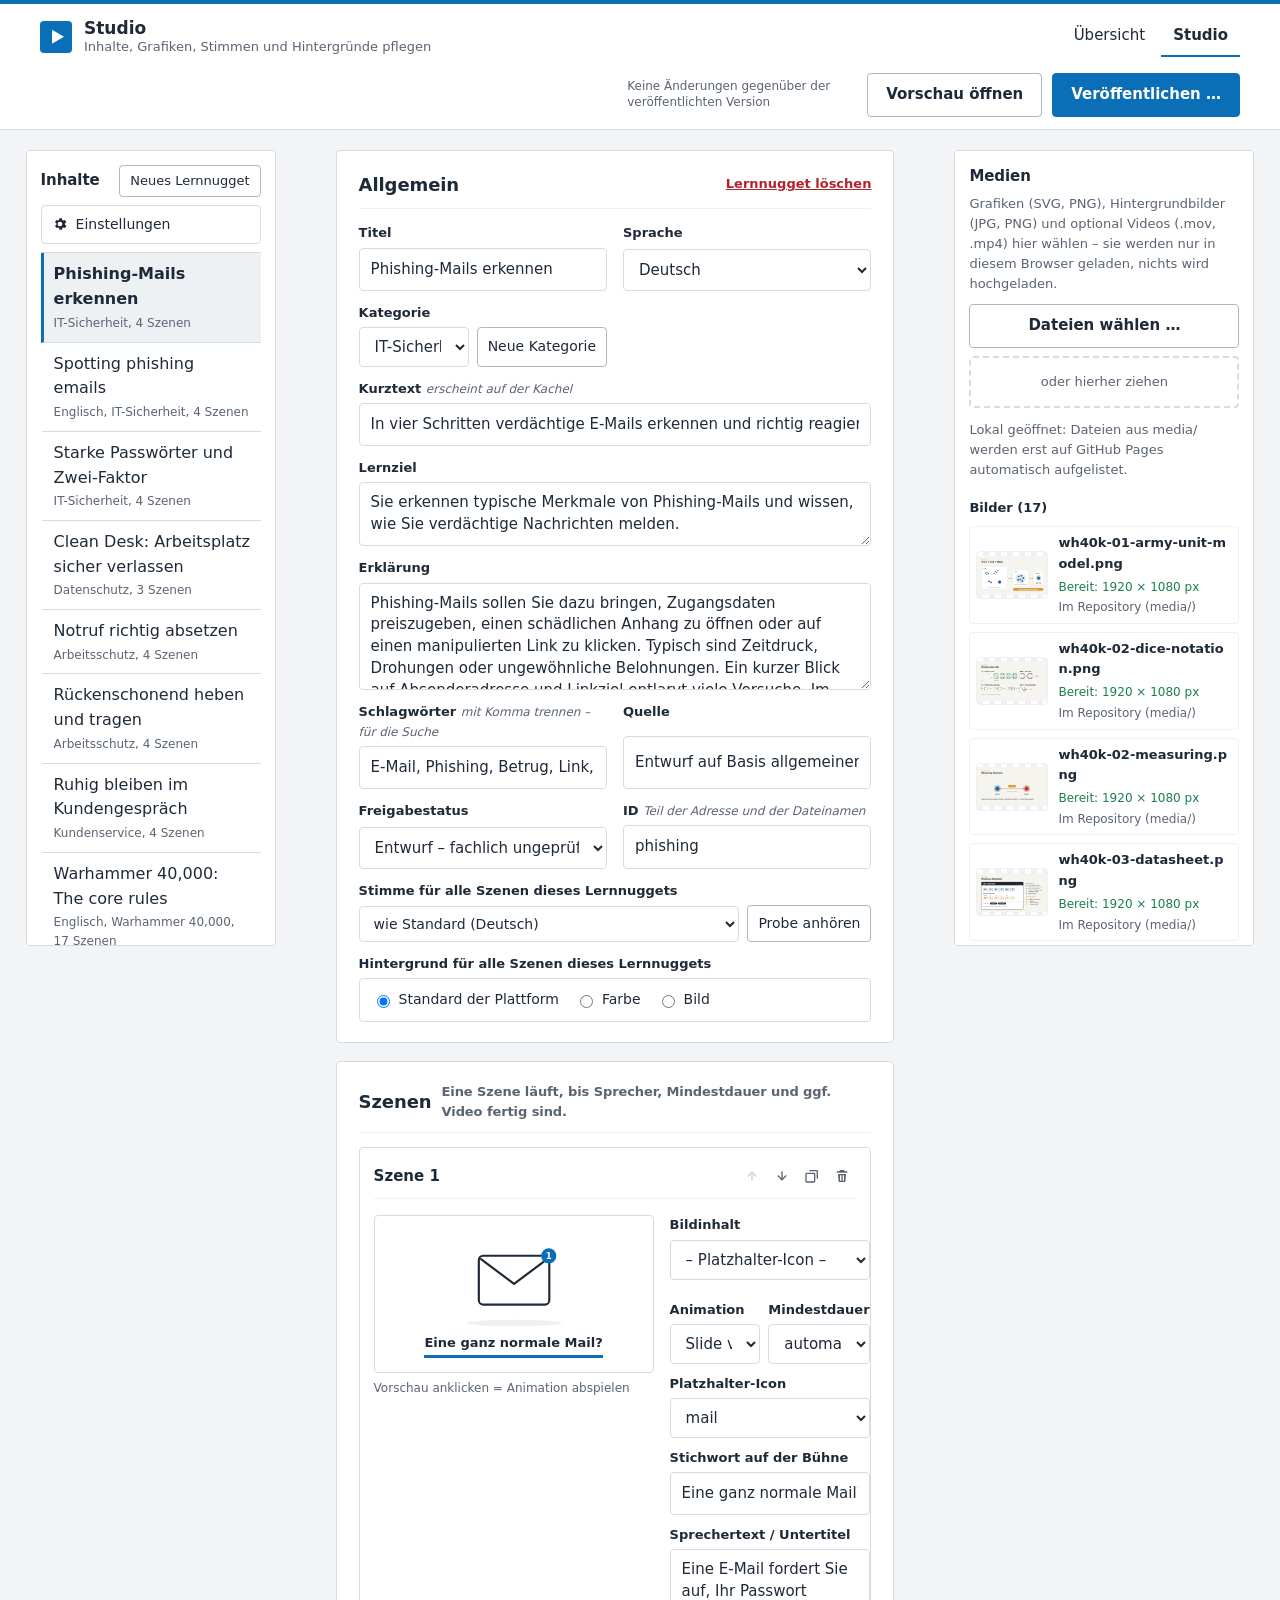
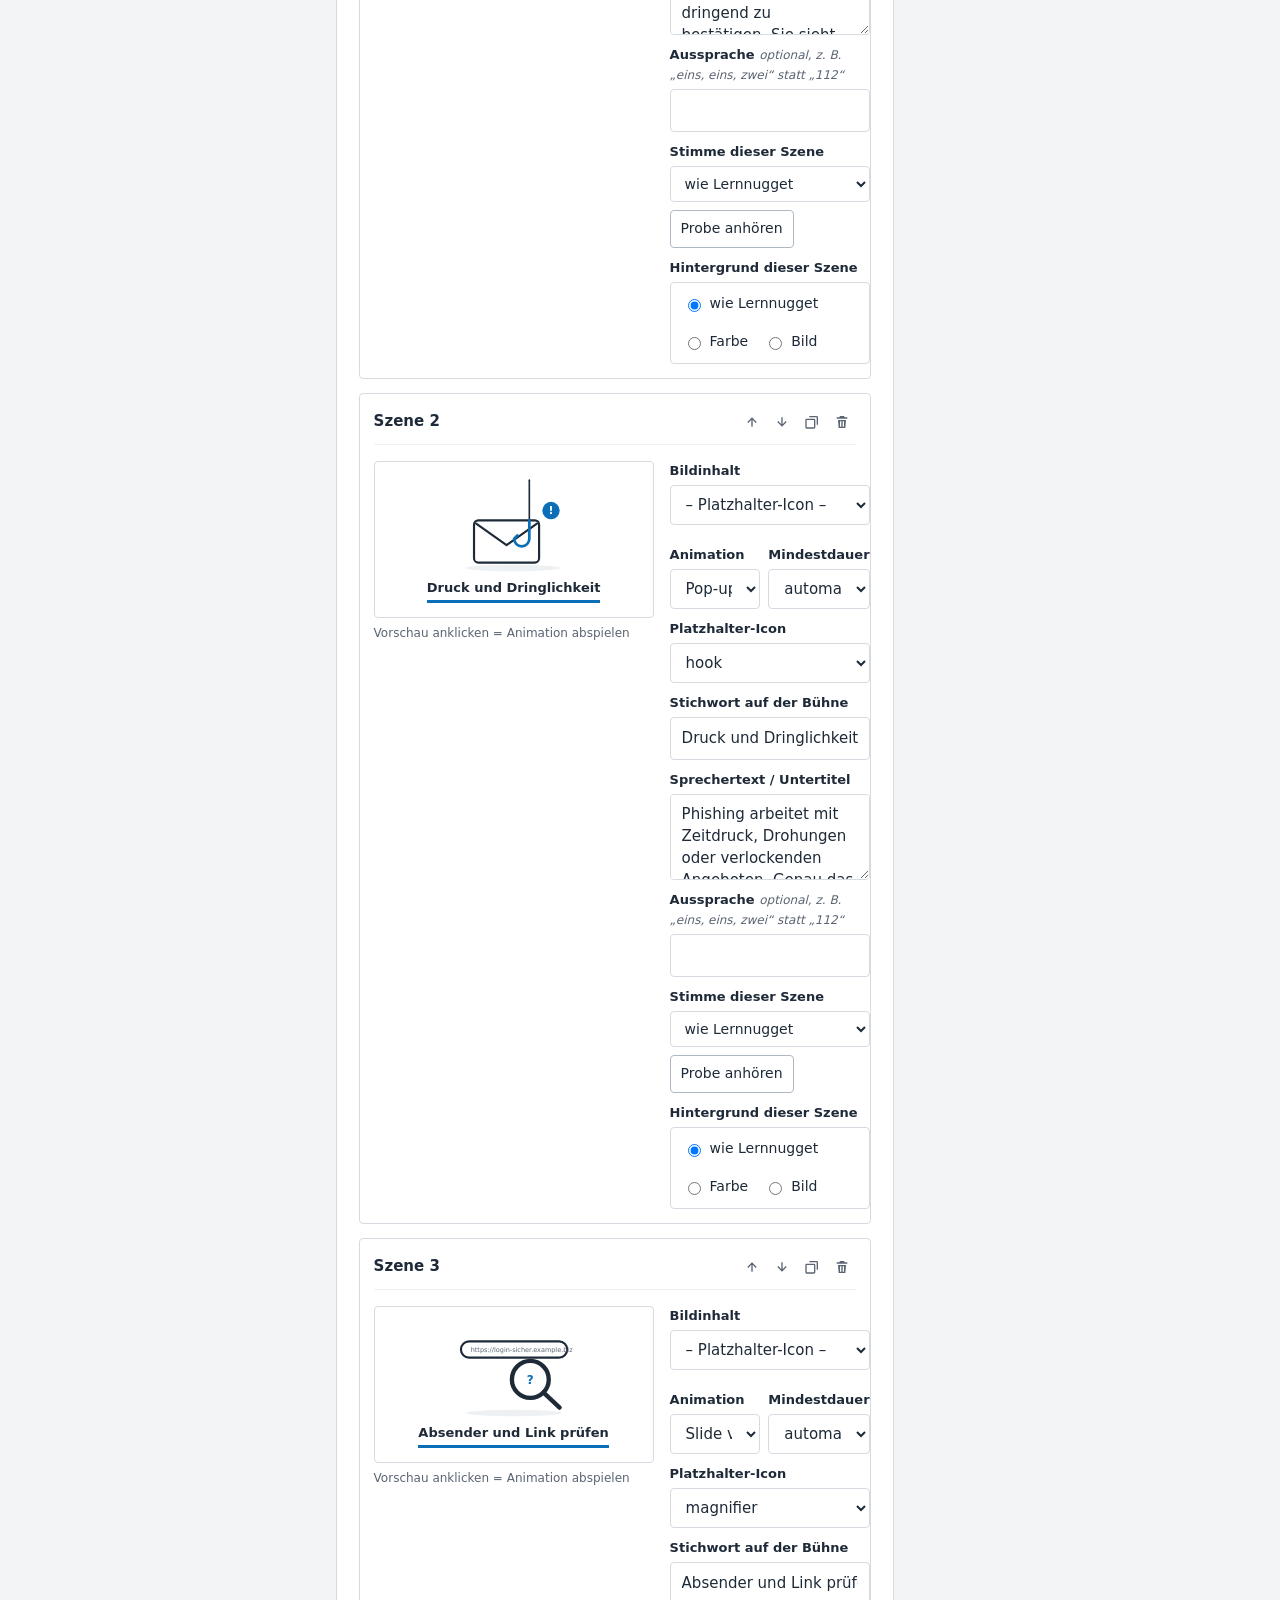
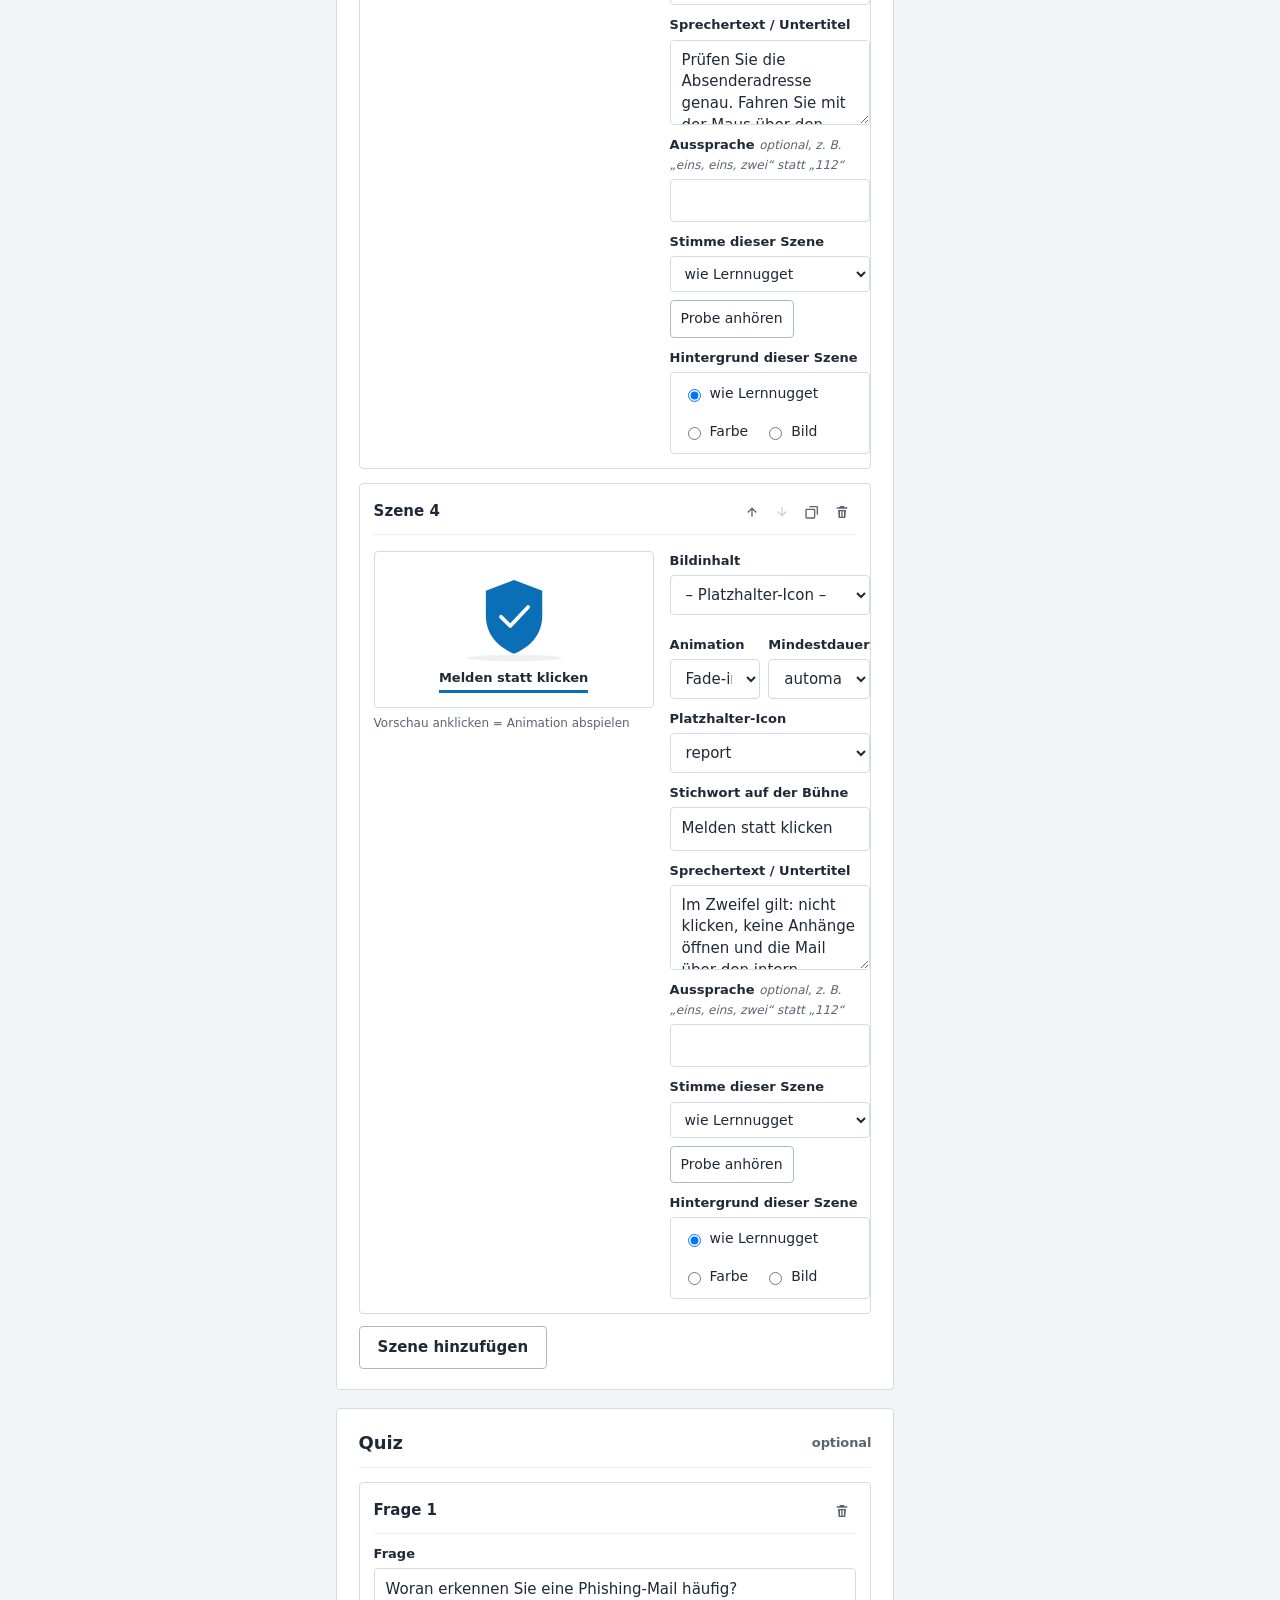
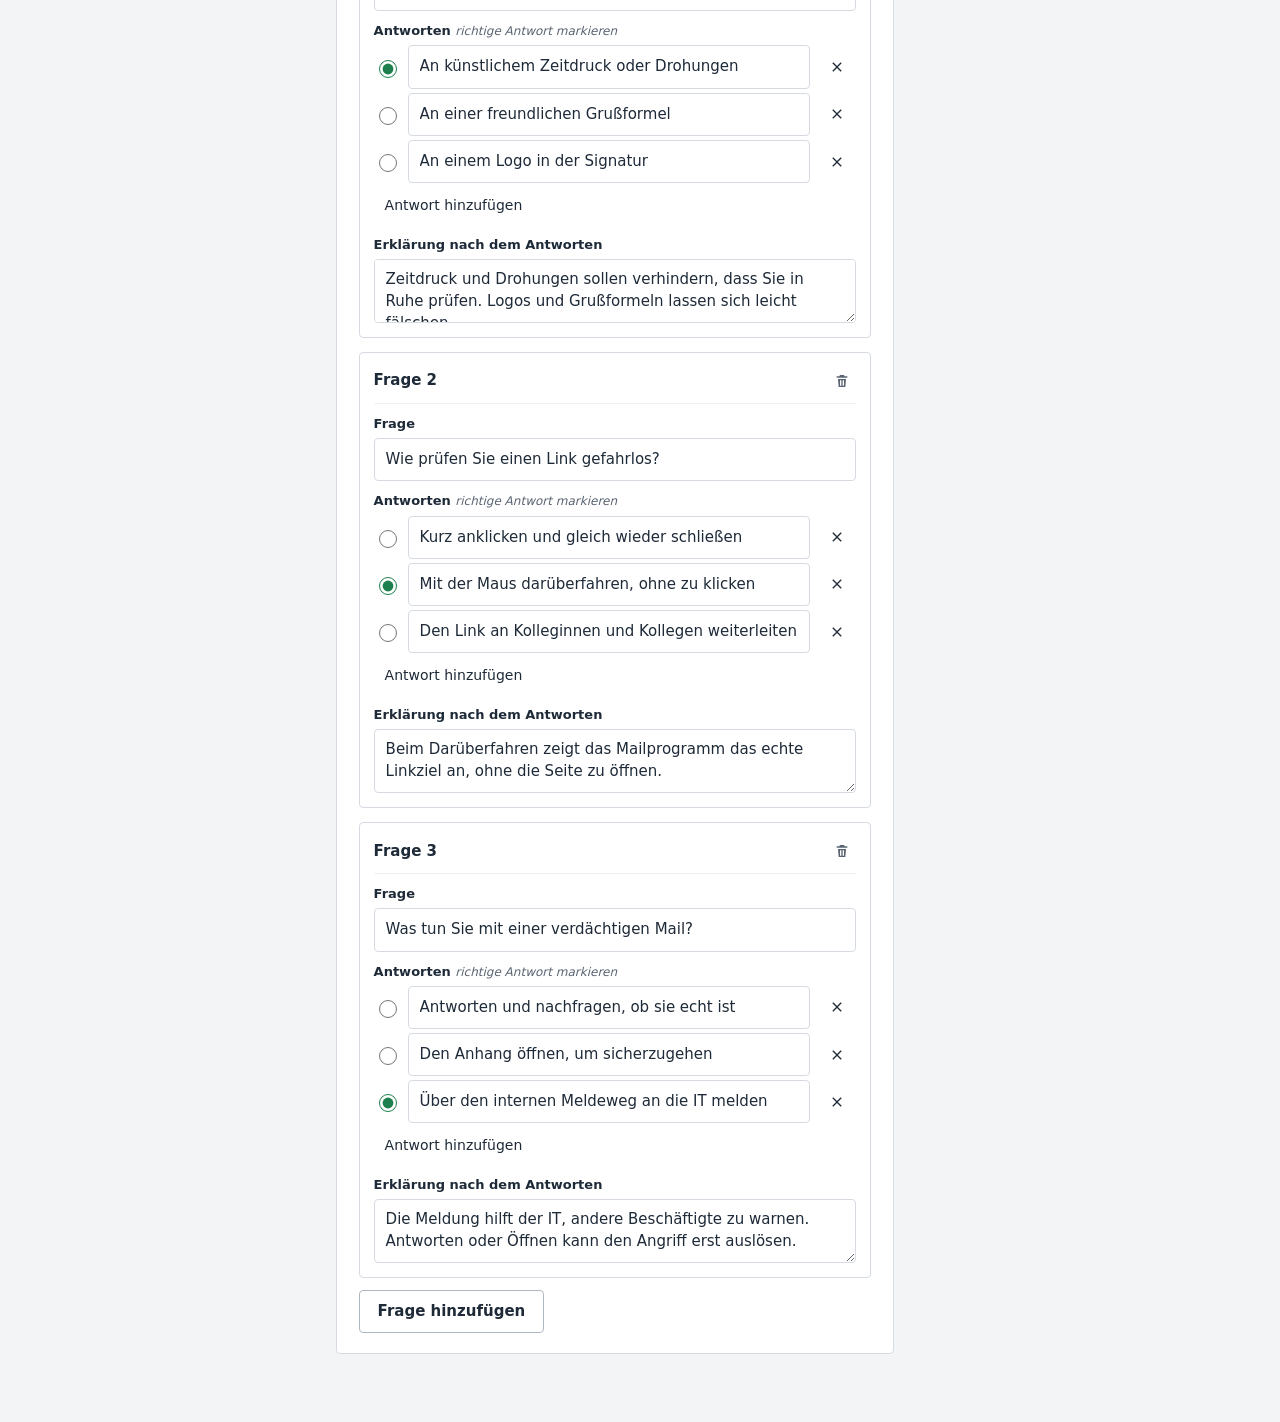
==== commit 81a44f46: "Fix: Cache-Kennung für alle Dateien, Studio-Entwürfe übernehmen neu veröffentlichte Lernnuggets auto" ====
--- a/studio.html
+++ b/studio.html
@@ -6,8 +6,8 @@
   <!-- Einzige externe Verbindung: GitHub-API (nur lesend), um die Dateien im Ordner media/ aufzulisten. -->
   <meta http-equiv="Content-Security-Policy" content="default-src 'self'; img-src 'self' data: blob:; media-src 'self' blob:; style-src 'self' 'unsafe-inline'; script-src 'self'; connect-src 'self' https://api.github.com; font-src 'self'">
   <title>Studio – Lernnuggets</title>
-  <link rel="stylesheet" href="assets/style.css">
-  <link rel="stylesheet" href="assets/studio.css">
+  <link rel="stylesheet" href="assets/style.css?v=__BUILD__">
+  <link rel="stylesheet" href="assets/studio.css?v=__BUILD__">
 </head>
 <body class="studio">
   <header class="topbar">
@@ -56,11 +56,11 @@
     </form>
   </dialog>
 
-  <script src="data/inhalte.js"></script>
-  <script src="assets/icons.js"></script>
-  <script src="assets/szene.js"></script>
-  <script src="assets/stimmen.js"></script>
-  <script src="audio/stimmen/index.js"></script>
-  <script src="assets/studio.js"></script>
+  <script src="data/inhalte.js?v=__BUILD__"></script>
+  <script src="assets/icons.js?v=__BUILD__"></script>
+  <script src="assets/szene.js?v=__BUILD__"></script>
+  <script src="assets/stimmen.js?v=__BUILD__"></script>
+  <script src="audio/stimmen/index.js?v=__BUILD__"></script>
+  <script src="assets/studio.js?v=__BUILD__"></script>
 </body>
 </html>
--- a/assets/style.css
+++ b/assets/style.css
@@ -302,3 +302,11 @@
 
 .tag.lang { border-color: var(--ink); color: var(--ink); font-weight: 600; }
 .card-foot .meta { flex-wrap: nowrap; }
+
+/* Vollbild-Grafiken (fertige Erklärgrafiken mit eigenem Titel) */
+.stage.vollbild .stage-inner { padding: 0; grid-template-rows: minmax(0, 1fr); }
+.stage.vollbild .stage-visual { width: 100%; height: 100%; }
+.stage.vollbild .stage-word { display: none; }
+.stage.vollbild .stage-count { background: rgba(255, 255, 255, .88); padding: 1px 7px; border-radius: 2px; top: auto; bottom: 10px; left: auto; right: 12px; }
+.card-thumb.vollbild .grafik-wrap { width: 100%; height: 100%; }
+.card-thumb.vollbild .scene-grafik { width: 100%; height: 100%; object-fit: cover; object-position: top left; }
--- a/assets/studio.css
+++ b/assets/studio.css
@@ -133,3 +133,6 @@
 #btn-new { border: 1px solid var(--line-strong); background: var(--surface); padding: 5px 10px; font-size: 13px; }
 .inline .btn { padding: 6px 10px; font-size: 14px; font-weight: 500; }
 .inline > select { min-width: 0; }
+.mini-stage.vollbild { padding: 0; grid-template-rows: minmax(0, 1fr); }
+.mini-stage.vollbild .mini-visual { width: 100%; }
+.mini-stage.vollbild .mini-word { display: none; }
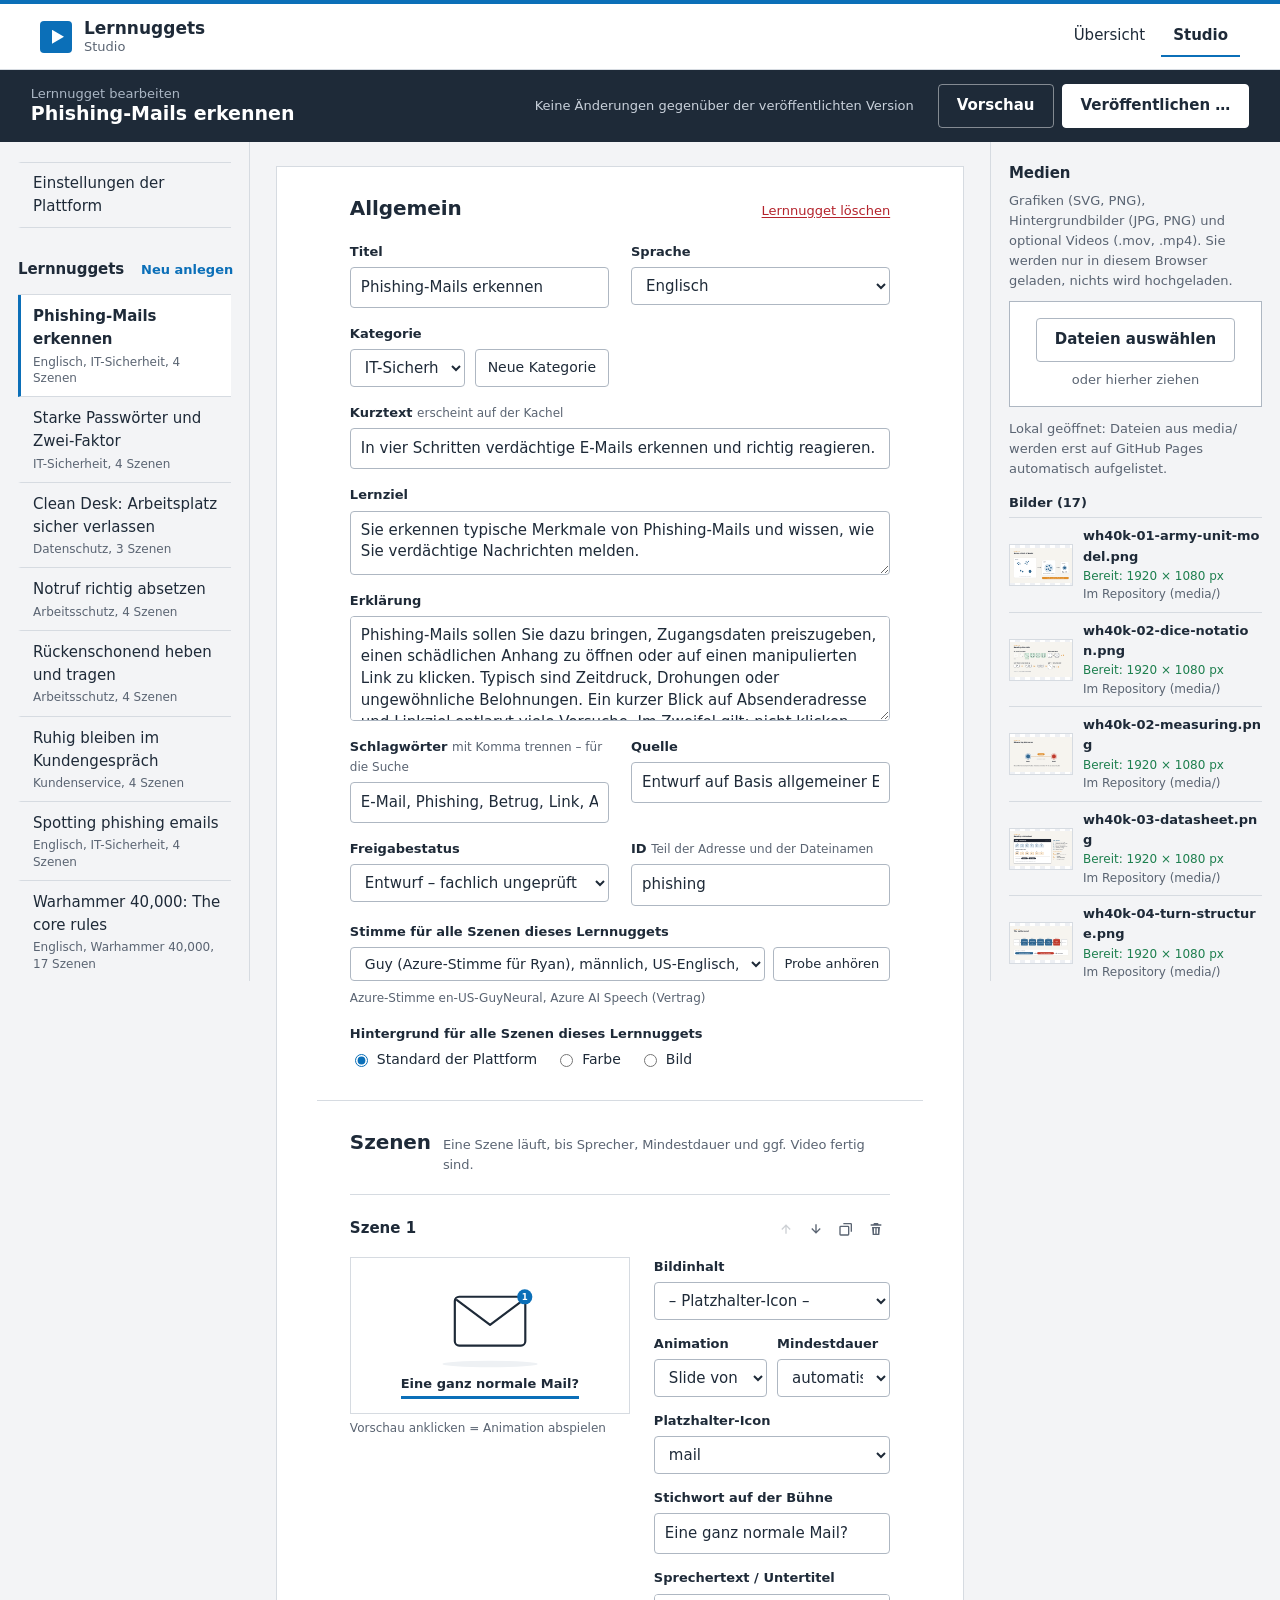
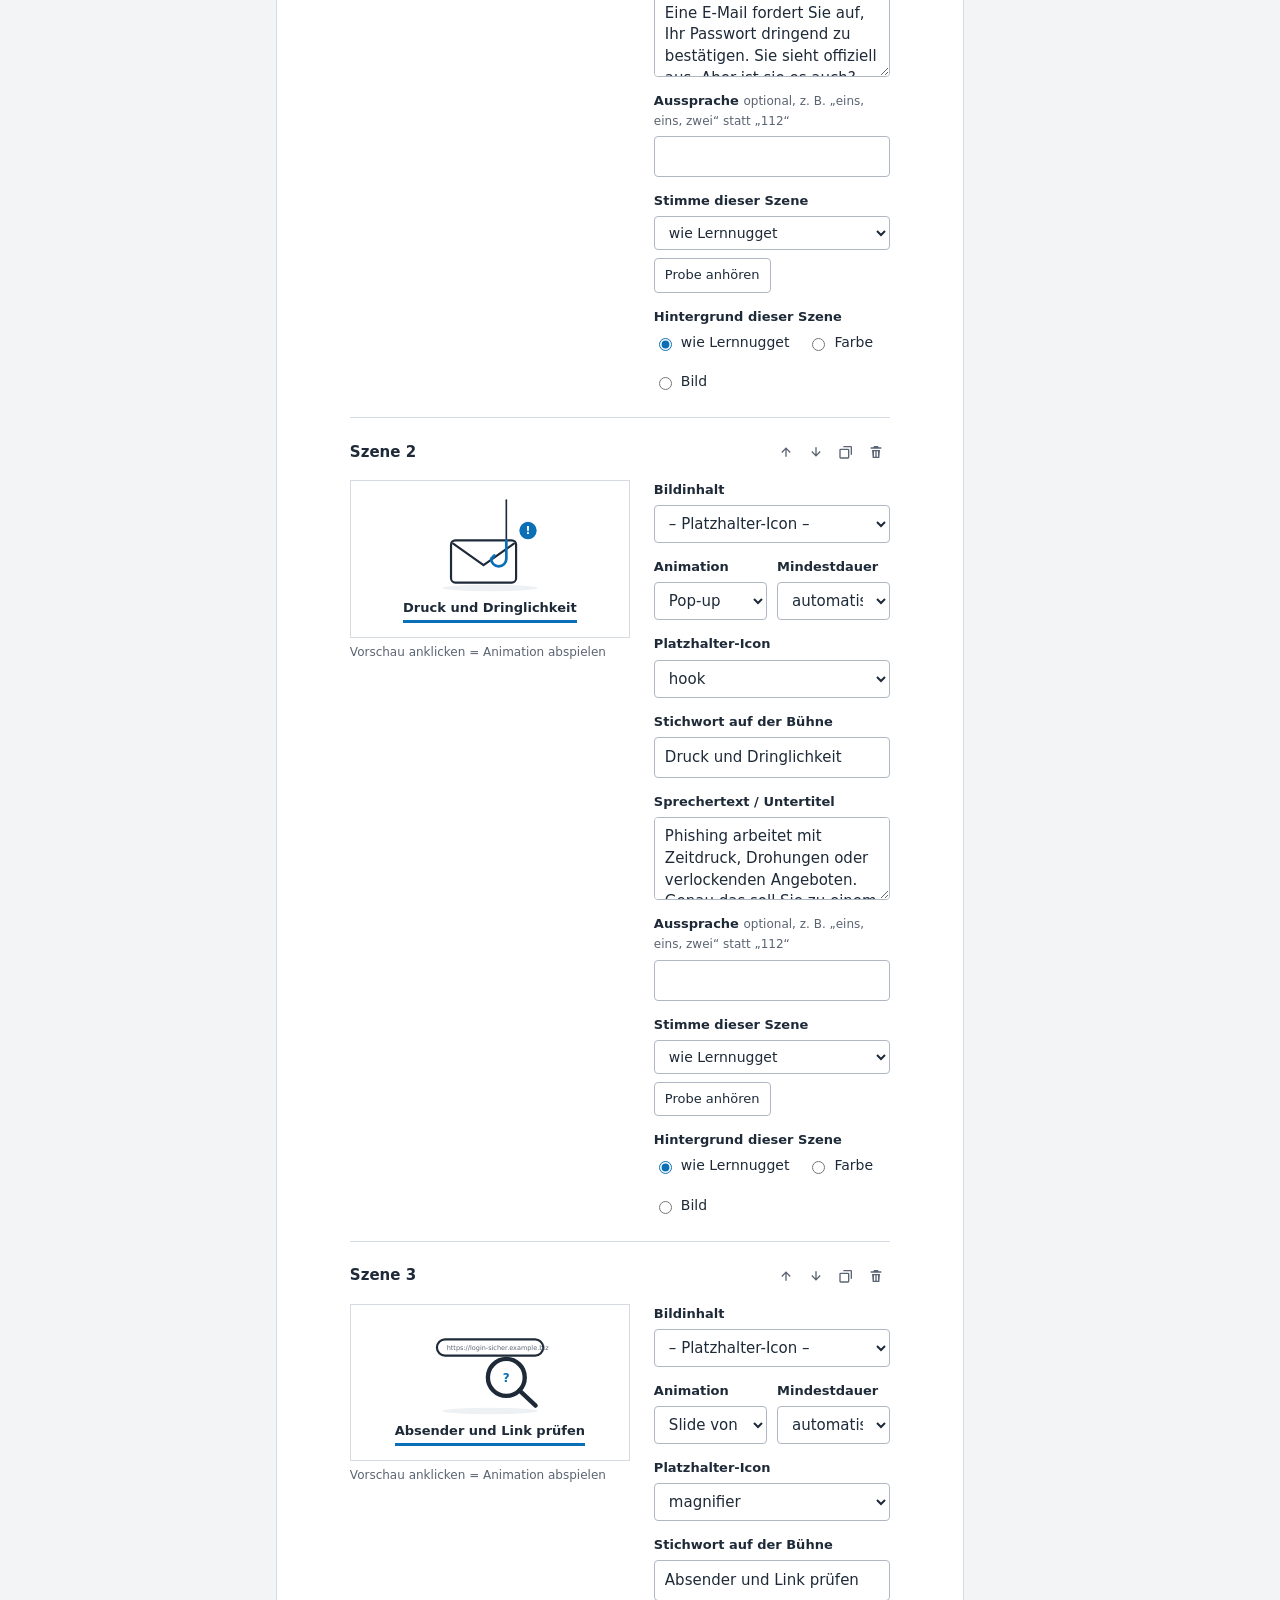
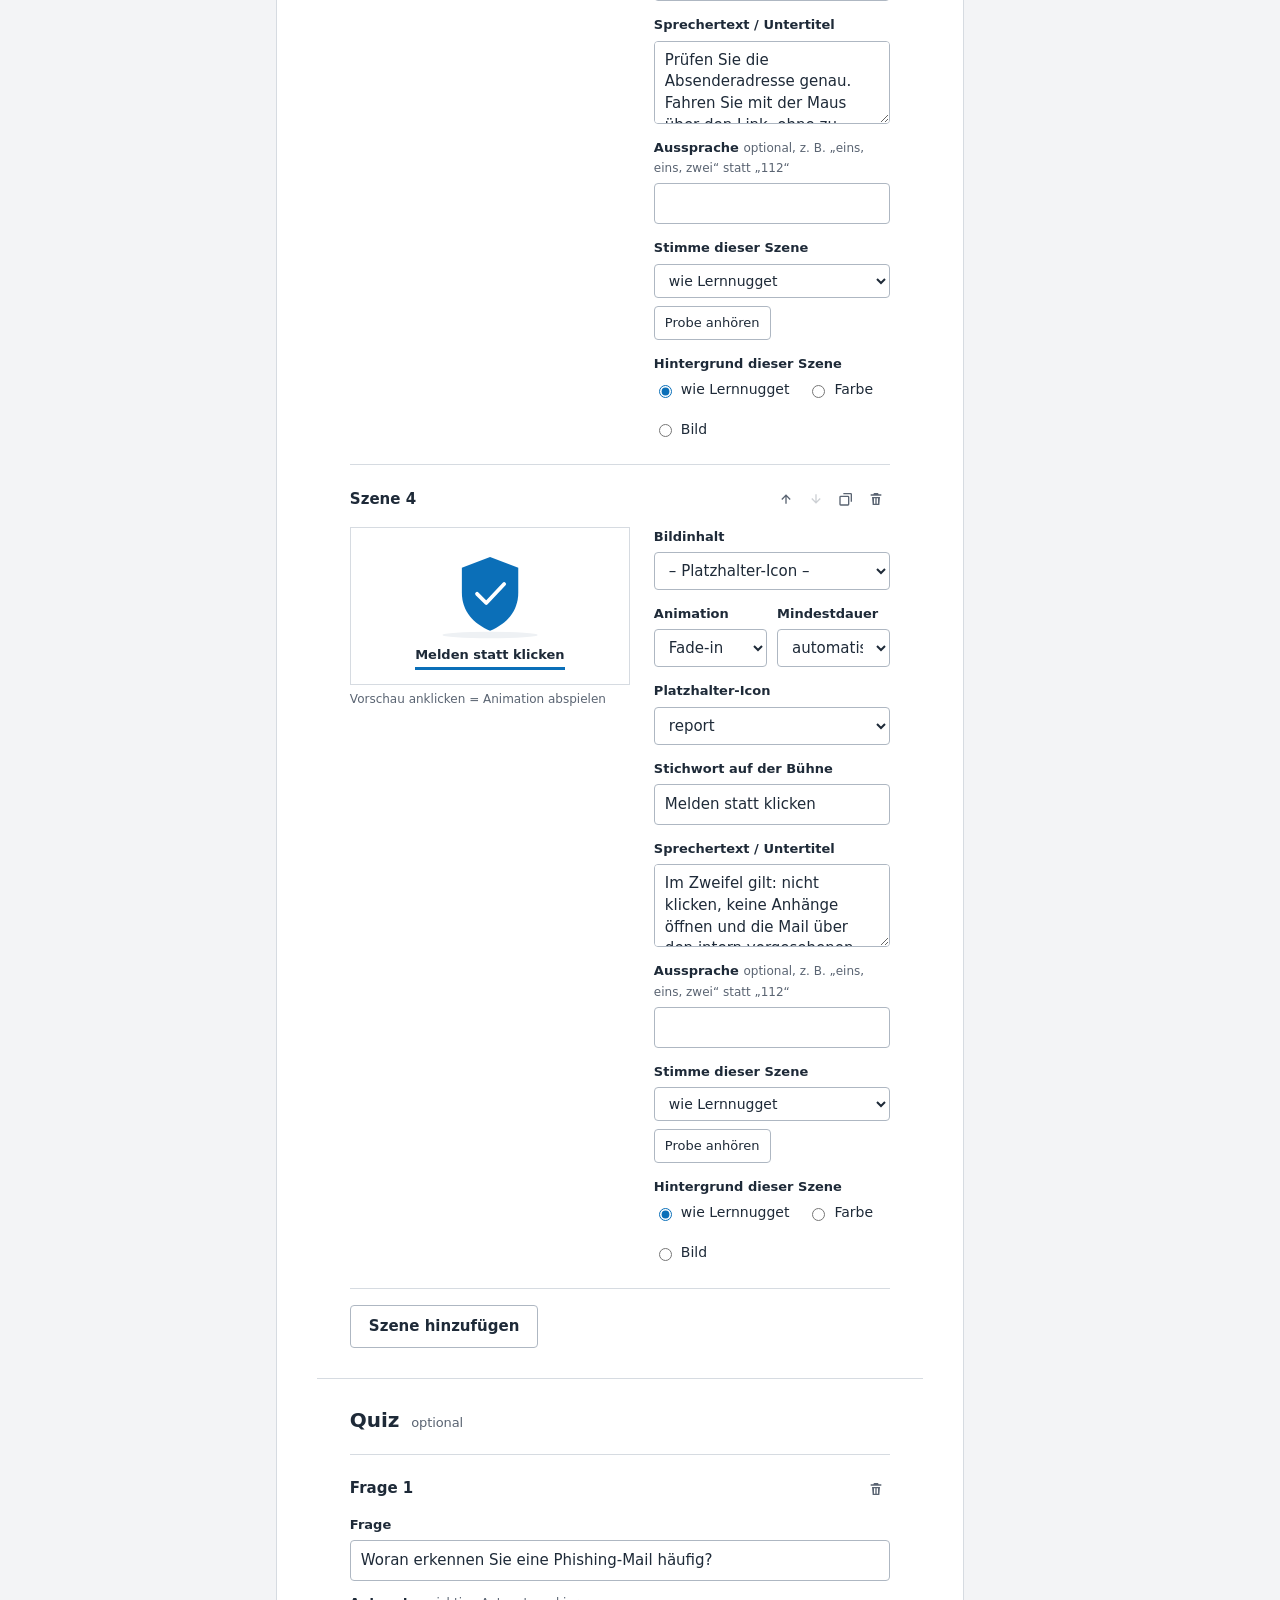
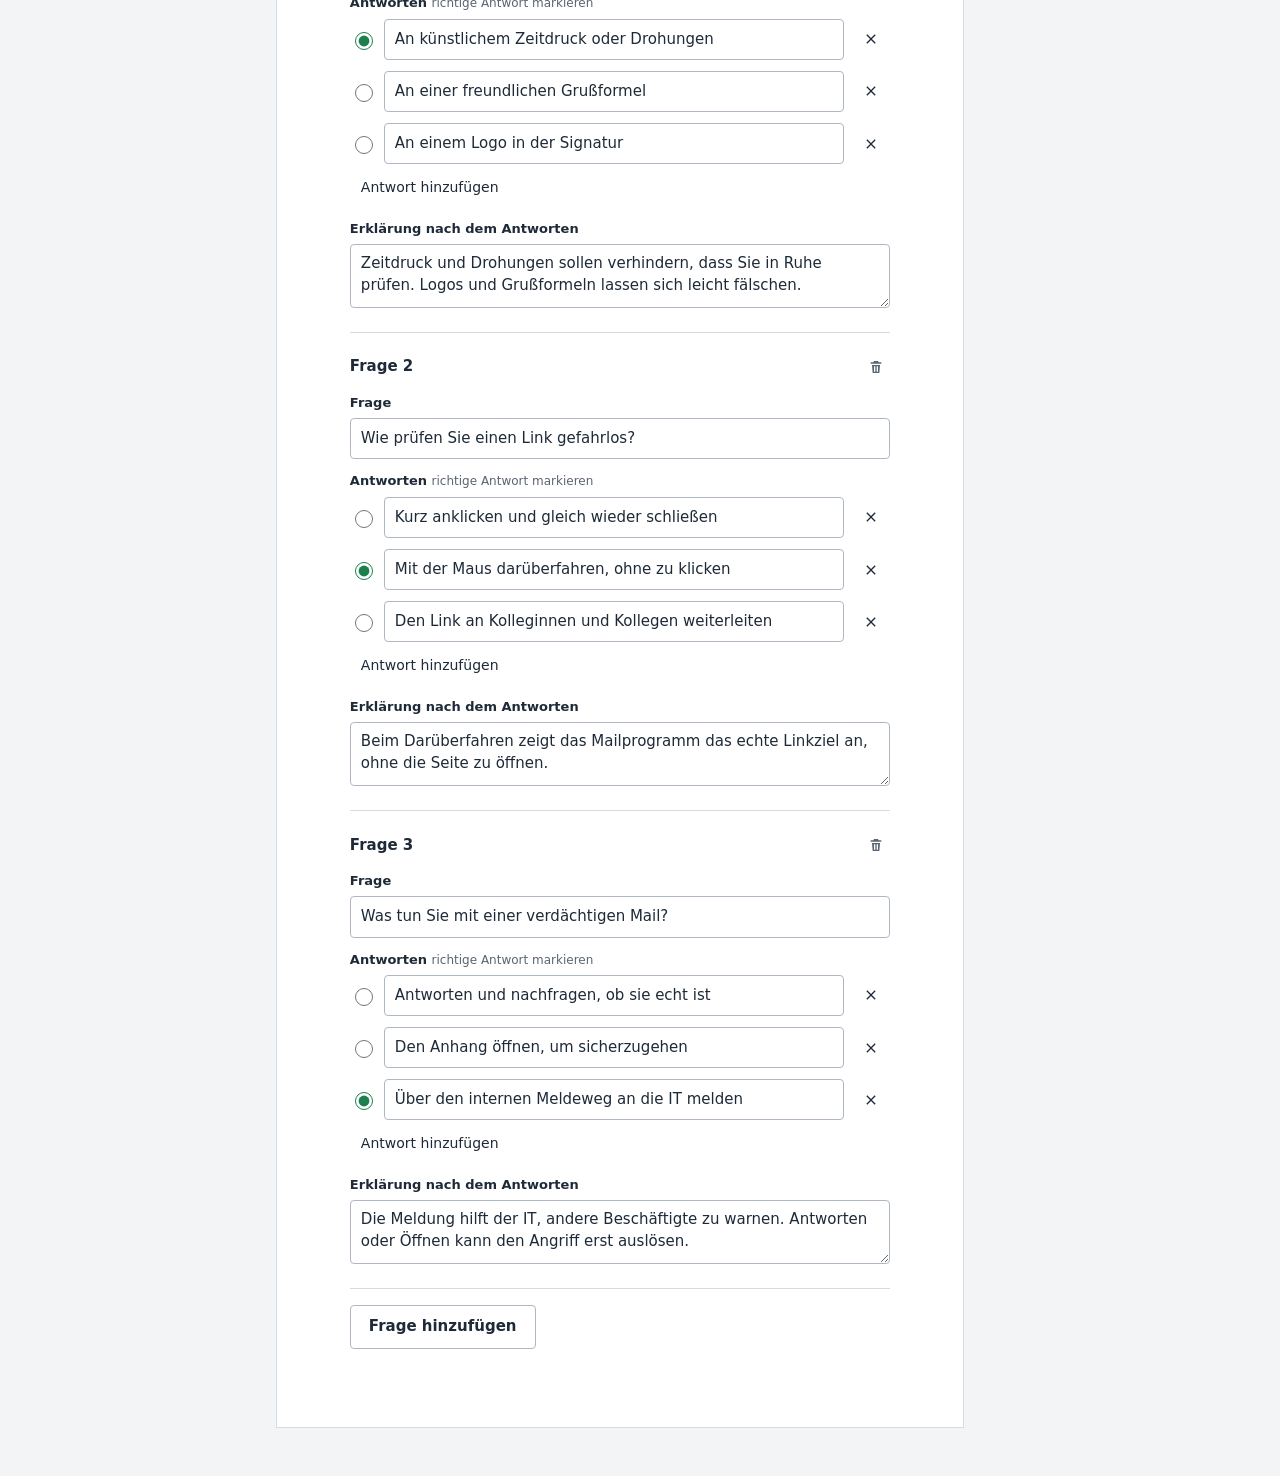
==== commit 3279cb6c: "Prototyp 0.7: eigener Server mit Konten (Admin/Support/Anwender), öffentlich teilbare Lernnuggets, S" ====
--- a/studio.html
+++ b/studio.html
@@ -3,7 +3,7 @@
 <head>
   <meta charset="utf-8">
   <meta name="viewport" content="width=device-width, initial-scale=1">
-  <!-- Einzige externe Verbindung: GitHub-API (nur lesend), um die Dateien im Ordner media/ aufzulisten. -->
+  <!-- connect-src: eigener Server (Speichern, Hochladen) bzw. GitHub-API (nur lesend: Dateien in media/ auflisten). -->
   <meta http-equiv="Content-Security-Policy" content="default-src 'self'; img-src 'self' data: blob:; media-src 'self' blob:; style-src 'self' 'unsafe-inline'; script-src 'self'; connect-src 'self' https://api.github.com; font-src 'self'">
   <title>Studio – Lernnuggets</title>
   <link rel="stylesheet" href="assets/style.css?v=__BUILD__">
@@ -13,23 +13,30 @@
   <header class="topbar">
     <a href="index.html" class="brand" aria-label="Zur Lernplattform">
       <span class="brand-mark" aria-hidden="true"></span>
-      <span class="brand-text"><strong>Studio</strong><small>Inhalte, Grafiken, Stimmen und Hintergründe pflegen</small></span>
+      <span class="brand-text"><strong>Lernnuggets</strong><small>Studio</small></span>
     </a>
     <nav class="topnav" aria-label="Hauptnavigation">
       <a href="index.html">Übersicht</a>
       <a href="studio.html" aria-current="page">Studio</a>
     </nav>
-    <div class="top-actions">
-      <span class="save-state" id="save-state" aria-live="polite"></span>
-      <button class="btn ghost" id="btn-preview">Vorschau öffnen</button>
-      <button class="btn" id="btn-export">Veröffentlichen …</button>
+  </header>
+
+  <div class="studio-bar">
+    <div class="bar-title">
+      <span id="bar-kontext">Studio</span>
+      <strong id="bar-name">Inhalte</strong>
     </div>
-  </header>
+    <span class="save-state" id="save-state" aria-live="polite"></span>
+    <div class="bar-actions">
+      <button class="btn on-dark ghost" id="btn-preview">Vorschau</button>
+      <button class="btn on-dark" id="btn-export">Veröffentlichen …</button>
+    </div>
+  </div>
 
   <div class="studio-layout">
     <nav class="studio-nav" aria-label="Lernnuggets">
-      <div class="nav-head"><h2>Inhalte</h2><button class="ctrl" id="btn-new">Neues Lernnugget</button></div>
-      <button class="settings-btn" id="btn-settings"><svg viewBox="0 0 24 24" aria-hidden="true"><path d="M19.4 13a7.5 7.5 0 0 0 0-2l2.1-1.6-2-3.5-2.5 1a7.4 7.4 0 0 0-1.7-1L15 3.3h-4l-.4 2.6a7.4 7.4 0 0 0-1.7 1l-2.5-1-2 3.5L6.6 11a7.5 7.5 0 0 0 0 2l-2.1 1.6 2 3.5 2.5-1a7.4 7.4 0 0 0 1.7 1l.4 2.6h4l.4-2.6a7.4 7.4 0 0 0 1.7-1l2.5 1 2-3.5zM12 15.5a3.5 3.5 0 1 1 0-7 3.5 3.5 0 0 1 0 7z"/></svg>Einstellungen</button>
+      <button class="nav-item settings-btn" id="btn-settings">Einstellungen der Plattform</button>
+      <div class="nav-head"><h2>Lernnuggets</h2><button class="ctrl" id="btn-new" title="Neues Lernnugget anlegen">Neu anlegen</button></div>
       <ul id="nugget-list"></ul>
       <div class="nav-foot">
         <button class="linkbtn" id="btn-reset">Entwurf verwerfen</button>
@@ -40,9 +47,11 @@
 
     <aside class="media-lib" aria-labelledby="lib-h">
       <h2 id="lib-h">Medien</h2>
-      <p class="small">Grafiken (SVG, PNG), Hintergrundbilder (JPG, PNG) und optional Videos (.mov, .mp4) hier wählen – sie werden nur in diesem Browser geladen, nichts wird hochgeladen.</p>
-      <label class="btn ghost file-btn">Dateien wählen …<input type="file" id="file-in" accept=".svg,.png,.jpg,.jpeg,.webp,.mov,.mp4,.m4v,.webm,image/*,video/*" multiple hidden></label>
-      <div class="drop" id="drop">oder hierher ziehen</div>
+      <p class="small" id="lib-text">Grafiken (SVG, PNG), Hintergrundbilder (JPG, PNG) und optional Videos (.mov, .mp4). Sie werden nur in diesem Browser geladen, nichts wird hochgeladen.</p>
+      <div class="drop" id="drop">
+        <label class="btn ghost file-btn">Dateien auswählen<input type="file" id="file-in" accept=".svg,.png,.jpg,.jpeg,.webp,.mov,.mp4,.m4v,.webm,image/*,video/*" multiple hidden></label>
+        <span>oder hierher ziehen</span>
+      </div>
       <p class="small" id="repo-info"></p>
       <ul id="lib-list" class="lib-list"></ul>
     </aside>
@@ -52,7 +61,7 @@
     <form method="dialog" class="dlg">
       <h2 id="dlg-h">Veröffentlichen</h2>
       <div id="dlg-body"></div>
-      <div class="dlg-actions"><button class="btn ghost" value="close">Schließen</button><button class="btn" id="btn-download" value="default" type="button">inhalte.js herunterladen</button></div>
+      <div class="dlg-actions" id="dlg-actions"><button class="btn ghost" value="close">Schließen</button><button class="btn ghost" id="btn-json" type="button">Als .json herunterladen</button><button class="btn" id="btn-copy" type="button">Inhalte kopieren</button></div>
     </form>
   </dialog>
 
--- a/assets/style.css
+++ b/assets/style.css
@@ -310,3 +310,76 @@
 .stage.vollbild .stage-count { background: rgba(255, 255, 255, .88); padding: 1px 7px; border-radius: 2px; top: auto; bottom: 10px; left: auto; right: 12px; }
 .card-thumb.vollbild .grafik-wrap { width: 100%; height: 100%; }
 .card-thumb.vollbild .scene-grafik { width: 100%; height: 100%; object-fit: cover; object-position: top left; }
+
+/* ---------- Eigener Server: Kontomenü in der Kopfzeile ---------- */
+.topbar:has(.konto-menu) { justify-content: flex-start; }
+.topbar:has(.konto-menu) .topnav { margin-left: auto; }
+.konto-menu { display: flex; align-items: center; gap: 6px; padding-left: 14px; margin-left: 6px; border-left: 1px solid var(--line); }
+.konto-menu form { margin: 0; }
+.konto-name { display: flex; align-items: center; gap: 9px; text-decoration: none; color: var(--ink); padding: 4px 8px 4px 4px; border-radius: var(--radius); }
+.konto-name:hover { background: var(--soft); }
+.konto-name > span:last-child { display: flex; flex-direction: column; line-height: 1.2; }
+.konto-name strong { font-size: 14px; font-weight: 600; }
+.konto-name small { font-size: 12px; color: var(--ink-2); }
+.konto-initial { width: 30px; height: 30px; border-radius: 50%; background: var(--band); color: #fff; display: grid; place-items: center; font-size: 13px; font-weight: 600; flex: none; }
+@media (max-width: 720px) { .konto-name > span:last-child { display: none; } .konto-menu { padding-left: 8px; } }
+
+/* ---------- Anmelden, Mein Konto, Konten ---------- */
+.konto-main { max-width: 760px; }
+.konto-main.breit { max-width: 1200px; }
+.band { background: var(--band); color: #fff; padding: 36px 0 32px; margin-bottom: 28px; box-shadow: 0 0 0 100vmax var(--band); clip-path: inset(0 -100vmax); }
+.band h1 { margin: 0 0 6px; font-size: clamp(26px, 3.4vw, 34px); font-weight: 600; line-height: 1.2; }
+.band p { margin: 0; color: #c9d1db; max-width: 70ch; }
+.form-panel { background: var(--surface); border: 1px solid var(--line); border-radius: var(--radius); padding: 22px 24px; display: grid; gap: 14px; max-width: 440px; }
+.form-panel[hidden] { display: none; }
+.form-panel h2 { margin: 0; font-size: 17px; font-weight: 600; }
+.form-panel p { margin: 0; }
+.konto-grid { display: grid; grid-template-columns: 1fr 1fr; gap: 20px; align-items: start; }
+.konto-grid .form-panel { max-width: none; }
+@media (max-width: 720px) { .konto-grid { grid-template-columns: 1fr; } }
+.field { display: grid; gap: 4px; font-size: 14px; }
+.field > span { font-weight: 600; font-size: 13px; color: var(--ink); }
+.field .hint { font-size: 12px; color: var(--ink-2); font-weight: 400; font-style: normal; }
+.field input, .field select, .field textarea, .liste-kopf input, .tabelle select {
+  font: inherit; font-size: 15px; padding: 9px 11px; border: 1px solid var(--line-strong); border-radius: var(--radius); background: #fff; color: var(--ink); width: 100%;
+}
+.field input:focus, .field select:focus, .field textarea:focus, .liste-kopf input:focus, .tabelle select:focus { border-color: var(--accent); outline: 1px solid var(--accent); outline-offset: 0; }
+.form-actions { display: flex; gap: 10px; }
+.form-msg { margin: 0; font-size: 14px; color: var(--bad); min-height: 0; }
+.form-msg:empty { display: none; }
+.form-msg.gut { color: var(--ok); }
+.form-note { font-size: 13px; color: var(--ink-2); }
+.hinweis-statisch { background: var(--warn-bg); color: var(--warn-ink); padding: 10px 14px; margin: 16px 0 0; }
+
+.neu-konto { display: grid; grid-template-columns: 1.2fr 1fr 180px auto; gap: 12px 14px; align-items: end; padding: 0 0 24px; margin-bottom: 8px; border-bottom: 1px solid var(--line); }
+.neu-konto h2 { grid-column: 1 / -1; margin: 0; font-size: 17px; font-weight: 600; }
+.neu-konto .form-msg { grid-column: 1 / -1; }
+.neu-konto .field[hidden] { display: none; }
+@media (max-width: 860px) { .neu-konto { grid-template-columns: 1fr 1fr; } }
+@media (max-width: 520px) { .neu-konto { grid-template-columns: 1fr; } }
+
+.einmal { display: grid; grid-template-columns: minmax(0, 1fr) auto auto; gap: 12px 20px; align-items: center; background: var(--surface); border: 1px solid var(--line); border-left: 4px solid var(--ok); padding: 16px 20px; margin-bottom: 24px; }
+.einmal[hidden] { display: none; }
+.einmal p { margin: 4px 0 0; font-size: 14px; color: var(--ink-2); max-width: 70ch; }
+.einmal code { font: 600 20px/1.2 ui-monospace, Consolas, monospace; letter-spacing: .04em; background: var(--soft); padding: 8px 12px; border-radius: var(--radius); user-select: all; }
+.einmal-actions { display: flex; gap: 6px; }
+@media (max-width: 760px) { .einmal { grid-template-columns: 1fr; } }
+
+.tabelle-wrap { margin-top: 24px; overflow-x: auto; position: relative; }
+.liste-kopf { display: flex; align-items: center; justify-content: space-between; gap: 16px; margin-bottom: 10px; flex-wrap: wrap; }
+.liste-kopf h2 { margin: 0; font-size: 17px; font-weight: 600; }
+.liste-kopf input { max-width: 280px; padding: 7px 10px; font-size: 14px; }
+.tabelle { width: 100%; border-collapse: collapse; background: var(--surface); border: 1px solid var(--line); font-size: 14px; }
+.tabelle th { text-align: left; font-weight: 600; font-size: 13px; color: var(--ink-2); padding: 10px 12px; border-bottom: 1px solid var(--line-strong); background: var(--soft); white-space: nowrap; }
+.tabelle td { padding: 10px 12px; border-bottom: 1px solid var(--line); vertical-align: middle; }
+.tabelle tr:last-child td { border-bottom: 0; }
+.tabelle code { font-size: 13px; }
+.tabelle select { width: auto; padding: 5px 8px; font-size: 14px; }
+.tabelle .aktionen { white-space: nowrap; text-align: right; }
+.tabelle .aktionen .ctrl { padding: 5px 8px; font-size: 13px; }
+.tabelle .leer { color: var(--ink-2); text-align: center; padding: 24px; }
+.tabelle.klein { font-size: 13px; }
+.tabelle tr.ist-gesperrt td { color: var(--ink-2); }
+.tabelle tr.warnzeile td { background: var(--bad-bg); }
+.ctrl.gefahr { color: var(--bad); }
+.status.gesperrt { background: var(--bad-bg); color: var(--bad); }
--- a/assets/studio.css
+++ b/assets/studio.css
@@ -1,138 +1,193 @@
-/* Studio (Redaktionsoberfläche) */
-.studio .topbar { flex-wrap: wrap; }
-.studio .topnav { margin-left: 24px; }
-.studio .top-actions { margin-left: auto; }
-.save-state { max-width: 230px; line-height: 1.3; }
-.top-actions { display: flex; align-items: center; gap: 10px; flex-wrap: wrap; }
-.save-state { font-size: 12px; color: var(--ink-2); }
-.studio-layout { display: grid; grid-template-columns: 250px minmax(0, 1fr) 300px; gap: 20px; padding: 20px clamp(12px, 2vw, 28px); align-items: start; }
-@media (max-width: 1150px) { .studio-layout { grid-template-columns: 220px minmax(0, 1fr); } .media-lib { grid-column: 1 / -1; } }
-@media (max-width: 760px) { .studio-layout { grid-template-columns: 1fr; } }
+/* =========================================================
+   Studio – im gleichen klassisch-modernen Stil wie die Lernplattform:
+   ein dunkles Band trägt Kontext und Aktionen (wie der Kopfbereich der Startseite),
+   darunter drei ruhige Spalten, getrennt durch Linien statt schwebender Karten.
+   Der Editor ist ein einziges weißes Blatt; Abschnitte und Szenen sind durch Linien getrennt.
+   ========================================================= */
+body.studio { background: var(--bg); }
 
-.studio-nav, .media-lib { background: var(--surface); border-radius: var(--radius); border: 1px solid var(--line); padding: 14px; position: sticky; top: 84px; max-height: calc(100vh - 104px); overflow: auto; }
-@media (max-width: 1150px) { .media-lib { position: static; max-height: none; } }
-@media (max-width: 760px) { .studio-nav { position: static; max-height: none; } }
-.nav-head { display: flex; align-items: center; justify-content: space-between; margin-bottom: 8px; }
-.studio-nav h2, .media-lib h2 { font-size: 15px; margin: 0; }
-.media-lib h2 { margin-bottom: 6px; }
-#nugget-list { list-style: none; margin: 0; padding: 0; display: grid; border-top: 1px solid var(--line); }
-#nugget-list button { width: 100%; text-align: left; border: 0; border-bottom: 1px solid var(--line); border-left: 3px solid transparent; background: transparent; padding: 9px 10px; cursor: pointer; display: grid; gap: 2px; }
+/* ---------- Band mit Kontext und Aktionen ---------- */
+.studio-bar {
+  background: var(--band); color: #fff;
+  display: flex; align-items: center; gap: 16px 24px; flex-wrap: wrap;
+  padding: 14px clamp(16px, 2.4vw, 32px);
+}
+.bar-title { display: flex; flex-direction: column; min-width: 0; line-height: 1.25; }
+.bar-title span { font-size: 13px; color: #aab6c4; }
+.bar-title strong { font-size: 19px; font-weight: 600; white-space: nowrap; overflow: hidden; text-overflow: ellipsis; max-width: 46vw; }
+.save-state { margin-left: auto; font-size: 13px; color: #c9d1db; max-width: 380px; line-height: 1.35; text-align: right; }
+.bar-actions { display: flex; gap: 8px; }
+.btn.on-dark { background: #fff; color: var(--band); border-color: #fff; }
+.btn.on-dark:hover { filter: none; background: #e6ebf0; }
+.btn.on-dark.ghost { background: transparent; color: #fff; border-color: rgba(255, 255, 255, .45); }
+.btn.on-dark.ghost:hover { border-color: #fff; background: rgba(255, 255, 255, .08); }
+.linkbtn.on-dark { color: #fff; }
+@media (max-width: 760px) {
+  .save-state { margin-left: 0; text-align: left; flex-basis: 100%; order: 3; }
+  .bar-title strong { max-width: 80vw; }
+}
+
+/* ---------- Drei Spalten ---------- */
+.studio-layout { display: grid; grid-template-columns: 250px minmax(0, 1fr) 290px; align-items: start; }
+.studio-nav, .media-lib { position: sticky; top: 61px; max-height: calc(100vh - 61px); overflow: auto; padding: 20px 18px 28px; }
+.studio-nav { border-right: 1px solid var(--line); }
+.media-lib { border-left: 1px solid var(--line); }
+@media (max-width: 1180px) {
+  .studio-layout { grid-template-columns: 230px minmax(0, 1fr); }
+  .media-lib { grid-column: 1 / -1; position: static; max-height: none; border-left: 0; border-top: 1px solid var(--line); }
+}
+@media (max-width: 760px) {
+  .studio-layout { grid-template-columns: 1fr; }
+  .studio-nav { position: static; max-height: none; border-right: 0; border-bottom: 1px solid var(--line); }
+}
+
+/* Navigation: schlichte Liste wie die Kategorien der Startseite */
+.studio-nav h2, .media-lib h2 { font-size: 15px; font-weight: 600; margin: 0; }
+.nav-item {
+  width: 100%; text-align: left; border: 0; border-left: 3px solid transparent; background: transparent;
+  padding: 9px 10px 9px 12px; cursor: pointer; font-size: 15px; color: var(--ink);
+  border-top: 1px solid var(--line); border-bottom: 1px solid var(--line);
+}
+.nav-item:hover { background: var(--soft); }
+.nav-item[aria-current="true"] { border-left-color: var(--accent); background: var(--surface); font-weight: 600; }
+.nav-head { display: flex; align-items: center; justify-content: space-between; gap: 8px; margin: 26px 0 8px; }
+#btn-new { white-space: nowrap; font-size: 13px; padding: 5px 8px; color: var(--accent); font-weight: 600; }
+#nugget-list { list-style: none; margin: 0; padding: 0; border-top: 1px solid var(--line); }
+#nugget-list button {
+  width: 100%; text-align: left; border: 0; border-bottom: 1px solid var(--line); border-left: 3px solid transparent;
+  background: transparent; padding: 10px 10px 10px 12px; cursor: pointer; display: grid; gap: 2px; font-size: 15px; color: var(--ink);
+}
 #nugget-list button:hover { background: var(--soft); }
-#nugget-list button[aria-current="true"] { border-left-color: var(--accent); background: var(--soft); font-weight: 600; }
-#nugget-list small { color: var(--ink-2); font-size: 12px; font-weight: 400; }
-.nav-foot { margin-top: 12px; border-top: 1px solid var(--soft); padding-top: 10px; }
-.linkbtn { border: 0; background: none; color: var(--bad); cursor: pointer; font-size: 13px; padding: 0; text-decoration: underline; }
+#nugget-list button[aria-current="true"] { border-left-color: var(--accent); background: var(--surface); font-weight: 600; }
+#nugget-list small { color: var(--ink-2); font-size: 12px; font-weight: 400; line-height: 1.35; }
+.nav-foot { margin-top: 18px; }
+.linkbtn { border: 0; background: none; color: var(--bad); cursor: pointer; font-size: 13px; padding: 0; text-decoration: underline; text-underline-offset: 2px; }
 .small { font-size: 13px; color: var(--ink-2); margin: 0 0 10px; }
 
-#editor { outline: none; display: grid; gap: 18px; min-width: 0; }
-.ed-card { background: var(--surface); border: 1px solid var(--line); border-radius: var(--radius); padding: 20px 22px; }
-.ed-card > h2 { font-size: 18px; font-weight: 600; margin: 0 0 14px; padding-bottom: 10px; border-bottom: 1px solid var(--soft); display: flex; align-items: center; justify-content: space-between; gap: 10px; }
-.fgrid { display: grid; grid-template-columns: 1fr 1fr; gap: 12px 16px; }
+/* ---------- Editor: ein Blatt, Abschnitte durch Linien getrennt ---------- */
+#editor { outline: none; min-width: 0; background: var(--surface); margin: 24px clamp(12px, 2vw, 28px) 48px; border: 1px solid var(--line); }
+.ed-card { padding: 26px clamp(18px, 2.6vw, 34px) 30px; border-top: 1px solid var(--line); }
+.ed-card:first-child { border-top: 0; }
+.ed-card > h2 { font-size: 20px; font-weight: 600; margin: 0 0 18px; display: flex; align-items: baseline; justify-content: space-between; gap: 12px; flex-wrap: wrap; }
+.ed-card > h2 .small { font-size: 13px; font-weight: 400; margin: 0; flex: 1; }
+.ed-card > h2 .linkbtn { font-size: 13px; font-weight: 400; }
+.fgrid { display: grid; grid-template-columns: 1fr 1fr; gap: 16px 22px; }
 .fgrid .full { grid-column: 1 / -1; }
 @media (max-width: 760px) { .fgrid { grid-template-columns: 1fr; } }
-.field { display: grid; gap: 4px; font-size: 14px; }
+
+.field { display: grid; gap: 5px; font-size: 14px; align-content: start; }
 .field > span { font-weight: 600; color: var(--ink); font-size: 13px; }
-.field input, .field textarea, .field select {
-  font: inherit; font-size: 15px; padding: 9px 11px; border: 1px solid var(--line); border-radius: var(--radius); background: #fff; color: var(--ink); width: 100%;
+.field .hint { font-size: 12px; color: var(--ink-2); font-weight: 400; font-style: normal; }
+.field input:not([type="radio"]):not([type="checkbox"]):not([type="color"]), .field textarea, .field select {
+  font: inherit; font-size: 15px; padding: 8px 10px; border: 1px solid var(--line-strong); border-radius: var(--radius); background: #fff; color: var(--ink); width: 100%;
 }
 .field textarea { resize: vertical; min-height: 64px; line-height: 1.45; }
 .field input:focus, .field textarea:focus, .field select:focus { border-color: var(--accent); outline: 1px solid var(--accent); outline-offset: 0; }
-.field .hint { font-size: 12px; color: var(--ink-2); font-weight: 400; }
-.inline { display: flex; gap: 8px; }
-.inline > * { flex: 1; }
+.inline { display: flex; gap: 10px; }
+.inline > * { flex: 1; min-width: 0; }
 .inline > button { flex: none; }
+.inline .btn { padding: 6px 12px; font-size: 14px; font-weight: 500; }
+.check { display: flex; gap: 8px; align-items: center; font-weight: 400; font-size: 15px; cursor: pointer; }
+.check input { width: 18px; height: 18px; accent-color: var(--accent); }
+.teilen code { background: var(--soft); padding: 1px 6px; border-radius: 2px; font-size: 13px; user-select: all; }
 
-.scenes { display: grid; gap: 14px; }
-.scene { border: 1px solid var(--line); border-radius: var(--radius); padding: 14px; display: grid; grid-template-columns: 220px minmax(0, 1fr); gap: 16px; }
-@media (max-width: 900px) { .scene { grid-template-columns: 1fr; } }
+/* ---------- Szenen und Quizfragen: Zeilen, durch Linien getrennt ---------- */
+.scenes { display: grid; border-top: 1px solid var(--line); }
+.scene, .qedit { display: grid; grid-template-columns: 280px minmax(0, 1fr); gap: 14px 24px; padding: 20px 0 24px; border-bottom: 1px solid var(--line); }
+.qedit { grid-template-columns: minmax(0, 1fr); gap: 12px; }
+@media (max-width: 980px) { .scene { grid-template-columns: 1fr; } }
 .scene-head { grid-column: 1 / -1; display: flex; align-items: center; justify-content: space-between; gap: 8px; }
-.scene-head strong { font-size: 15px; }
+.scene-head strong { font-size: 15px; font-weight: 600; }
 .scene-tools { display: flex; gap: 2px; }
 .scene-tools button { border: 1px solid transparent; background: transparent; cursor: pointer; border-radius: var(--radius); padding: 5px; display: inline-grid; place-items: center; color: var(--ink-2); }
 .scene-tools button svg { width: 16px; height: 16px; fill: currentColor; }
 .scene-tools button:hover { background: var(--soft); color: var(--ink); border-color: var(--line); }
-.scene-tools button:disabled { opacity: .3; cursor: default; }
-.scene-prev { background: #fff; border: 1px solid var(--soft); border-radius: var(--radius); aspect-ratio: 16 / 9; display: grid; place-items: center; overflow: hidden; cursor: pointer; position: relative; }
-.scene-prev svg { width: 70%; height: auto; }
-.scene-prev video { width: 100%; height: 100%; object-fit: contain; }
-.scene-prev .badge { position: absolute; left: 6px; bottom: 6px; font-size: 11px; background: rgba(31, 36, 48, .78); color: #fff; padding: 2px 6px; border-radius: var(--radius); }
-.scene-fields { display: grid; gap: 10px; min-width: 0; }
-.warn { font-size: 13px; background: var(--bad-bg); color: #7a1219; border-left: 3px solid var(--bad); padding: 8px 10px; }
-.ok-note { font-size: 13px; background: var(--ok-bg); color: #13502f; border-left: 3px solid var(--ok); padding: 8px 10px; }
-.add-row { display: flex; gap: 8px; flex-wrap: wrap; }
+.scene-tools button:disabled { opacity: .3; cursor: default; background: transparent; border-color: transparent; }
+.scene-left { display: grid; gap: 6px; align-content: start; }
+.scene-fields { display: grid; gap: 14px; min-width: 0; }
+.add-row { display: flex; gap: 8px; flex-wrap: wrap; margin-top: 16px !important; }
 
-.qedit { border: 1px solid var(--line); border-radius: var(--radius); padding: 14px; display: grid; gap: 10px; }
-.ans { display: grid; grid-template-columns: auto 1fr auto; gap: 8px; align-items: center; }
-.ans input[type="radio"] { width: 18px; height: 18px; accent-color: var(--ok); }
+.warn { font-size: 13px; background: var(--bad-bg); color: #7a1219; border-left: 3px solid var(--bad); padding: 8px 12px; }
+.warn ul { margin: 6px 0 0; padding-left: 18px; }
+.ok-note { font-size: 13px; background: var(--ok-bg); color: #13502f; border-left: 3px solid var(--ok); padding: 8px 12px; }
+.warn-slot:empty { display: none; }
+.hint-line { font-size: 12px; color: var(--ink-2); margin: 0; line-height: 1.45; }
 
-.file-btn { cursor: pointer; width: 100%; justify-content: center; }
-.drop { border: 2px dashed var(--line); border-radius: var(--radius); padding: 14px; text-align: center; color: var(--ink-2); font-size: 13px; margin: 8px 0 12px; }
-.drop.over { border-color: var(--accent); background: color-mix(in srgb, var(--accent) 8%, transparent); }
-.lib-list { list-style: none; margin: 0; padding: 0; display: grid; gap: 8px; }
-.lib-item { display: grid; grid-template-columns: 72px 1fr; gap: 10px; align-items: center; border: 1px solid var(--soft); border-radius: var(--radius); padding: 6px; }
-.lib-item video { width: 72px; height: 48px; object-fit: contain; background: #fff; border-radius: var(--radius); border: 1px solid var(--soft); }
-.lib-item .nm { font-size: 13px; font-weight: 600; word-break: break-all; }
-.lib-item .st { font-size: 12px; color: var(--ink-2); }
-.lib-item .st.bad { color: var(--bad); }
-.lib-item .st.good { color: var(--ok); }
-.lib-item .vthumb-x { width: 72px; height: 48px; display: grid; place-items: center; background: var(--bad-bg); color: var(--bad); border-radius: var(--radius); font-weight: 700; }
-
-dialog { border: 1px solid var(--line-strong); border-radius: var(--radius); box-shadow: 0 12px 40px rgba(0, 0, 0, .18); padding: 0; max-width: 640px; width: calc(100% - 32px); }
-dialog::backdrop { background: rgba(20, 25, 35, .45); }
-.dlg { padding: 22px 24px; display: grid; gap: 12px; }
-.dlg h2 { margin: 0; }
-.dlg ol { padding-left: 20px; margin: 0; display: grid; gap: 8px; }
-.dlg code { background: var(--soft); padding: 1px 5px; border-radius: 4px; }
-.dlg-actions { display: flex; justify-content: flex-end; gap: 10px; flex-wrap: wrap; }
-
-/* ---------- Version 0.3: Grafiken, Hintergründe ---------- */
-.settings-btn { width: 100%; text-align: left; border: 1px solid var(--line); background: var(--surface); padding: 8px 10px; display: flex; align-items: center; gap: 8px; border-radius: var(--radius); cursor: pointer; margin-bottom: 8px; font-size: 14px; }
-.settings-btn:hover { background: var(--soft); }
-.settings-btn[aria-current="true"] { border-color: var(--accent); box-shadow: inset 3px 0 0 var(--accent); font-weight: 600; }
-.settings-btn svg { width: 16px; height: 16px; fill: currentColor; flex: none; }
-.lib-h { font-size: 13px; font-weight: 600; color: var(--ink); margin-top: 8px; }
-.lib-item img { width: 72px; height: 48px; object-fit: contain; background: repeating-conic-gradient(#eef0f4 0 25%, #fff 0 50%) 0 0 / 12px 12px; border-radius: var(--radius); border: 1px solid var(--soft); }
-.scene { grid-template-columns: 280px minmax(0, 1fr); }
-@media (max-width: 900px) { .scene { grid-template-columns: 1fr; } }
-.scene-left { display: grid; gap: 6px; align-content: start; }
-.mini-stage { position: relative; aspect-ratio: 16 / 9; border-radius: var(--radius); overflow: hidden; border: 1px solid var(--line); cursor: pointer;
+/* Mini-Bühne: wie der Player */
+.mini-stage { position: relative; aspect-ratio: 16 / 9; overflow: hidden; border: 1px solid var(--line); cursor: pointer;
   display: grid; grid-template-rows: minmax(0, 1fr) auto; justify-items: center; align-items: center; padding: 6% 8% 5%; }
 .mini-stage > video { position: absolute; inset: 6% 8% 22%; width: 84%; height: 72%; object-fit: contain; }
-.mini-stage .badge { position: absolute; left: 6px; top: 6px; font-size: 11px; background: rgba(31, 36, 48, .78); color: #fff; padding: 2px 6px; border-radius: var(--radius); }
+.mini-stage .badge { position: absolute; left: 6px; top: 6px; font-size: 11px; background: rgba(30, 42, 56, .85); color: #fff; padding: 2px 6px; border-radius: 2px; }
 .mini-visual { width: 62%; height: 100%; min-height: 0; display: grid; place-items: center; }
 .mini-visual > div { width: 100%; height: 100%; display: grid; place-items: center; }
 .mini-visual svg { width: 90%; height: auto; max-height: 100%; }
 .mini-visual img { max-width: 100%; max-height: 100%; object-fit: contain; }
 .mini-word { grid-row: 2; font-weight: 700; font-size: 13px; color: var(--ink); border-bottom: 3px solid var(--accent); padding-bottom: 2px; margin-top: 4px; }
 .mini-stage[data-ton="dunkel"] .mini-word { color: #fff; }
-.mini-stage[data-ton="bild"] .mini-word { background: rgba(255, 255, 255, .92); padding: 2px 8px; border-radius: var(--radius); }
-.settings-prev { max-width: 420px; }
-.hint-line { font-size: 12px; color: var(--ink-2); margin: 0; }
-.bg-ed { display: grid; gap: 8px; border: 1px solid var(--line); border-radius: var(--radius); padding: 10px 12px; }
-.bg-modes { display: flex; gap: 16px; flex-wrap: wrap; font-size: 14px; font-weight: 500; color: var(--ink); }
-.bg-modes label { white-space: nowrap; display: inline-flex; align-items: center; gap: 6px; cursor: pointer; }
-.bg-row { display: flex; gap: 8px; align-items: center; flex-wrap: wrap; }
-.bg-row[hidden] { display: none; }
-.bg-row input[type="color"] { width: 44px; height: 38px; padding: 2px; border: 1px solid var(--line); border-radius: var(--radius); background: #fff; cursor: pointer; }
-.bg-row .hex { width: 110px; font: inherit; font-family: ui-monospace, Consolas, monospace; padding: 8px 10px; border: 1px solid var(--line); border-radius: var(--radius); }
-.bg-row .hex.invalid { border-color: var(--bad); background: var(--bad-bg); }
-.bg-row select { flex: 1; min-width: 160px; font: inherit; padding: 8px 10px; border: 1px solid var(--line); border-radius: var(--radius); background: #fff; }
-.dauer-frei[hidden] { display: none; }
-
-/* Stimmenauswahl */
-.voice-row { display: flex; gap: 8px; align-items: center; flex-wrap: wrap; }
-.voice-row select { flex: 1; min-width: 200px; font: inherit; font-size: 14px; padding: 8px 10px; border: 1px solid var(--line); border-radius: var(--radius); background: #fff; }
-.voice-row .ctrl { border: 1px solid var(--line-strong); background: var(--surface); }
-.voice-info { flex-basis: 100%; font-size: 12px; color: var(--ink-2); }
-.voice-info:empty { display: none; }
-
-/* Kleine Icon-Buttons im Text (Antwort entfernen, Kategorie anlegen) */
-.icon-btn svg { width: 16px; height: 16px; fill: currentColor; }
-.scene, .qedit { background: var(--surface); }
-.scene-head { padding-bottom: 8px; border-bottom: 1px solid var(--soft); }
-#btn-new { border: 1px solid var(--line-strong); background: var(--surface); padding: 5px 10px; font-size: 13px; }
-.inline .btn { padding: 6px 10px; font-size: 14px; font-weight: 500; }
-.inline > select { min-width: 0; }
+.mini-stage[data-ton="bild"] .mini-word { background: rgba(255, 255, 255, .92); padding: 2px 8px; border-radius: 2px; }
 .mini-stage.vollbild { padding: 0; grid-template-rows: minmax(0, 1fr); }
 .mini-stage.vollbild .mini-visual { width: 100%; }
 .mini-stage.vollbild .mini-word { display: none; }
+.settings-prev { max-width: 420px; }
+
+/* Hintergrund: Auswahl in einer Zeile, ohne eigene Box */
+.bg-ed { display: grid; gap: 8px; }
+.bg-modes { display: flex; gap: 18px; flex-wrap: wrap; font-size: 14px; color: var(--ink); }
+.bg-modes label { white-space: nowrap; display: inline-flex; align-items: center; gap: 6px; cursor: pointer; }
+.bg-modes input { accent-color: var(--accent); }
+.bg-row { display: flex; gap: 8px; align-items: center; flex-wrap: wrap; }
+.bg-row[hidden] { display: none; }
+.bg-row input[type="color"] { width: 42px; height: 36px; padding: 2px; border: 1px solid var(--line-strong); border-radius: var(--radius); background: #fff; cursor: pointer; }
+.bg-row .hex { width: 110px; font: inherit; font-family: ui-monospace, Consolas, monospace; font-size: 14px; padding: 7px 10px; border: 1px solid var(--line-strong); border-radius: var(--radius); }
+.bg-row .hex.invalid { border-color: var(--bad); background: var(--bad-bg); }
+.bg-row select { flex: 1; min-width: 160px; font: inherit; font-size: 14px; padding: 7px 10px; border: 1px solid var(--line-strong); border-radius: var(--radius); background: #fff; }
+.dauer-frei[hidden] { display: none; }
+
+/* Stimme */
+.voice-row { display: flex; gap: 8px; align-items: center; flex-wrap: wrap; }
+.voice-row select { flex: 1; min-width: 220px; font: inherit; font-size: 14px; padding: 7px 10px; border: 1px solid var(--line-strong); border-radius: var(--radius); background: #fff; }
+.voice-row .ctrl { border: 1px solid var(--line-strong); font-size: 13px; padding: 6px 10px; }
+.voice-row .ctrl:hover { border-color: var(--ink); background: var(--surface); }
+.voice-info { flex-basis: 100%; font-size: 12px; color: var(--ink-2); padding: 0; }
+.voice-info:empty { display: none; }
+
+/* Quiz */
+.ans { display: grid; grid-template-columns: auto 1fr auto; gap: 8px; align-items: center; }
+.ans + .ans { margin-top: 6px; }
+.ans input[type="radio"] { width: 18px; height: 18px; accent-color: var(--ok); }
+.icon-btn svg { width: 16px; height: 16px; fill: currentColor; }
+
+/* ---------- Medien ---------- */
+.media-lib h2 { margin-bottom: 6px; }
+.drop { display: grid; justify-items: center; gap: 8px; text-align: center; border: 1px solid var(--line-strong); background: var(--surface);
+  padding: 16px 12px; margin: 10px 0 12px; color: var(--ink-2); font-size: 13px; }
+.drop.over { border-color: var(--accent); outline: 1px solid var(--accent); background: color-mix(in srgb, var(--accent) 6%, var(--surface)); }
+.file-btn { cursor: pointer; }
+.lib-list { list-style: none; margin: 0; padding: 0; }
+.lib-h { font-size: 13px; font-weight: 600; color: var(--ink); margin: 14px 0 4px; }
+.lib-item { display: grid; grid-template-columns: 64px 1fr; gap: 10px; align-items: center; padding: 8px 0; border-top: 1px solid var(--line); }
+.lib-item img, .lib-item video { width: 64px; height: 42px; object-fit: contain; background: #fff; border: 1px solid var(--line); }
+.lib-item img { background: repeating-conic-gradient(#eef0f4 0 25%, #fff 0 50%) 0 0 / 10px 10px; }
+.lib-item .nm { font-size: 13px; font-weight: 600; word-break: break-all; }
+.lib-item .st { display: block; font-size: 12px; color: var(--ink-2); }
+.lib-item .st.bad, .lib-item .bad { color: var(--bad); }
+.lib-item .st.good { color: var(--ok); }
+.lib-item .vthumb-x { width: 64px; height: 42px; display: grid; place-items: center; background: var(--bad-bg); color: var(--bad); font-weight: 700; }
+
+/* ---------- Dialog ---------- */
+dialog { border: 1px solid var(--line-strong); border-top: 4px solid var(--accent); border-radius: var(--radius); padding: 0; max-width: 660px; width: calc(100% - 32px); }
+dialog::backdrop { background: rgba(30, 42, 56, .55); }
+.dlg { padding: 22px 26px; display: grid; gap: 14px; }
+.dlg h2 { margin: 0; font-size: 20px; font-weight: 600; }
+.dlg p { margin: 0; }
+.dlg ol { padding-left: 20px; margin: 0; display: grid; gap: 8px; }
+.dlg code { background: var(--soft); padding: 1px 5px; border-radius: 2px; }
+.dlg-h { font-size: 15px; font-weight: 600; margin: 6px 0 0; }
+.dlg-actions { display: flex; justify-content: flex-end; gap: 10px; flex-wrap: wrap; border-top: 1px solid var(--line); padding-top: 14px; }
+.btn:disabled { opacity: .45; cursor: default; filter: none; }
+.copy-fallback { width: 100%; height: 140px; font: 12px/1.4 ui-monospace, Consolas, monospace; border: 1px solid var(--line-strong); border-radius: var(--radius); padding: 8px; }
+.auftrag-st { font-size: 14px; }
+.auftrag-st.gut { color: var(--ok); }
+.auftrag-st.bad { color: var(--bad); }
+.auftrag-log summary { cursor: pointer; font-size: 13px; color: var(--ink-2); }
+.auftrag-log pre { max-height: 220px; overflow: auto; background: var(--soft); border: 1px solid var(--line); padding: 8px 10px; font: 12px/1.45 ui-monospace, Consolas, monospace; margin: 6px 0 0; white-space: pre-wrap; }
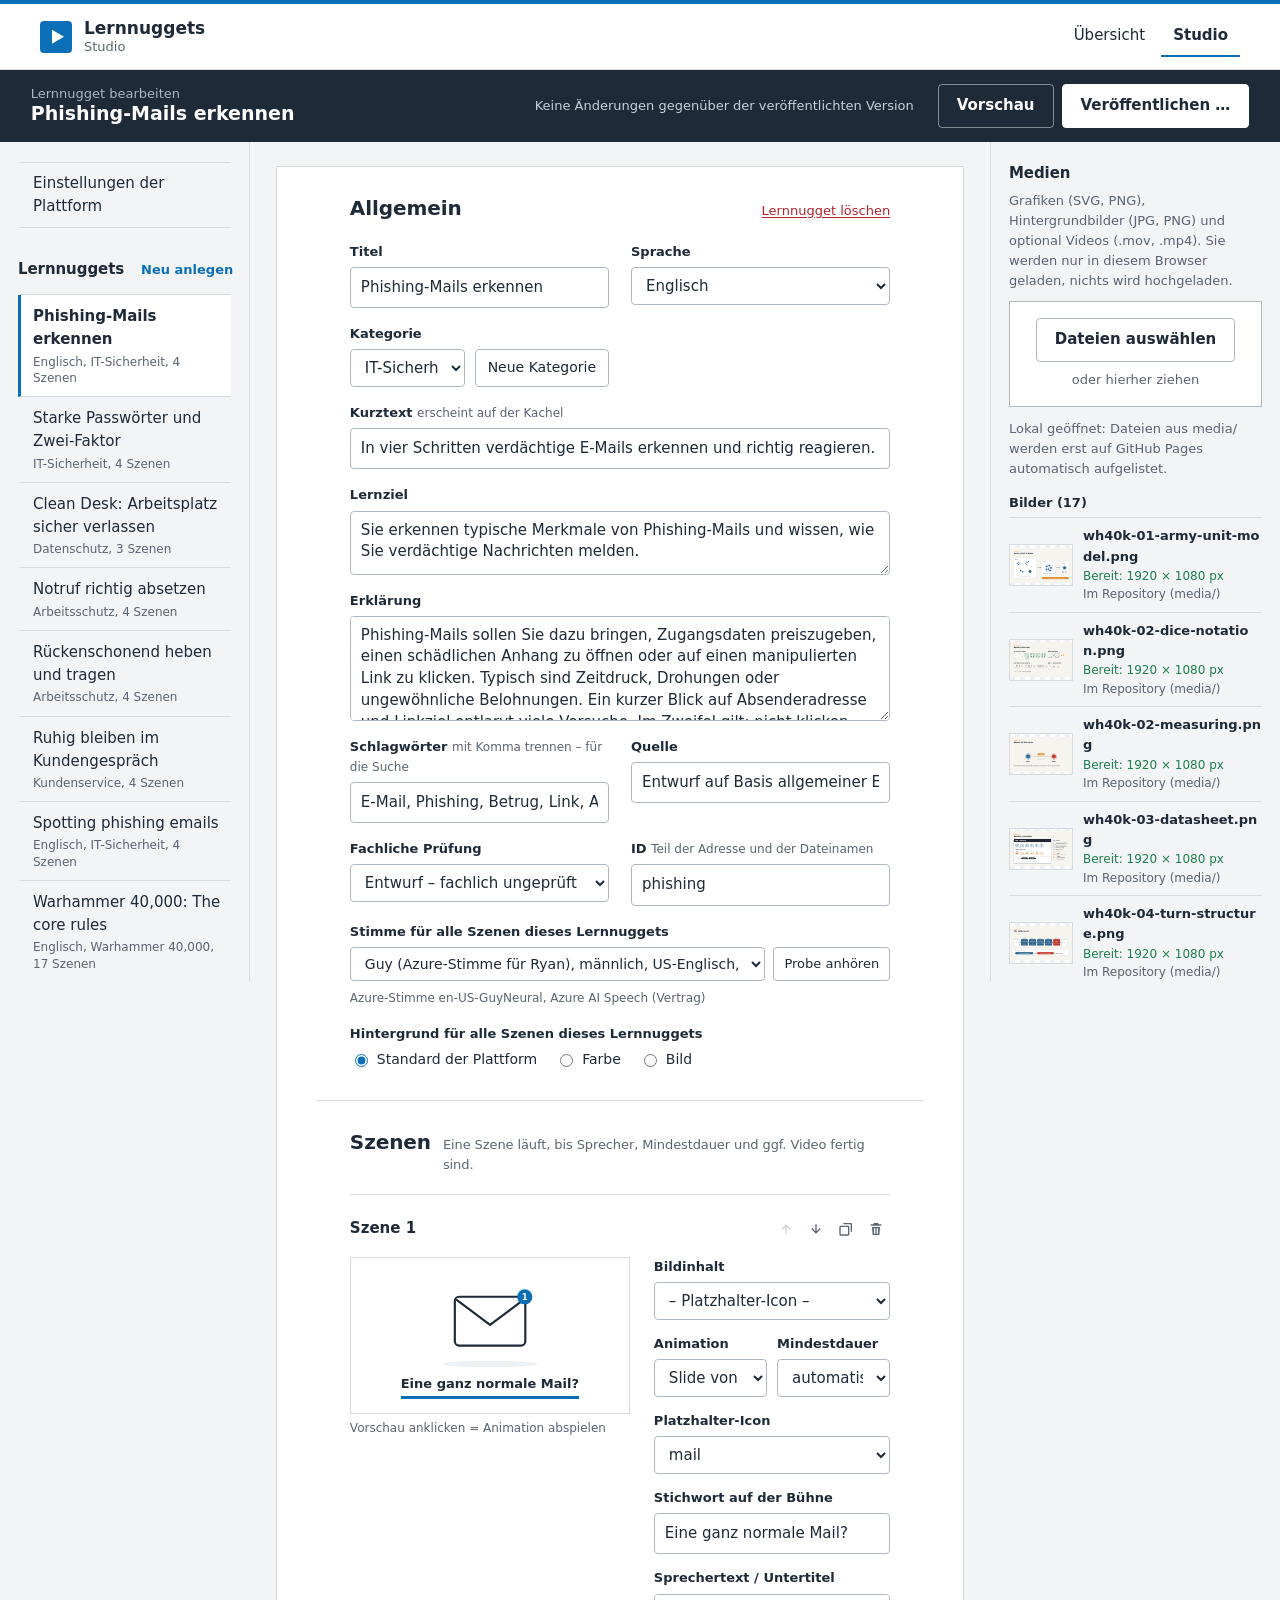
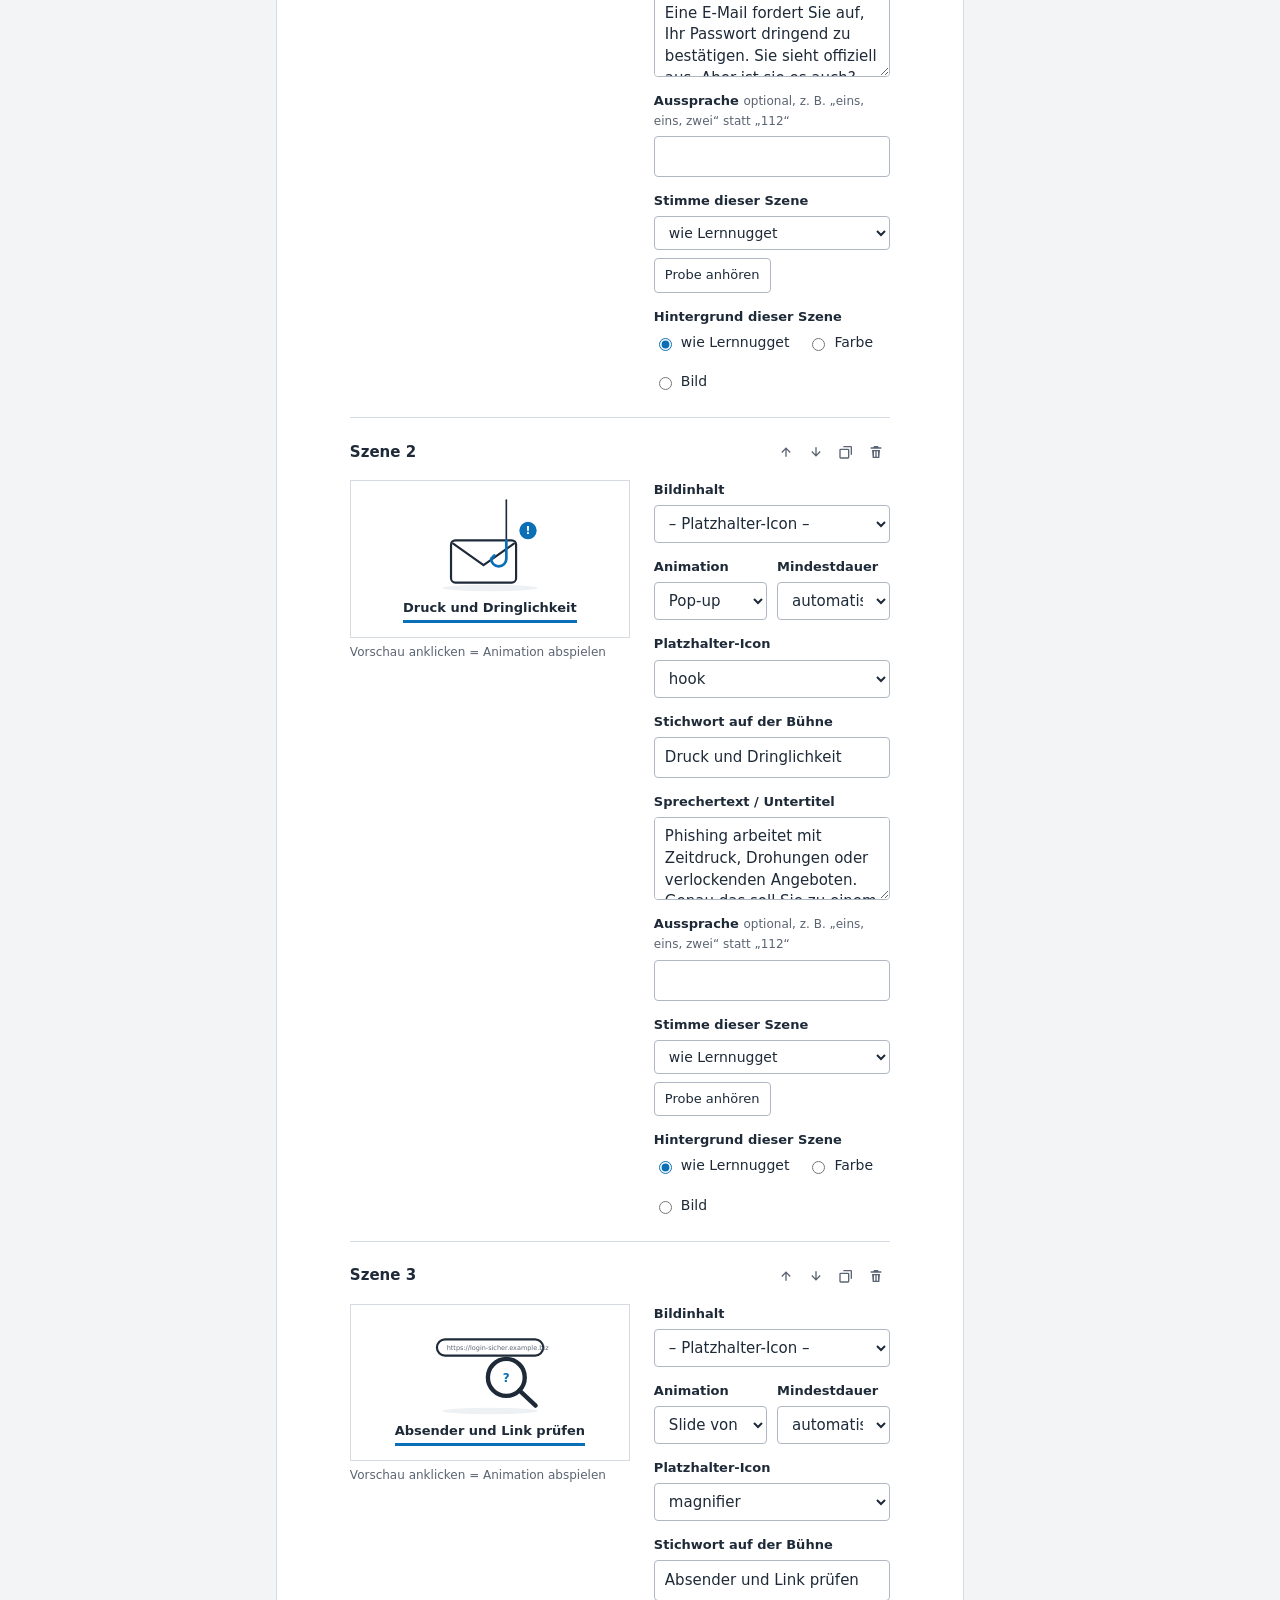
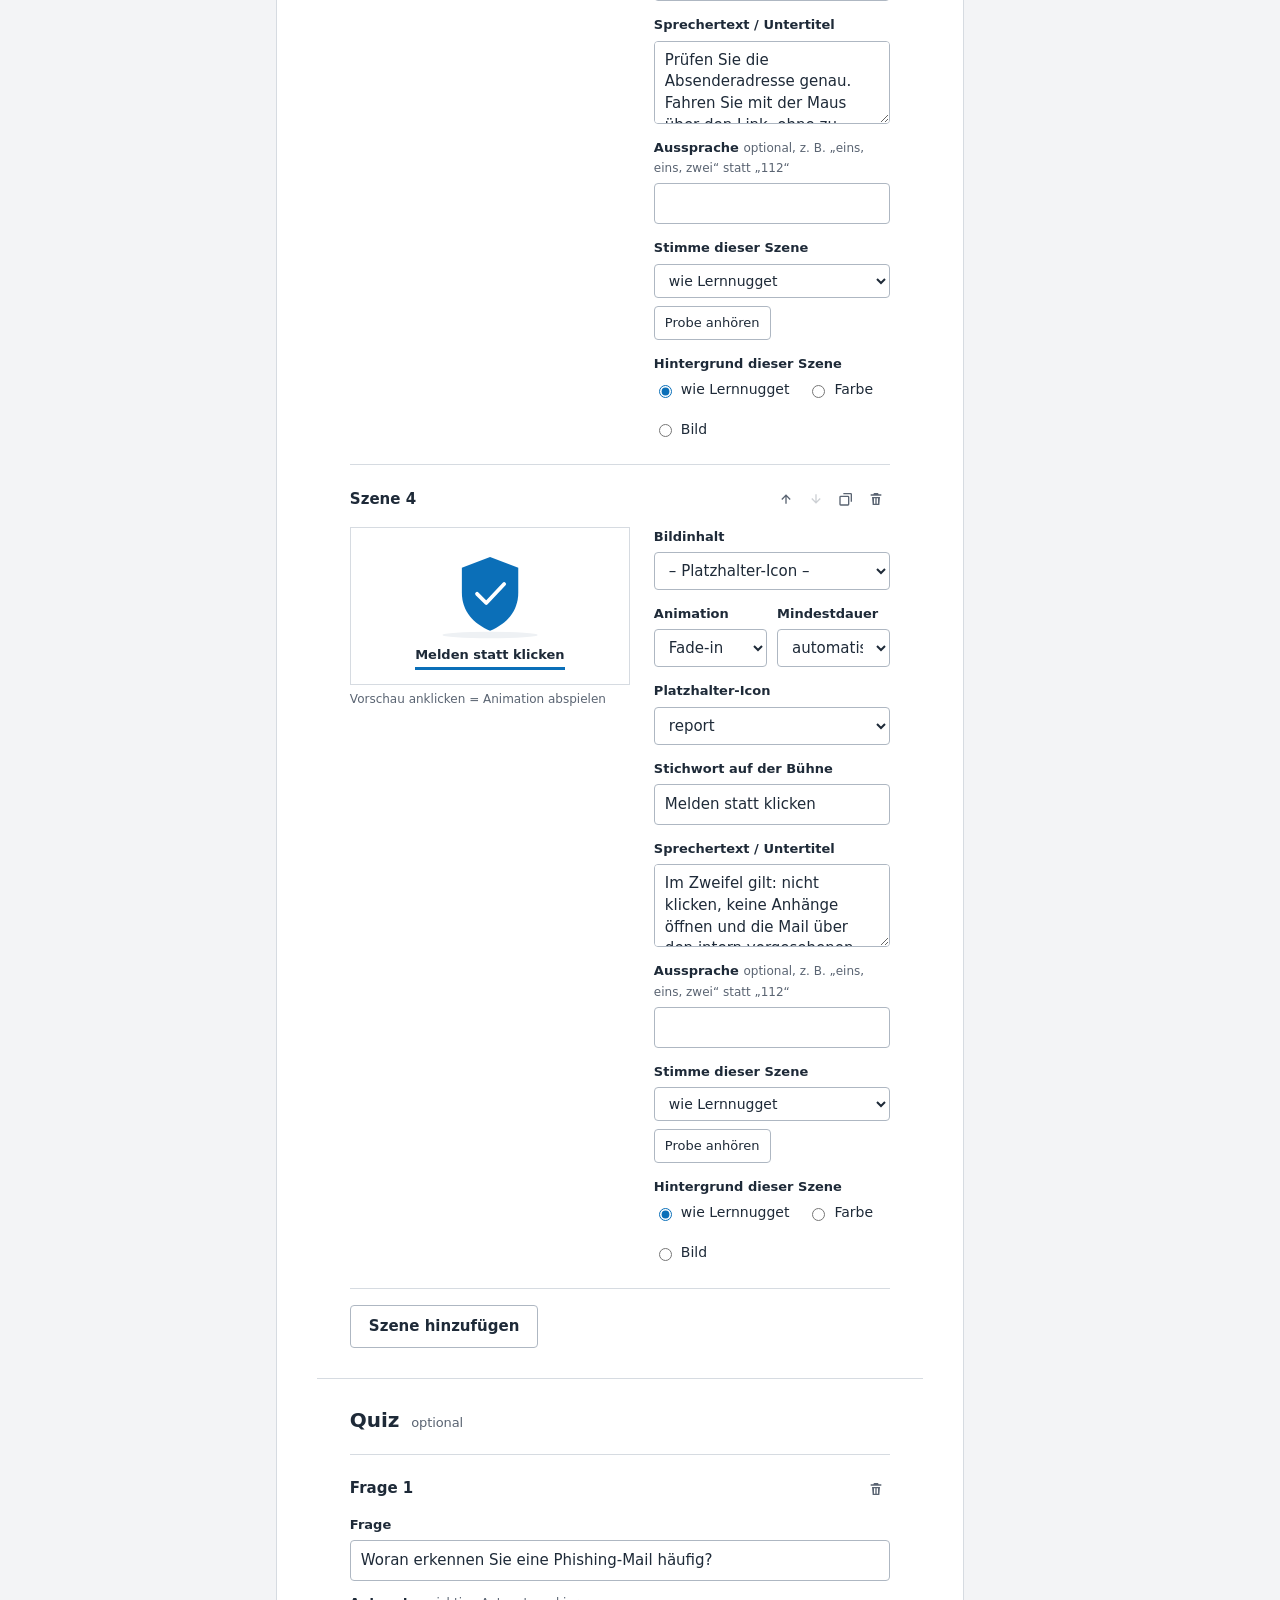
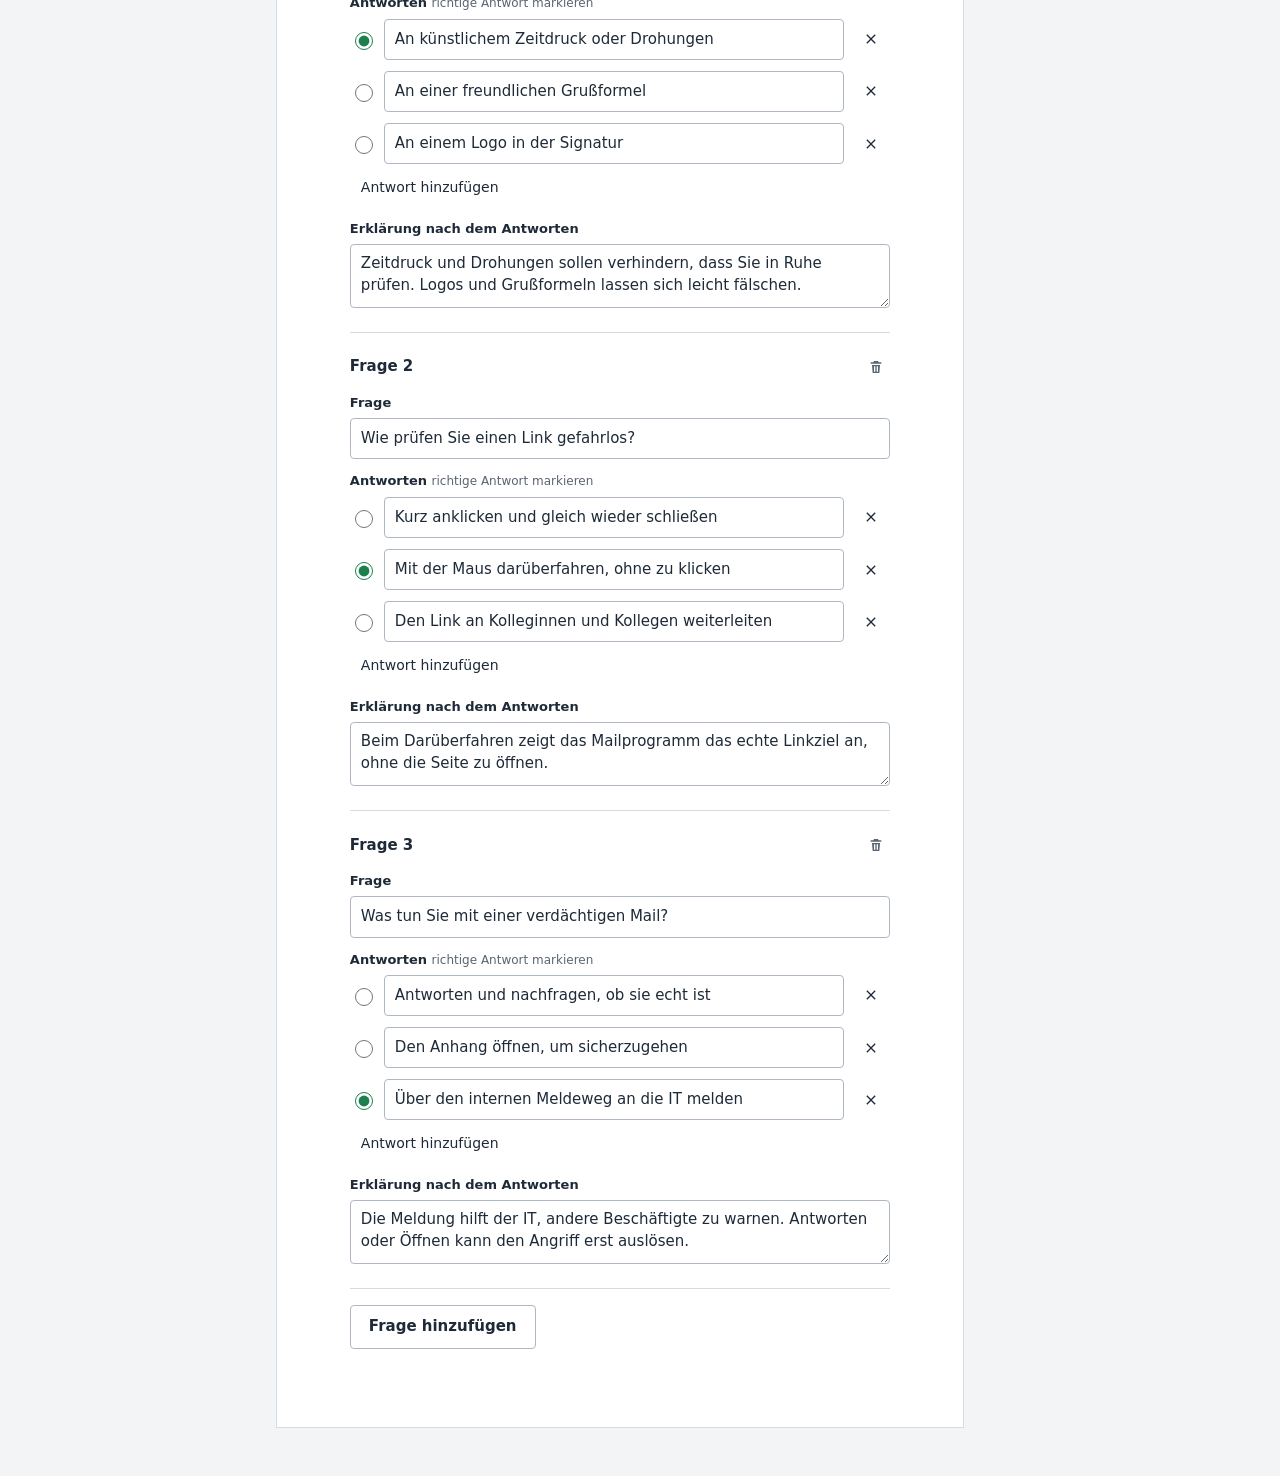
==== commit c7bb29dc: "Aussprache englischer Begriffe: Standardliste, eigene Einträge im Studio, Sprachwechsel bei Multilin" ====
--- a/studio.html
+++ b/studio.html
@@ -69,6 +69,7 @@
   <script src="assets/icons.js?v=__BUILD__"></script>
   <script src="assets/szene.js?v=__BUILD__"></script>
   <script src="assets/stimmen.js?v=__BUILD__"></script>
+  <script src="assets/aussprache.js?v=__BUILD__"></script>
   <script src="audio/stimmen/index.js?v=__BUILD__"></script>
   <script src="assets/studio.js?v=__BUILD__"></script>
 </body>
--- a/assets/studio.css
+++ b/assets/studio.css
@@ -191,3 +191,33 @@
 .auftrag-st.bad { color: var(--bad); }
 .auftrag-log summary { cursor: pointer; font-size: 13px; color: var(--ink-2); }
 .auftrag-log pre { max-height: 220px; overflow: auto; background: var(--soft); border: 1px solid var(--line); padding: 8px 10px; font: 12px/1.45 ui-monospace, Consolas, monospace; margin: 6px 0 0; white-space: pre-wrap; }
+
+/* ---------- Freigabe (Lernnuggets von Anwendern) ---------- */
+.freigabe { display: flex; align-items: center; justify-content: space-between; gap: 16px 24px; flex-wrap: wrap;
+  padding: 16px clamp(18px, 2.6vw, 34px); background: var(--warn-bg); border-left: 4px solid #c58a00; }
+.freigabe.ist-eingereicht { background: var(--ok-bg); border-left-color: var(--ok); }
+.freigabe strong { font-size: 15px; font-weight: 600; }
+.freigabe p { margin: 2px 0 0; font-size: 14px; color: var(--ink-2); max-width: 62ch; }
+.leer-start p { max-width: 62ch; margin: 0 0 14px; }
+.frei-liste { width: 100%; border-collapse: collapse; font-size: 14px; }
+.frei-liste td { padding: 8px 6px; border-bottom: 1px solid var(--line); }
+.frei-liste td:first-child { font-weight: 600; }
+
+/* ---------- Aussprache und Anhören ---------- */
+.anhoeren-row { display: flex; align-items: center; gap: 10px; flex-wrap: wrap; }
+.anhoeren-row .ctrl, .aus-akt .ctrl { border: 1px solid var(--line-strong); font-size: 13px; padding: 6px 10px; }
+.probe-box { display: grid; gap: 8px; padding: 14px 16px; margin: 16px 0; background: var(--soft); border-left: 3px solid var(--accent); }
+.aus-liste { width: 100%; border-collapse: collapse; margin-top: 18px; font-size: 14px; }
+.aus-liste th { text-align: left; font-size: 13px; font-weight: 600; padding: 6px 6px 6px 0; border-bottom: 1px solid var(--line-strong); }
+.aus-liste td { padding: 6px 6px 6px 0; border-bottom: 1px solid var(--line); vertical-align: middle; }
+.aus-liste input, .aus-liste select { width: 100%; font: inherit; font-size: 14px; padding: 6px 8px; border: 1px solid var(--line-strong); border-radius: var(--radius); background: #fff; }
+.aus-liste input:disabled { background: var(--soft); color: var(--ink-2); }
+.aus-akt { white-space: nowrap; text-align: right; width: 1%; }
+.std-aus { margin-top: 14px; font-size: 14px; }
+.std-aus summary { cursor: pointer; color: var(--accent); }
+.std-aus ul { list-style: none; padding: 0; margin: 8px 0 0; columns: 2 260px; column-gap: 24px; }
+.std-aus li { display: flex; justify-content: space-between; align-items: center; gap: 8px; padding: 4px 0; border-bottom: 1px solid var(--line); break-inside: avoid; }
+.std-aus li em { font-size: 12px; color: var(--ink-2); }
+.std-aus li .ctrl { font-size: 12px; padding: 2px 6px; }
+@media (max-width: 760px) { .aus-liste thead { display: none; } .aus-liste tr { display: grid; grid-template-columns: 1fr 1fr; gap: 6px; padding: 8px 0; border-bottom: 1px solid var(--line); } .aus-liste td { border: 0; padding: 0; } .aus-akt { text-align: left; } }
+.aus-liste td:nth-child(2) { width: 215px; }
